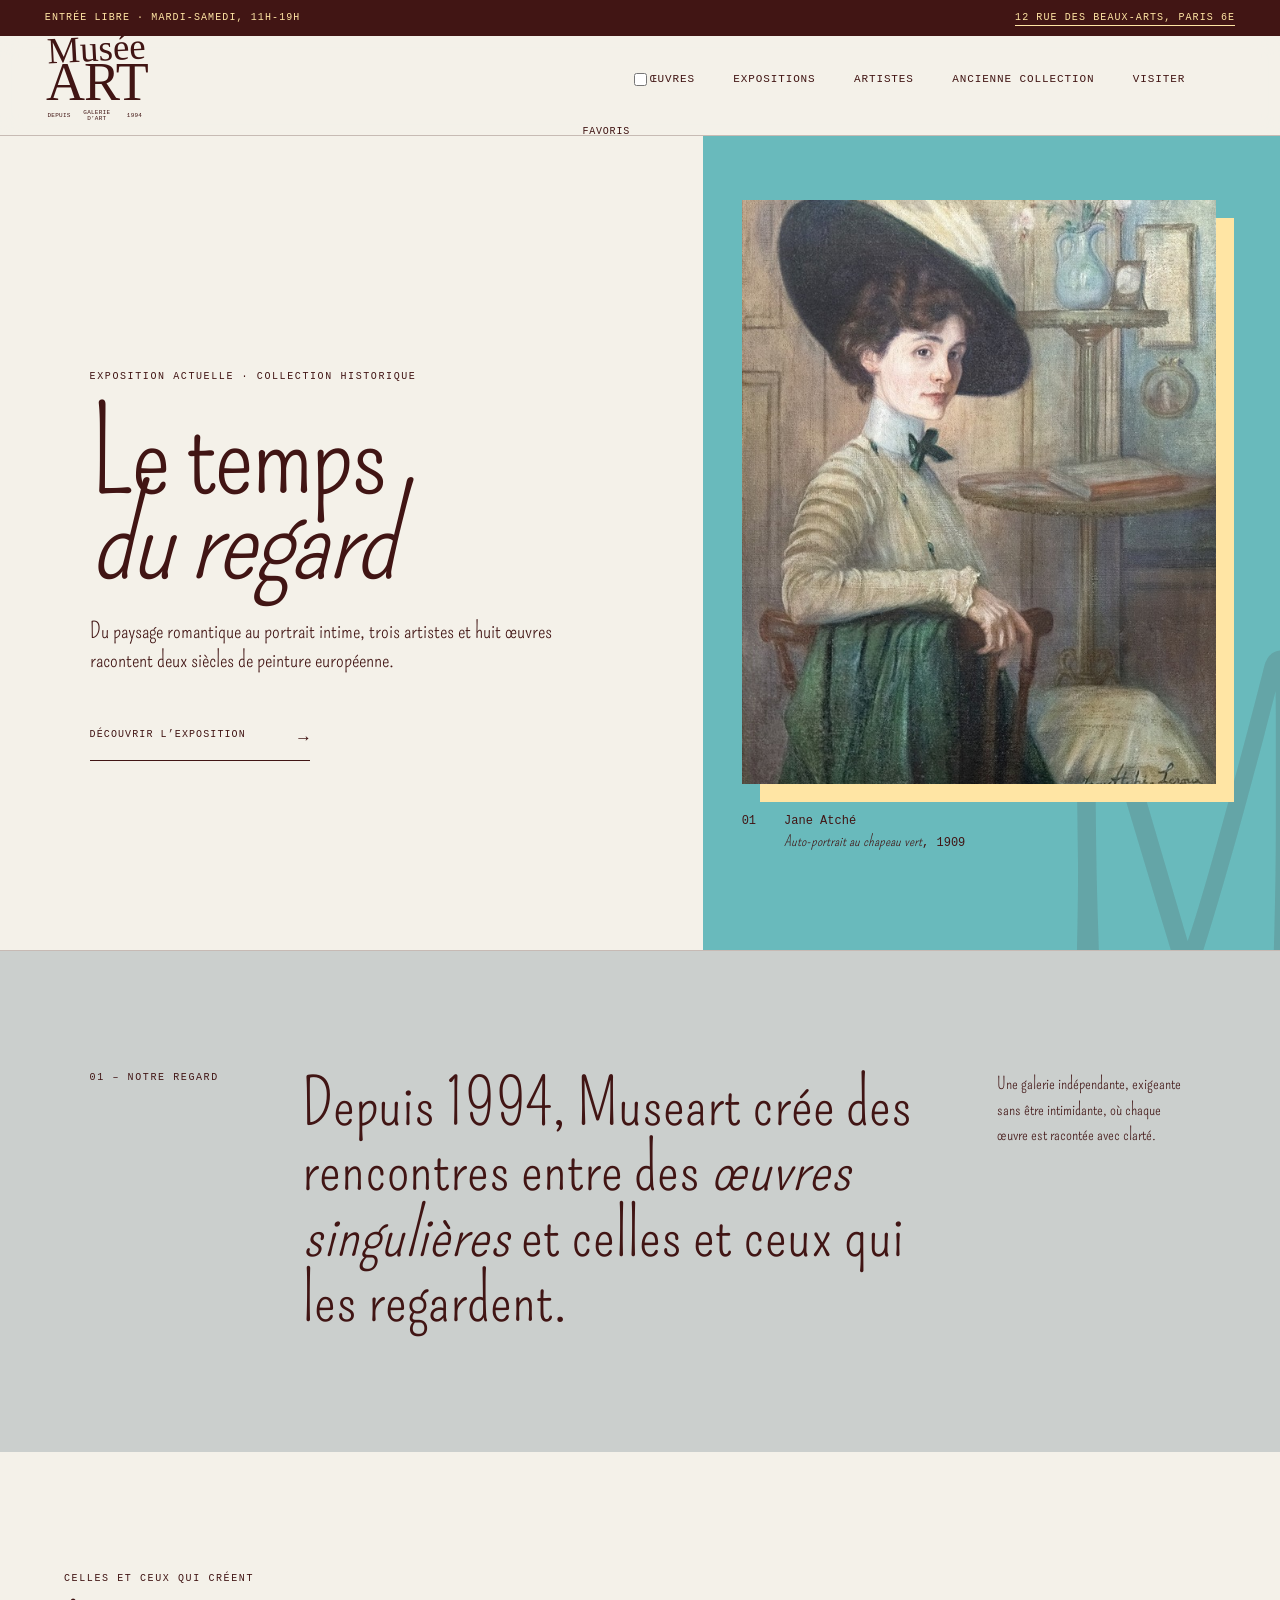
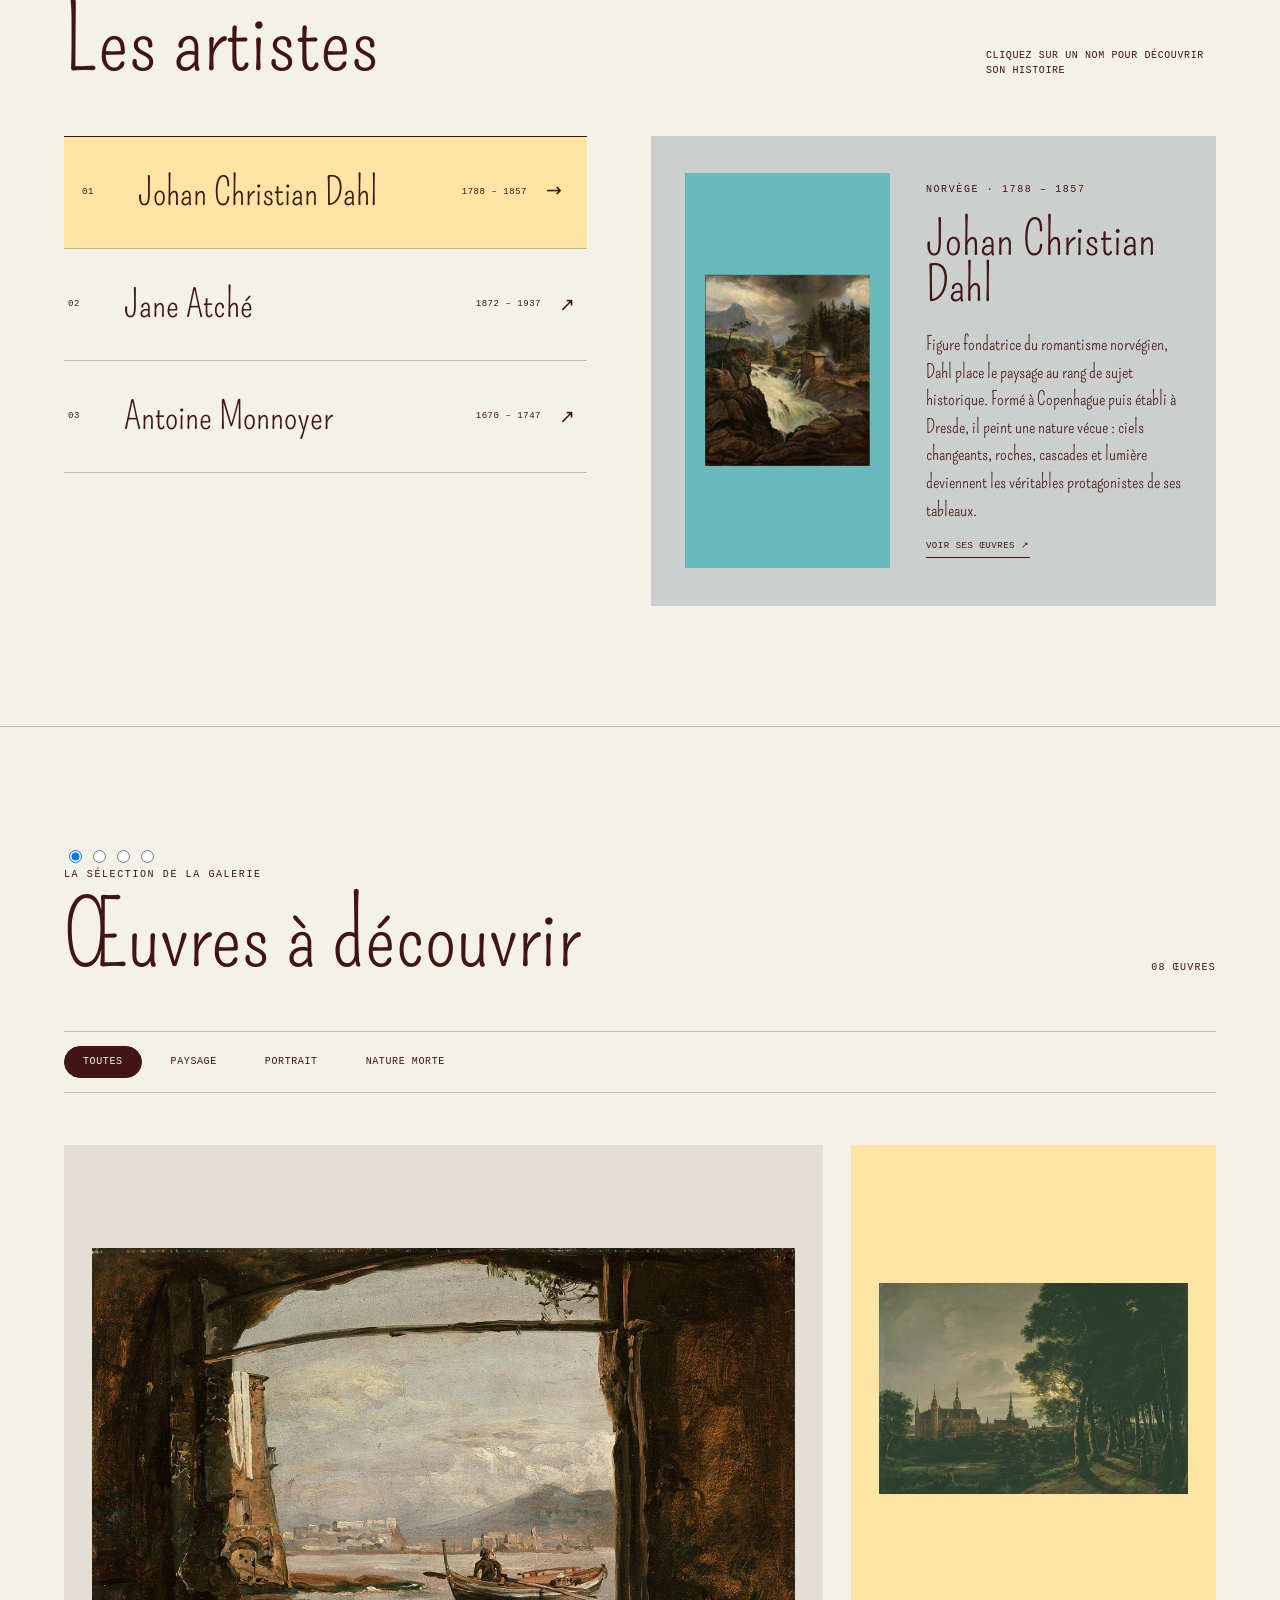
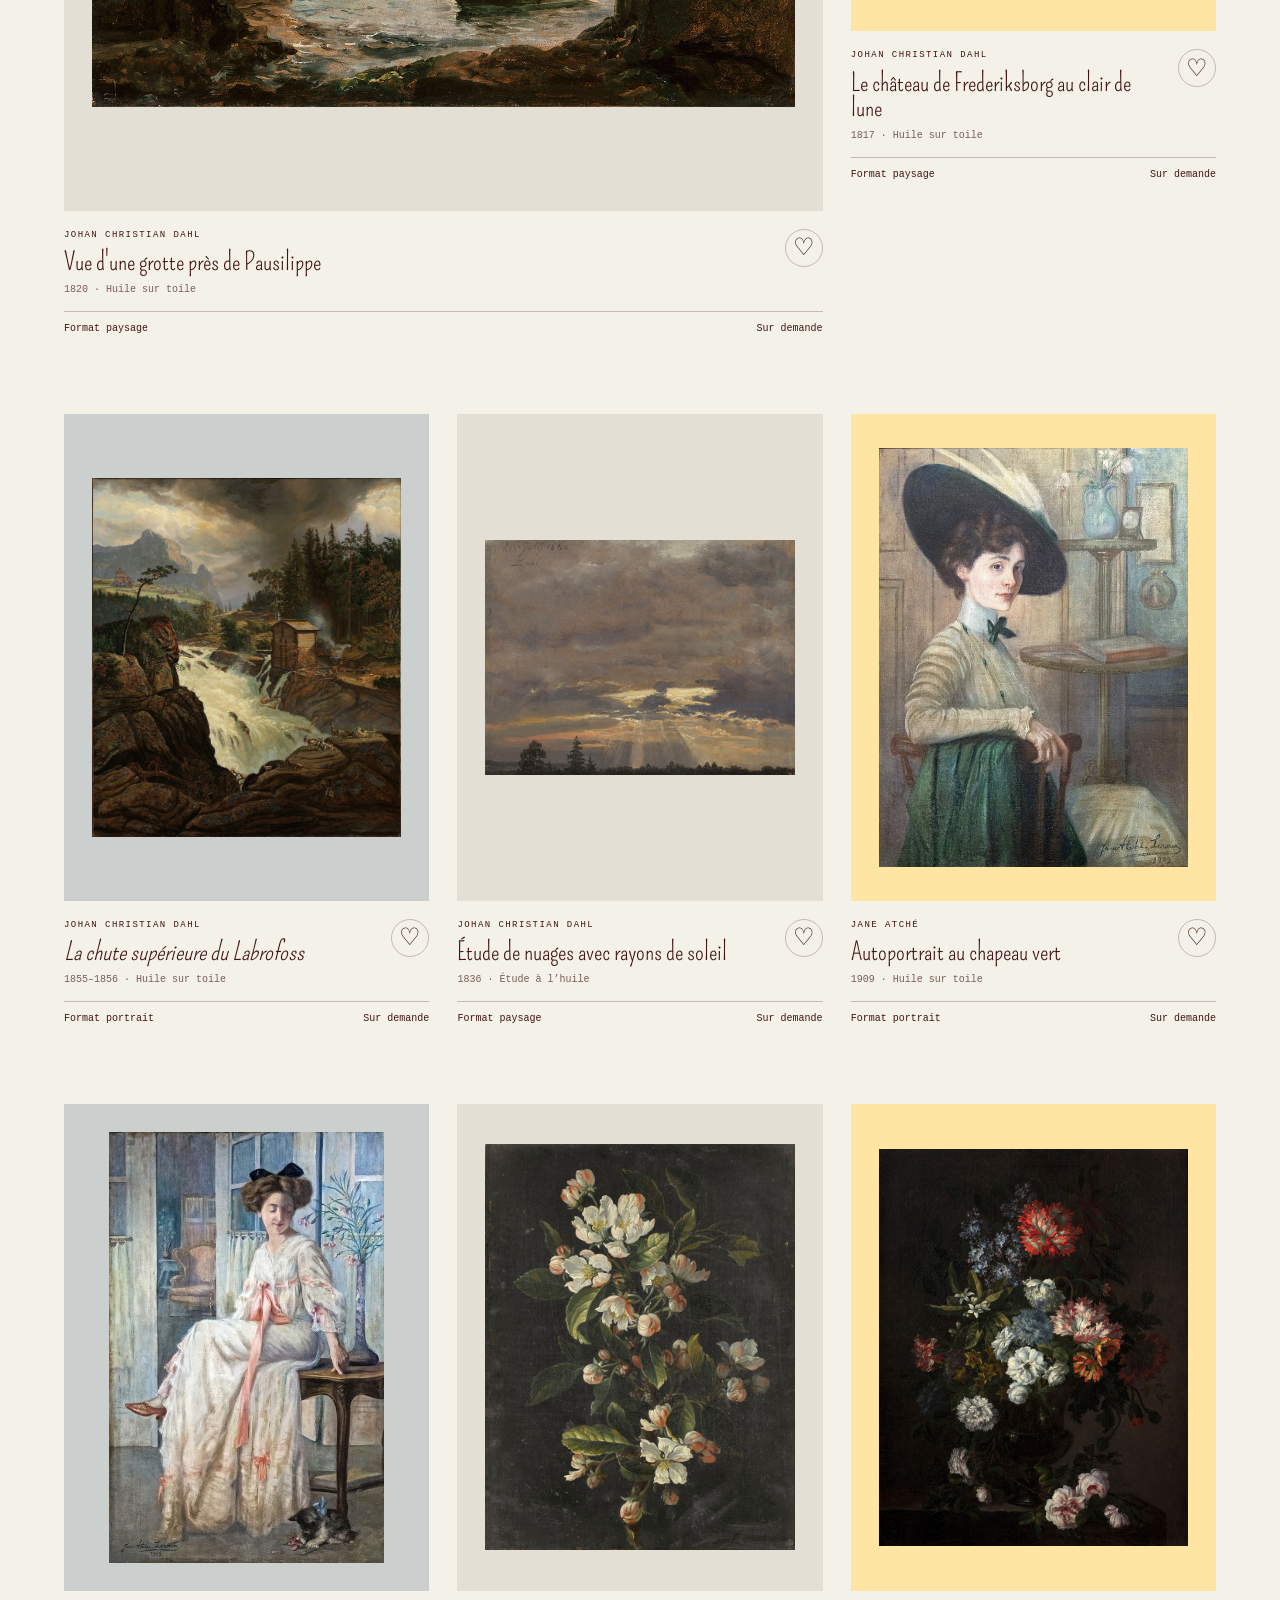
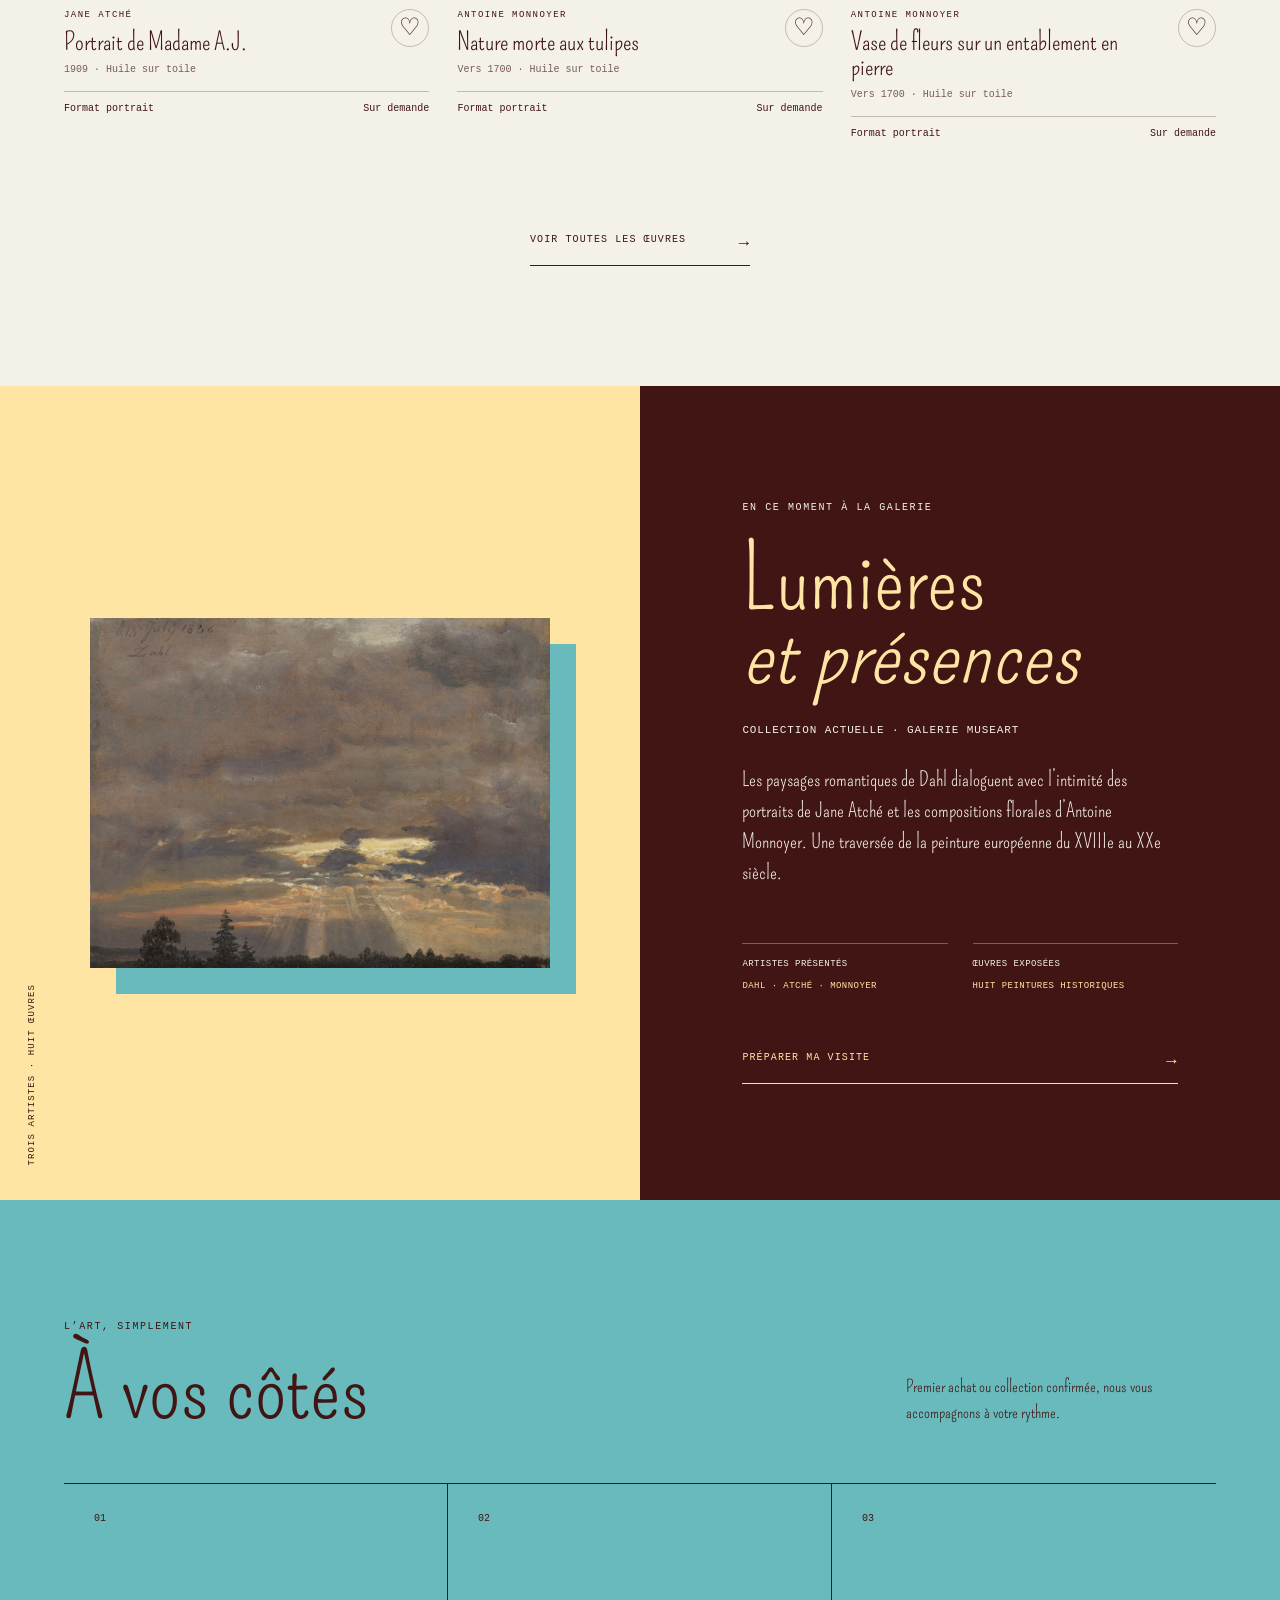
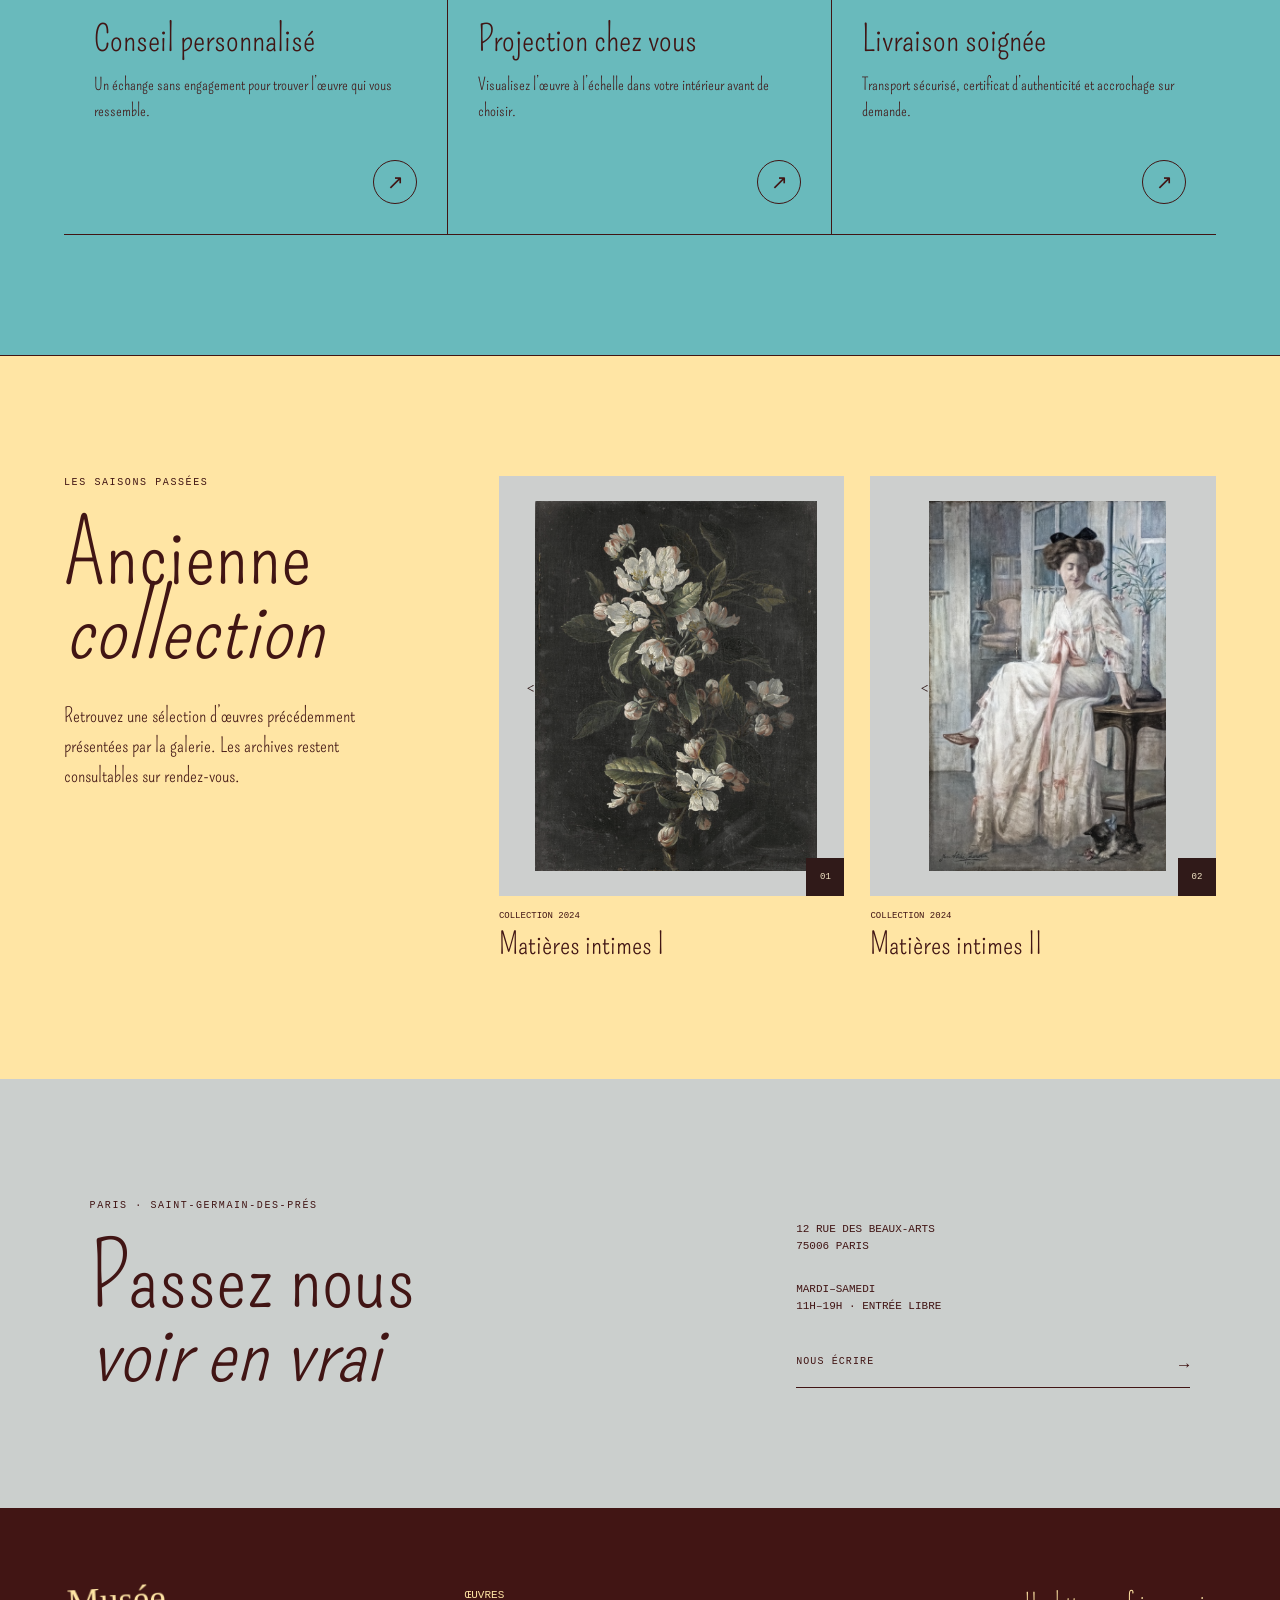
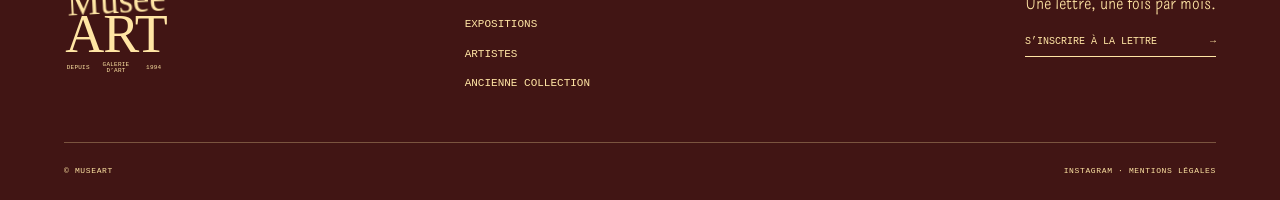
==== index.html @ 89f9a747 "Update index.html" ====
<!doctype html>
<html lang="fr">
<head>
<meta charset="UTF-8">
<meta name="viewport" content="width=device-width, initial-scale=1.0">
<meta name="description" content="Museart, galerie d’art à Paris 6e : exposition Le temps du regard avec Johan Christian Dahl, Jane Atché et Antoine Monnoyer.">
<title>Museart – Galerie d’art</title>
<link rel="preconnect" href="https://fonts.googleapis.com">
<link href="https://fonts.googleapis.com/css2?family=Pompiere&display=swap" rel="stylesheet">
<link rel="stylesheet" href="style.css">
<meta property="og:title" content="Museart – Galerie d’art">
<meta property="og:description" content="Découvrez les œuvres et les expositions de la galerie Museart à Paris.">
<meta property="og:type" content="website">
</head>
<body>
<main id="accueil">
<div class="announcement"><p>Entrée libre · Mardi-Samedi, 11h-19h</p><a href="#visiter">12 rue des Beaux-Arts, Paris 6e</a></div>

<header class="site-header">
<a class="logo" href="#accueil" aria-label="Museart, accueil"><span class="logo-main">Musée</span><span class="logo-art">ART</span><span class="logo-signature"><small>Depuis</small><small>Galerie d’art</small><small>1994</small></span></a>
<input type="checkbox" id="menu-toggle"
aria-label="Afficher le menu de navigation"
aria-controls="main-navigation">
  
<nav class="nav" id="main-navigation"
aria-label="Navigation principale">
<a href="#oeuvres">Œuvres</a><a href="#exposition">Expositions</a><a href="#artistes">Artistes</a><a href="#archives">Ancienne collection</a><a href="#visiter">Visiter</a>
</nav>
<div class="header-actions">
<a class="text-action" href="#oeuvres">Favoris</a>
<label class="menu-button" for="menu-toggle" title="Ouvrir le menu"><span></span><span></span></label>
</div>
</header>

<section class="hero" aria-labelledby="hero-title">
<div class="hero-copy">
<p class="eyebrow">Exposition actuelle · Collection historique</p>
<h1 id="hero-title">Le temps<br><em>du regard</em></h1>
<p class="hero-intro">Du paysage romantique au portrait intime, trois artistes et huit œuvres racontent deux siècles de peinture européenne.</p>
<a class="link-button" href="#exposition"><span>Découvrir l’exposition</span><span>→</span></a>
</div>
<div class="hero-art">
<div class="hero-image-wrap"><img src="images1/chapeau%20vert.jpg" alt="Autoportrait au chapeau vert de Jane Atché"></div>
<div class="hero-caption"><span>01</span><p>Jane Atché<br><em>Auto-portrait au chapeau vert</em>, 1909</p></div>
<span class="hero-mark">M</span>
</div>
</section>

<div class="intro-band">
<p class="section-index">01 – Notre regard</p>
<p class="large-statement">Depuis 1994, Museart crée des rencontres entre des <em>œuvres singulières</em> et celles et ceux qui les regardent.</p>
<p class="intro-note">Une galerie indépendante, exigeante sans être intimidante, où chaque œuvre est racontée avec clarté.</p>
</div>

<section class="artists" id="artistes">
<div class="section-heading"><div><p class="eyebrow">Celles et ceux qui créent</p><h2>Les artistes</h2></div>
<p class="artist-hint">Cliquez sur un nom pour découvrir son histoire</p></div>
<div class="artist-browser">
<input type="radio" name="artist" id="a1" checked><input type="radio" name="artist" id="a2" ><input type="radio" name="artist" id="a3" >
<div class="artist-list">
<label for="a1"><span>01</span><strong>Johan Christian Dahl</strong><small>1788 – 1857</small><span>↗</span></label>
<label for="a2"><span>02</span><strong>Jane Atché</strong><small>1872 – 1937</small><span>↗</span></label>
<label for="a3"><span>03</span><strong>Antoine Monnoyer</strong><small>1670 – 1747</small><span>↗</span></label>
</div>
<div class="stories">
<article class="artist-story" id="s1"><div class="artist-portrait"><img src="images1/cascade.jpg" alt="Œuvre de Johan Christian Dahl"></div>
<div><p class="eyebrow">Norvège · 1788 – 1857</p><h3>Johan Christian Dahl</h3><p>Figure fondatrice du romantisme norvégien, Dahl place le paysage au rang de sujet historique. Formé à Copenhague puis établi à Dresde, il peint une nature vécue : ciels changeants, roches, cascades et lumière deviennent les véritables protagonistes de ses tableaux.</p><a href="#oeuvres">Voir ses œuvres ↗</a></div></article>
<article class="artist-story" id="s2"><div class="artist-portrait"><img src="images1/chapeau%20vert.jpg" alt="Œuvre de Jane Atché"></div>
<div><p class="eyebrow">France · 1872 – 1937</p><h3>Jane Atché</h3><p>Peintre et affichiste née à Toulouse, Jane Atché se fait connaître dans le Paris de l’Art nouveau. Élève de Jean-Paul Laurens et proche de l’univers d’Alfons Mucha, elle développe un langage délicat où l’élégance graphique rencontre l’intimité du portrait.</p><a href="#oeuvres">Voir ses œuvres ↗</a></div></article>
<article class="artist-story" id="s3"><div class="artist-portrait"><img src="images1/vase.jpg" alt="Œuvre de Antoine Monnoyer"></div>
<div><p class="eyebrow">France · 1670 – 1747</p><h3>Antoine Monnoyer</h3><p>Héritier d’une grande tradition de peinture florale, Antoine Monnoyer compose des bouquets spectaculaires sur fonds sombres. Ses fleurs précises, presque théâtrales, témoignent des échanges artistiques entre la France et l’Angleterre au début du XVIIIe siècle.</p><a href="#oeuvres">Voir ses œuvres ↗</a></div></article>
</div>
</div>
</section>

<section class="collection" id="oeuvres">
<input type="radio" name="filtre" id="f-all" checked aria-label="Afficher toutes les œuvres">
<input type="radio" name="filtre" id="f-paysage" aria-label="Filtrer par paysage">
<input type="radio" name="filtre" id="f-portrait" aria-label="Filtrer par portrait">
<input type="radio" name="filtre" id="f-nature" aria-label="Filtrer par nature morte">
<div class="section-heading"><div><p class="eyebrow">La sélection de la galerie</p><h2>Œuvres à découvrir</h2></div><p class="collection-count">08 œuvres</p></div>
<div class="filters" role="group" aria-label="Filtrer les œuvres">
<label for="f-all">Toutes</label><label for="f-paysage">Paysage</label><label for="f-portrait">Portrait</label><label for="f-nature">Nature morte</label>
</div>
<div class="art-grid">
<article class="art-card art-card--feature" data-cat="Paysage">
<a class="art-card-image" href="#oeuvre-1" aria-label="Voir Vue d'une grotte près de Pausilippe"><img src="images1/grotte.jpg" alt="Vue d'une grotte près de Pausilippe, œuvre de Johan Christian Dahl"><span class="view-label">Voir l’œuvre ↗</span></a>
<div class="art-card-info"><div><p class="eyebrow">Johan Christian Dahl</p><h3>Vue d'une grotte près de Pausilippe</h3><p class="art-meta">1820 · Huile sur toile</p></div>
<label class="save-button"><input type="checkbox" aria-label="Ajouter aux favoris"><span></span></label></div>
<div class="art-card-price"><span>Format paysage</span><strong>Sur demande</strong></div></article>
<article class="art-card" data-cat="Paysage">
<a class="art-card-image" href="#oeuvre-2" aria-label="Voir Le château de Frederiksborg au clair de lune"><img src="images1/chateau.jpg" alt="Le château de Frederiksborg au clair de lune, œuvre de Johan Christian Dahl"><span class="view-label">Voir l’œuvre ↗</span></a>
<div class="art-card-info"><div><p class="eyebrow">Johan Christian Dahl</p><h3>Le château de Frederiksborg au clair de lune</h3><p class="art-meta">1817 · Huile sur toile</p></div>
<label class="save-button"><input type="checkbox" aria-label="Ajouter aux favoris"><span></span></label></div>
<div class="art-card-price"><span>Format paysage</span><strong>Sur demande</strong></div></article>
<article class="art-card" data-cat="Paysage">
<a class="art-card-image" href="#oeuvre-3" aria-label="Voir La chute supérieure du Labrofoss"><img src="images1/cascade.jpg" alt="La chute supérieure du Labrofoss, œuvre de Johan Christian Dahl"><span class="view-label">Voir l’œuvre ↗</span></a>
<div class="art-card-info"><div><p class="eyebrow">Johan Christian Dahl</p><h3><em>La chute supérieure du Labrofoss</em></h3><p class="art-meta">1855–1856 · Huile sur toile</p></div>
<label class="save-button"><input type="checkbox" aria-label="Ajouter aux favoris"><span></span></label></div>
<div class="art-card-price"><span>Format portrait</span><strong>Sur demande</strong></div></article>
<article class="art-card" data-cat="Paysage">
<a class="art-card-image" href="#oeuvre-4" aria-label="Voir Étude de nuages avec rayons de soleil"><img src="images1/nuages.jpg" alt="Étude de nuages avec rayons de soleil, œuvre de Johan Christian Dahl"><span class="view-label">Voir l’œuvre ↗</span></a>
<div class="art-card-info"><div><p class="eyebrow">Johan Christian Dahl</p><h3>Étude de nuages avec rayons de soleil</h3><p class="art-meta">1836 · Étude à l’huile</p></div>
<label class="save-button"><input type="checkbox" aria-label="Ajouter aux favoris"><span></span></label></div>
<div class="art-card-price"><span>Format paysage</span><strong>Sur demande</strong></div></article>
<article class="art-card" data-cat="Portrait">
<a class="art-card-image" href="#oeuvre-5" aria-label="Voir Autoportrait au chapeau vert"><img src="images1/chapeau%20vert.jpg" alt="Autoportrait au chapeau vert, œuvre de Jane Atché"><span class="view-label">Voir l’œuvre ↗</span></a>
<div class="art-card-info"><div><p class="eyebrow">Jane Atché</p><h3>Autoportrait au chapeau vert</h3><p class="art-meta">1909 · Huile sur toile</p></div>
<label class="save-button"><input type="checkbox" aria-label="Ajouter aux favoris"><span></span></label></div>
<div class="art-card-price"><span>Format portrait</span><strong>Sur demande</strong></div></article>
<article class="art-card" data-cat="Portrait">
<a class="art-card-image" href="#oeuvre-6" aria-label="Voir Portrait de Madame A.J."><img src="images1/portrait%20blanc.jpg" alt="Portrait de Madame A.J., œuvre de Jane Atché"><span class="view-label">Voir l’œuvre ↗</span></a>
<div class="art-card-info"><div><p class="eyebrow">Jane Atché</p><h3>Portrait de Madame A.J.</h3><p class="art-meta">1909 · Huile sur toile</p></div>
<label class="save-button"><input type="checkbox" aria-label="Ajouter aux favoris"><span></span></label></div>
<div class="art-card-price"><span>Format portrait</span><strong>Sur demande</strong></div></article>
<article class="art-card" data-cat="Nature morte">
<a class="art-card-image" href="#oeuvre-7" aria-label="Voir Nature morte aux tulipes"><img src="images1/tulipes.jpg" alt="Nature morte aux tulipes, œuvre de Antoine Monnoyer"><span class="view-label">Voir l’œuvre ↗</span></a>
<div class="art-card-info"><div><p class="eyebrow">Antoine Monnoyer</p><h3>Nature morte aux tulipes</h3><p class="art-meta">Vers 1700 · Huile sur toile</p></div>
<label class="save-button"><input type="checkbox" aria-label="Ajouter aux favoris"><span></span></label></div>
<div class="art-card-price"><span>Format portrait</span><strong>Sur demande</strong></div></article>
<article class="art-card" data-cat="Nature morte">
<a class="art-card-image" href="#oeuvre-8" aria-label="Voir Vase de fleurs sur un entablement en pierre"><img src="images1/vase.jpg" alt="Vase de fleurs sur un entablement en pierre, œuvre de Antoine Monnoyer"><span class="view-label">Voir l’œuvre ↗</span></a>
<div class="art-card-info"><div><p class="eyebrow">Antoine Monnoyer</p><h3>Vase de fleurs sur un entablement en pierre</h3><p class="art-meta">Vers 1700 · Huile sur toile</p></div>
<label class="save-button"><input type="checkbox" aria-label="Ajouter aux favoris"><span></span></label></div>
<div class="art-card-price"><span>Format portrait</span><strong>Sur demande</strong></div></article>
</div>
<div class="center-action"><a class="link-button" href="#oeuvres"><span>Voir toutes les œuvres</span><span>→</span></a></div>
</section>

<section class="exhibition" id="exposition">
<div class="exhibition-image"><img src="images1/nuages.jpg" alt="Étude de nuages avec rayons de soleil de Johan Christian Dahl"><span class="vertical-label">Trois artistes · Huit œuvres</span></div>
<div class="exhibition-copy">
<p class="eyebrow">En ce moment à la galerie</p>
<h2>Lumières<br><em>et présences</em></h2>
<p class="date">Collection actuelle · Galerie Museart</p>
<p class="body-copy">Les paysages romantiques de Dahl dialoguent avec l’intimité des portraits de Jane Atché et les compositions florales d’Antoine Monnoyer. Une traversée de la peinture européenne du XVIIIe au XXe siècle.</p>
<div class="event-info"><div><span>Artistes présentés</span><strong>Dahl · Atché · Monnoyer</strong></div><div><span>Œuvres exposées</span><strong>Huit peintures historiques</strong></div></div>
<a class="link-button link-button--light" href="#visiter"><span>Préparer ma visite</span><span>→</span></a>
</div>
</section>

<section class="services" id="journal">
<div class="section-heading"><div><p class="eyebrow">L’art, simplement</p><h2>À vos côtés</h2></div><p class="intro-note">Premier achat ou collection confirmée, nous vous accompagnons à votre rythme.</p></div>
<div class="service-grid">
<article class="service-card"><span>01</span><h3>Conseil personnalisé</h3><p>Un échange sans engagement pour trouver l’œuvre qui vous ressemble.</p><a href="mailto:bonjour@museart.fr" aria-label="En savoir plus sur Conseil personnalisé">↗</a></article>
<article class="service-card"><span>02</span><h3>Projection chez vous</h3><p>Visualisez l’œuvre à l’échelle dans votre intérieur avant de choisir.</p><a href="mailto:bonjour@museart.fr" aria-label="En savoir plus sur Projection chez vous">↗</a></article>
<article class="service-card"><span>03</span><h3>Livraison soignée</h3><p>Transport sécurisé, certificat d’authenticité et accrochage sur demande.</p><a href="mailto:bonjour@museart.fr" aria-label="En savoir plus sur Livraison soignée">↗</a></article>
</div>
</section>

<section class="archives" id="archives">
<div class="archive-heading"><p class="eyebrow">Les saisons passées</p><h2>Ancienne<br><em>collection</em></h2><p>Retrouvez une sélection d’œuvres précédemment présentées par la galerie. Les archives restent consultables sur rendez-vous.</p></div>
<div class="archive-grid">
<article><div><<img src="images1/tulipes.jpg" alt="Composition florale avec des tulipes, œuvre d’Antoine Monnoyer"><span>01</span></div><p>Collection 2024</p><h3>Matières intimes I</h3></article>
<article><div><<img src="images1/portrait%20blanc.jpg" alt="Portrait féminin peint par Jane Atché"><span>02</span></div><p>Collection 2024</p><h3>Matières intimes II</h3></article>
</div>
</section>

<section class="visit" id="visiter">
<div><p class="eyebrow">Paris · Saint-Germain-des-Prés</p><h2>Passez nous<br><em>voir en vrai</em></h2></div>
<div class="visit-details">
<div><p>12 rue des Beaux-Arts</p><p>75006 Paris</p></div>
<div><p>Mardi–Samedi</p><p>11h–19h · Entrée libre</p></div>
<a class="link-button" href="mailto:bonjour@museart.fr"><span>Nous écrire</span><span>→</span></a>
</div>
</section>

<footer>
<a class="logo" href="#accueil" aria-label="Museart, accueil"><span class="logo-main">Musée</span><span class="logo-art">ART</span><span class="logo-signature"><small>Depuis</small><small>Galerie d’art</small><small>1994</small></span></a>
<div class="footer-links"><a href="#oeuvres">Œuvres</a><a href="#exposition">Expositions</a><a href="#artistes">Artistes</a><a href="#archives">Ancienne collection</a></div>
<div class="newsletter"><p>Une lettre, une fois par mois.</p><a href="mailto:bonjour@museart.fr?subject=Inscription%20à%20la%20lettre"><span>S’inscrire à la lettre</span><span>→</span></a></div>
<div class="footer-bottom"><span>© Museart</span><span>Instagram · Mentions légales</span></div>
</footer>

<div class="art-modal" id="oeuvre-1" role="dialog" aria-modal="true" aria-labelledby="modal-title-1">
<a class="modal-backdrop" href="#oeuvres" aria-label="Fermer"></a>
<div class="modal-panel"><a class="modal-close" href="#oeuvres" aria-label="Fermer">×</a>
<div class="modal-visual"><img src="images1/grotte.jpg" alt="Vue d'une grotte près de Pausilippe"></div>
<div class="modal-copy"><p class="eyebrow">Johan Christian Dahl</p><h2 id="modal-title-1">Vue d'une grotte près de Pausilippe</h2><p class="art-meta">1820 · Huile sur toile</p>
<div class="modal-specs"><p><span>Dimensions</span><strong>Format paysage</strong></p><p><span>Dominante</span><strong>Terre</strong></p><p><span>Prix</span><strong>Sur demande</strong></p></div>
<p class="body-copy">Œuvre originale signée, livrée avec son certificat d’authenticité. Livraison en France métropolitaine ou retrait gratuit à la galerie.</p>
<a class="link-button" href="mailto:bonjour@museart.fr?subject=Demande%20-%20Vue%20d'une%20grotte%20près%20de%20Pausilippe"><span>Demander plus d’informations</span><span>→</span></a></div></div></div>
<div class="art-modal" id="oeuvre-2" role="dialog" aria-modal="true" aria-labelledby="modal-title-2">
<a class="modal-backdrop" href="#oeuvres" aria-label="Fermer"></a>
<div class="modal-panel"><a class="modal-close" href="#oeuvres" aria-label="Fermer">×</a>
<div class="modal-visual"><img src="images1/chateau.jpg" alt="Le château de Frederiksborg au clair de lune"></div>
<div class="modal-copy"><p class="eyebrow">Johan Christian Dahl</p><h2 id="modal-title-2">Le château de Frederiksborg au clair de lune</h2><p class="art-meta">1817 · Huile sur toile</p>
<div class="modal-specs"><p><span>Dimensions</span><strong>Format paysage</strong></p><p><span>Dominante</span><strong>Vert profond</strong></p><p><span>Prix</span><strong>Sur demande</strong></p></div>
<p class="body-copy">Œuvre originale signée, livrée avec son certificat d’authenticité. Livraison en France métropolitaine ou retrait gratuit à la galerie.</p>
<a class="link-button" href="mailto:bonjour@museart.fr?subject=Demande%20-%20Le%20château%20de%20Frederiksborg%20au%20clair%20de%20lune"><span>Demander plus d’informations</span><span>→</span></a></div></div></div>
<div class="art-modal" id="oeuvre-3" role="dialog" aria-modal="true" aria-labelledby="modal-title-3">
<a class="modal-backdrop" href="#oeuvres" aria-label="Fermer"></a>
<div class="modal-panel"><a class="modal-close" href="#oeuvres" aria-label="Fermer">×</a>
<div class="modal-visual"><img src="images1/cascade.jpg" alt="La chute supérieure du Labrofoss"></div>
<div class="modal-copy"><p class="eyebrow">Johan Christian Dahl</p><h2 id="modal-title-3">La chute supérieure du Labrofoss</h2><p class="art-meta">1855–1856 · Huile sur toile</p>
<div class="modal-specs"><p><span>Dimensions</span><strong>Format portrait</strong></p><p><span>Dominante</span><strong>Minéral</strong></p><p><span>Prix</span><strong>Sur demande</strong></p></div>
<p class="body-copy">Œuvre originale signée, livrée avec son certificat d’authenticité. Livraison en France métropolitaine ou retrait gratuit à la galerie.</p>
<a class="link-button" href="mailto:bonjour@museart.fr?subject=Demande%20-%20La%20chute%20supérieure%20du%20Labrofoss"><span>Demander plus d’informations</span><span>→</span></a></div></div></div>
<div class="art-modal" id="oeuvre-4" role="dialog" aria-modal="true" aria-labelledby="modal-title-4">
<a class="modal-backdrop" href="#oeuvres" aria-label="Fermer"></a>
<div class="modal-panel"><a class="modal-close" href="#oeuvres" aria-label="Fermer">×</a>
<div class="modal-visual"><img src="images1/nuages.jpg" alt="Étude de nuages avec rayons de soleil"></div>
<div class="modal-copy"><p class="eyebrow">Johan Christian Dahl</p><h2 id="modal-title-4">Étude de nuages avec rayons de soleil</h2><p class="art-meta">1836 · Étude à l’huile</p>
<div class="modal-specs"><p><span>Dimensions</span><strong>Format paysage</strong></p><p><span>Dominante</span><strong>Gris bleuté</strong></p><p><span>Prix</span><strong>Sur demande</strong></p></div>
<p class="body-copy">Œuvre originale signée, livrée avec son certificat d’authenticité. Livraison en France métropolitaine ou retrait gratuit à la galerie.</p>
<a class="link-button" href="mailto:bonjour@museart.fr?subject=Demande%20-%20Étude%20de%20nuages%20avec%20rayons%20de%20soleil"><span>Demander plus d’informations</span><span>→</span></a></div></div></div>
<div class="art-modal" id="oeuvre-5" role="dialog" aria-modal="true" aria-labelledby="modal-title-5">
<a class="modal-backdrop" href="#oeuvres" aria-label="Fermer"></a>
<div class="modal-panel"><a class="modal-close" href="#oeuvres" aria-label="Fermer">×</a>
<div class="modal-visual"><img src="images1/chapeau%20vert.jpg" alt="Autoportrait au chapeau vert"></div>
<div class="modal-copy"><p class="eyebrow">Jane Atché</p><h2 id="modal-title-5">Autoportrait au chapeau vert</h2><p class="art-meta">1909 · Huile sur toile</p>
<div class="modal-specs"><p><span>Dimensions</span><strong>Format portrait</strong></p><p><span>Dominante</span><strong>Vert amande</strong></p><p><span>Prix</span><strong>Sur demande</strong></p></div>
<p class="body-copy">Œuvre originale signée, livrée avec son certificat d’authenticité. Livraison en France métropolitaine ou retrait gratuit à la galerie.</p>
<a class="link-button" href="mailto:bonjour@museart.fr?subject=Demande%20-%20Autoportrait%20au%20chapeau%20vert"><span>Demander plus d’informations</span><span>→</span></a></div></div></div>
<div class="art-modal" id="oeuvre-6" role="dialog" aria-modal="true" aria-labelledby="modal-title-6">
<a class="modal-backdrop" href="#oeuvres" aria-label="Fermer"></a>
<div class="modal-panel"><a class="modal-close" href="#oeuvres" aria-label="Fermer">×</a>
<div class="modal-visual"><img src="images1/portrait%20blanc.jpg" alt="Portrait de Madame A.J."></div>
<div class="modal-copy"><p class="eyebrow">Jane Atché</p><h2 id="modal-title-6">Portrait de Madame A.J.</h2><p class="art-meta">1909 · Huile sur toile</p>
<div class="modal-specs"><p><span>Dimensions</span><strong>Format portrait</strong></p><p><span>Dominante</span><strong>Bleu pâle</strong></p><p><span>Prix</span><strong>Sur demande</strong></p></div>
<p class="body-copy">Œuvre originale signée, livrée avec son certificat d’authenticité. Livraison en France métropolitaine ou retrait gratuit à la galerie.</p>
<a class="link-button" href="mailto:bonjour@museart.fr?subject=Demande%20-%20Portrait%20de%20Madame%20A.J."><span>Demander plus d’informations</span><span>→</span></a></div></div></div>
<div class="art-modal" id="oeuvre-7" role="dialog" aria-modal="true" aria-labelledby="modal-title-7">
<a class="modal-backdrop" href="#oeuvres" aria-label="Fermer"></a>
<div class="modal-panel"><a class="modal-close" href="#oeuvres" aria-label="Fermer">×</a>
<div class="modal-visual"><img src="images1/tulipes.jpg" alt="Nature morte aux tulipes"></div>
<div class="modal-copy"><p class="eyebrow">Antoine Monnoyer</p><h2 id="modal-title-7">Nature morte aux tulipes</h2><p class="art-meta">Vers 1700 · Huile sur toile</p>
<div class="modal-specs"><p><span>Dimensions</span><strong>Format portrait</strong></p><p><span>Dominante</span><strong>Noir et crème</strong></p><p><span>Prix</span><strong>Sur demande</strong></p></div>
<p class="body-copy">Œuvre originale signée, livrée avec son certificat d’authenticité. Livraison en France métropolitaine ou retrait gratuit à la galerie.</p>
<a class="link-button" href="mailto:bonjour@museart.fr?subject=Demande%20-%20Nature%20morte%20aux%20tulipes"><span>Demander plus d’informations</span><span>→</span></a></div></div></div>
<div class="art-modal" id="oeuvre-8" role="dialog" aria-modal="true" aria-labelledby="modal-title-8">
<a class="modal-backdrop" href="#oeuvres" aria-label="Fermer"></a>
<div class="modal-panel"><a class="modal-close" href="#oeuvres" aria-label="Fermer">×</a>
<div class="modal-visual"><img src="images1/vase.jpg" alt="Vase de fleurs sur un entablement en pierre"></div>
<div class="modal-copy"><p class="eyebrow">Antoine Monnoyer</p><h2 id="modal-title-8">Vase de fleurs sur un entablement en pierre</h2><p class="art-meta">Vers 1700 · Huile sur toile</p>
<div class="modal-specs"><p><span>Dimensions</span><strong>Format portrait</strong></p><p><span>Dominante</span><strong>Noir et rouge</strong></p><p><span>Prix</span><strong>Sur demande</strong></p></div>
<p class="body-copy">Œuvre originale signée, livrée avec son certificat d’authenticité. Livraison en France métropolitaine ou retrait gratuit à la galerie.</p>
<a class="link-button" href="mailto:bonjour@museart.fr?subject=Demande%20-%20Vase%20de%20fleurs%20sur%20un%20entablement%20en%20pierre"><span>Demander plus d’informations</span><span>→</span></a></div></div></div>
</main>
  <script>
(() => {
  let lastTrigger = null;

  const getModal = () => document.querySelector('.art-modal:target');

  const getFocusable = (container) =>
    Array.from(container.querySelectorAll(
      'a[href], button:not([disabled]), input:not([disabled]), [tabindex]:not([tabindex="-1"])'
    )).filter(el => el.getClientRects().length > 0);

  const focusModal = () => {
    const modal = getModal();
    if (modal) {
      modal.querySelector('.modal-close').focus();
    }
  };

  document.querySelectorAll('a[href^="#oeuvre-"]').forEach(trigger => {
    trigger.addEventListener('click', () => {
      lastTrigger = trigger;
    });
  });

  window.addEventListener('hashchange', () => {
    if (location.hash.startsWith('#oeuvre-')) {
      requestAnimationFrame(focusModal);
    } else if (lastTrigger) {
      lastTrigger.focus();
      lastTrigger = null;
    }
  });

  document.addEventListener('keydown', event => {
    const modal = getModal();
    if (!modal) return;

    if (event.key === 'Escape') {
      location.hash = '#oeuvres';
      return;
    }

    if (event.key === 'Tab') {
      const elements = getFocusable(modal);
      if (!elements.length) return;

      const first = elements[0];
      const last = elements[elements.length - 1];

      if (event.shiftKey && document.activeElement === first) {
        event.preventDefault();
        last.focus();
      } else if (!event.shiftKey && document.activeElement === last) {
        event.preventDefault();
        first.focus();
      }
    }
  });

  if (location.hash.startsWith('#oeuvre-')) {
    requestAnimationFrame(focusModal);
  }
})();
</script>
</body>
</html>
---- style.css ----
@import url("https://fonts.googleapis.com/css2?family=Pompiere&display=swap");
@font-face{font-family:"Stars Love";font-display:swap;src:url("fonts/StarsLove.ttf") format("truetype")}
@font-face{font-family:"True Typewriter";font-display:swap;src:url("fonts/TrueTypewriter.ttf") format("truetype")}
@font-face{font-family:"Perandory Condensed";font-display:swap;src:url("fonts/PerandoryCondensed.ttf") format("truetype")}
:root{--turquoise:#69babc;--wine:#411514;--grey:#cbcfcd;--butter:#ffe5a4;--paper:#f4f1e9;--ink:#251d1b;--white:#fffdf8;--line:rgba(65,21,20,.25);
--serif:"Pompiere",sans-serif;--display:"Pompiere",sans-serif;--mono:"True Typewriter",monospace;--script:"Stars Love",cursive;--logo:"Perandory Condensed","Times New Roman",serif}
*{box-sizing:border-box}
html{scroll-behavior:smooth}
body{margin:0;background:var(--paper);color:var(--wine);font-family:var(--serif);font-size:17px}
button,a{color:inherit}button{font:inherit}a{text-decoration:none}
img{display:block;max-width:100%}
h1,h2,h3,p{margin-top:0}
input[hidden]{display:none}

.announcement{min-height:36px;padding:8px 3.5vw;display:flex;align-items:center;justify-content:space-between;background:var(--wine);color:var(--butter);font:10px/1.4 var(--mono);letter-spacing:.11em;text-transform:uppercase}
.announcement p{margin:0}.announcement a{border-bottom:1px solid currentColor}
.site-header{height:100px;padding:0 3.5vw;display:grid;grid-template-columns:1fr auto 1fr;align-items:center;border-bottom:1px solid var(--line);position:sticky;top:0;z-index:30;background:color-mix(in srgb,var(--paper) 92%,transparent);backdrop-filter:blur(12px)}
.logo{width:104px;display:flex;flex-direction:column;align-items:center;line-height:.65}
.logo-main{height:25px;position:relative;z-index:1;font:37px/.7 var(--script);transform:rotate(-3deg)}
.logo-art{font:54px/.8 var(--logo);letter-spacing:-.02em}
.logo-signature{width:100%;margin-top:6px;display:grid;grid-template-columns:1fr 1.3fr 1fr;align-items:center;gap:5px;font:6px/1.05 var(--mono);letter-spacing:.04em;text-align:center;text-transform:uppercase}
.logo-signature small{font:inherit}
.nav{display:flex;align-items:center;gap:clamp(22px,3vw,48px);font:11px/1 var(--mono);letter-spacing:.08em;text-transform:uppercase}
.nav a,.footer-links a{position:relative}
.nav a::after,.footer-links a::after{content:"";position:absolute;left:0;right:100%;bottom:-6px;height:1px;background:currentColor;transition:right .22s ease}
.nav a:hover::after,.footer-links a:hover::after{right:0}
.header-actions{justify-self:end;display:flex;align-items:center;gap:24px}
.text-action{padding:4px 0;font:10px/1 var(--mono);letter-spacing:.08em;text-transform:uppercase}
.menu-button{width:34px;height:34px;border:1px solid var(--wine);display:none;place-content:center;gap:5px;cursor:pointer}
.menu-button span{width:15px;height:1px;background:var(--wine);display:block;transition:transform .18s ease}

.hero{min-height:calc(100svh - 136px);display:grid;grid-template-columns:1fr .82fr;border-bottom:1px solid var(--line)}
.hero-copy{padding:clamp(70px,9vw,140px) 6vw 70px 7vw;display:flex;flex-direction:column;align-items:flex-start;justify-content:center}
.eyebrow,.section-index{margin:0 0 28px;font:10px/1.4 var(--mono);letter-spacing:.16em;text-transform:uppercase}
h1{margin-bottom:35px;font:500 clamp(72px,9.2vw,150px)/.72 var(--display);letter-spacing:-.025em}
h1 em,h2 em,.large-statement em{font-family:var(--serif);font-weight:400}
.hero-intro{max-width:500px;margin-bottom:38px;font-size:clamp(19px,1.7vw,25px);line-height:1.35}
.link-button{min-width:220px;padding:16px 0 13px;display:flex;justify-content:space-between;gap:30px;border:0;border-bottom:1px solid currentColor;background:transparent;font:10px/1 var(--mono);letter-spacing:.11em;text-transform:uppercase;cursor:pointer}
.link-button span:last-child{font-size:17px;transition:transform .18s ease}
.link-button:hover span:last-child{transform:translateX(6px)}
.link-button--light{color:var(--butter)}
.hero-art{min-height:650px;padding:5vw 5vw 3vw 3vw;position:relative;overflow:hidden;background:var(--turquoise)}
.hero-image-wrap{height:82%;max-height:720px;margin-left:auto;overflow:hidden;position:relative;z-index:1;box-shadow:18px 18px 0 var(--butter)}
.hero-image-wrap img{width:100%;height:100%;object-fit:cover;transition:transform .7s cubic-bezier(.2,.7,.2,1)}
.hero-image-wrap:hover img{transform:scale(1.025)}
.hero-caption{width:75%;padding-top:28px;display:flex;gap:28px;position:relative;z-index:2;font:12px/1.5 var(--mono)}
.hero-caption p{margin:0}.hero-caption em{font-family:var(--serif);font-size:15px}
.hero-mark{position:absolute;right:-4vw;bottom:-5vw;color:color-mix(in srgb,var(--wine) 12%,transparent);font:35vw/.7 var(--display)}

.intro-band{padding:120px 7vw;display:grid;grid-template-columns:1fr 4fr 1.2fr;align-items:start;gap:4vw;background:var(--grey)}
.large-statement{max-width:980px;margin:0;font:400 clamp(40px,5vw,76px)/1.02 var(--display)}
.intro-note{margin:0;font-size:17px;line-height:1.5}
.section-index{margin:0}

.artists{padding:120px 5vw;background:var(--paper);border-bottom:1px solid var(--line)}
.section-heading{display:flex;align-items:flex-end;justify-content:space-between;gap:30px;margin-bottom:58px}
.section-heading .eyebrow{margin-bottom:18px}
h2{margin-bottom:0;font:400 clamp(58px,7vw,112px)/.82 var(--display)}
.artist-hint{max-width:230px;margin:0;font:10px/1.5 var(--mono);letter-spacing:.06em;text-transform:uppercase}
.artist-browser{display:grid;grid-template-columns:1fr 1.08fr;gap:5vw;align-items:stretch}
.artist-list{border-top:1px solid var(--wine)}
.artist-list label{width:100%;min-height:112px;padding:20px 4px;display:grid;grid-template-columns:38px 1fr auto 24px;gap:18px;align-items:center;border-bottom:1px solid var(--line);cursor:pointer;transition:padding .22s ease,background .22s ease}
.artist-list label>span,.artist-list label>small{font:9px/1.4 var(--mono);letter-spacing:.06em;text-transform:uppercase}
.artist-list label>strong{font:38px/1 var(--display)}
.artist-list label>span:last-child{font:19px/1 var(--display);transition:transform .22s ease}
.artist-list label:hover,#a1:checked~.artist-list label[for=a1],#a2:checked~.artist-list label[for=a2],#a3:checked~.artist-list label[for=a3]{padding-left:18px;padding-right:18px;background:var(--butter)}
.artist-list label:hover>span:last-child,#a1:checked~.artist-list label[for=a1]>span:last-child,#a2:checked~.artist-list label[for=a2]>span:last-child,#a3:checked~.artist-list label[for=a3]>span:last-child{transform:rotate(45deg)}
.artist-browser input{position:absolute;opacity:0;pointer-events:none}
.artist-browser input:focus-visible~.artist-list label{outline:none}
.artist-story{min-height:470px;padding:34px;display:none;grid-template-columns:.8fr 1fr;gap:36px;align-items:center;background:var(--grey)}
#a1:checked~.stories #s1,#a2:checked~.stories #s2,#a3:checked~.stories #s3{display:grid}
.stories{display:grid}
.artist-portrait{height:395px;padding:20px;display:grid;place-items:center;background:var(--turquoise);overflow:hidden}
.artist-portrait img{width:100%;height:100%;object-fit:contain;animation:artistReveal .38s ease both}
.artist-story .eyebrow{margin-bottom:20px}
.artist-story h3{margin-bottom:22px;font:48px/.95 var(--display)}
.artist-story p:not(.eyebrow){font-size:19px;line-height:1.45}
.artist-story a{width:fit-content;padding-bottom:6px;display:flex;gap:30px;border-bottom:1px solid currentColor;font:9px/1 var(--mono);letter-spacing:.06em;text-transform:uppercase}
@keyframes artistReveal{from{opacity:0;transform:scale(.97)}}

.collection{padding:120px 5vw}
.collection-count{margin:0;font:10px/1 var(--mono);letter-spacing:.12em;text-transform:uppercase}
.filters{margin-bottom:52px;padding:14px 0;display:flex;gap:10px;border-top:1px solid var(--line);border-bottom:1px solid var(--line)}
.filters label{padding:10px 18px;border:1px solid transparent;border-radius:50px;font:10px/1 var(--mono);letter-spacing:.06em;text-transform:uppercase;cursor:pointer}
.filters label:hover,#f-all:checked~.filters [for=f-all],#f-paysage:checked~.filters [for=f-paysage],#f-portrait:checked~.filters [for=f-portrait],#f-nature:checked~.filters [for=f-nature]{border-color:var(--wine);background:var(--wine);color:var(--paper)}
#f-paysage:checked~.art-grid .art-card:not([data-cat=Paysage]),#f-portrait:checked~.art-grid .art-card:not([data-cat=Portrait]),#f-nature:checked~.art-grid .art-card:not([data-cat="Nature morte"]){display:none}
#f-paysage:checked~.art-grid .art-card--feature,#f-portrait:checked~.art-grid .art-card--feature,#f-nature:checked~.art-grid .art-card--feature{grid-column:auto}
.art-grid{display:grid;grid-template-columns:repeat(3,1fr);align-items:start;column-gap:2.2vw;row-gap:80px}
.art-card--feature{grid-column:span 2}
.art-card-image{width:100%;height:clamp(360px,38vw,620px);padding:28px;display:block;position:relative;overflow:hidden;background:#e3dfd5;cursor:zoom-in}
.art-card--feature .art-card-image{height:clamp(460px,52vw,760px)}
.art-card:nth-child(3n+2) .art-card-image{background:var(--butter)}
.art-card:nth-child(3n) .art-card-image{background:var(--grey)}
.art-card-image img{width:100%;height:100%;object-fit:contain;transition:transform .5s ease}
.art-card-image:hover img{transform:scale(1.025)}
.view-label{padding:10px 12px;position:absolute;right:0;bottom:0;display:flex;gap:22px;background:var(--wine);color:var(--paper);font:9px/1 var(--mono);letter-spacing:.08em;text-transform:uppercase;transform:translateY(100%);transition:transform .22s ease}
.art-card-image:hover .view-label,.art-card-image:focus-visible .view-label{transform:translateY(0)}
.art-card-info{padding:18px 0 14px;display:flex;justify-content:space-between;gap:20px;border-bottom:1px solid var(--line)}
.art-card-info .eyebrow{margin-bottom:9px;font-size:9px}
.art-card-info h3{margin:0 0 7px;font-size:25px;font-weight:500;line-height:1}
.art-meta{margin:0;font:10px/1.5 var(--mono);color:color-mix(in srgb,var(--wine) 68%,transparent)}
.save-button{width:38px;height:38px;flex:0 0 auto;display:grid;place-items:center;border:1px solid var(--line);border-radius:50%;cursor:pointer}
.save-button input{position:absolute;opacity:0}
.save-button span::before{content:"♡";font-size:24px;line-height:1}
.save-button:has(input:checked){background:var(--wine);color:var(--butter)}
.save-button:has(input:checked) span::before{content:"♥"}
.save-button:has(input:focus-visible){outline:2px solid var(--wine);outline-offset:2px}
.art-card-price{padding-top:12px;display:flex;justify-content:space-between;font:10px/1 var(--mono)}
.art-card-price strong{font-weight:400}
.center-action{margin-top:80px;display:flex;justify-content:center}

.exhibition{min-height:780px;display:grid;grid-template-columns:1fr 1fr;background:var(--wine);color:var(--paper)}
.exhibition>*{min-width:0}
.exhibition-image{min-height:780px;padding:7vw;position:relative;display:grid;place-items:center;background:var(--butter)}
.exhibition-image img{width:min(100%,650px);box-shadow:26px 26px 0 var(--turquoise)}
.vertical-label{position:absolute;left:28px;bottom:34px;color:var(--wine);font:9px/1 var(--mono);letter-spacing:.12em;text-transform:uppercase;writing-mode:vertical-rl;transform:rotate(180deg)}
.exhibition-copy{padding:clamp(70px,9vw,140px) 8vw;display:flex;flex-direction:column;justify-content:center}
.exhibition-copy h2{margin-bottom:35px;color:var(--butter)}
.date{margin-bottom:28px;font:11px/1 var(--mono);letter-spacing:.08em;text-transform:uppercase}
.body-copy{max-width:540px;font-size:20px;line-height:1.55}
.event-info{margin:35px 0 45px;display:grid;grid-template-columns:1fr 1fr;gap:25px}
.event-info div{padding-top:14px;display:grid;gap:9px;border-top:1px solid rgba(255,229,164,.35)}
.event-info span,.event-info strong{font:9px/1.4 var(--mono);letter-spacing:.05em;text-transform:uppercase}
.event-info strong{color:var(--butter)}

.services{padding:120px 5vw;background:var(--turquoise)}
.services .section-heading .intro-note{max-width:310px}
.service-grid{display:grid;grid-template-columns:repeat(3,1fr);border-top:1px solid var(--wine);border-bottom:1px solid var(--wine)}
.service-card{min-height:350px;padding:30px;display:flex;flex-direction:column;border-right:1px solid var(--wine)}
.service-card:last-child{border-right:0}
.service-card>span{margin-bottom:auto;font:10px/1 var(--mono)}
.service-card h3{margin:60px 0 15px;font:36px/1 var(--display)}
.service-card p{max-width:330px;line-height:1.5}
.service-card a{width:44px;height:44px;margin-top:20px;display:grid;place-items:center;align-self:flex-end;border:1px solid var(--wine);border-radius:50%;font-size:20px;transition:.18s ease}
.service-card a:hover{transform:rotate(45deg);background:var(--wine);color:var(--turquoise)}

.archives{padding:120px 5vw;display:grid;grid-template-columns:.65fr 1.35fr;gap:7vw;background:var(--butter);border-top:1px solid var(--wine)}
.archive-heading{position:sticky;top:50px;align-self:start}
.archive-heading h2{margin-bottom:35px}
.archive-heading>p:last-child{max-width:390px;font-size:20px;line-height:1.5}
.archive-grid{display:grid;grid-template-columns:minmax(0,1fr) minmax(0,1fr);gap:50px 26px}
.archive-grid article{min-width:0}
.archive-grid article>div{height:420px;width:100%;padding:25px;position:relative;display:flex;align-items:center;justify-content:center;overflow:hidden;background:var(--grey);filter:saturate(.5);transition:filter .25s ease}
.archive-grid article:hover>div{filter:saturate(1)}
.archive-grid img{max-width:100% !important;max-height:370px !important;width:auto !important;height:auto !important;object-fit:contain !important}
.archive-grid article>div{height:420px !important;max-height:420px !important;overflow:hidden !important}
.archive-grid article>div span{width:38px;height:38px;position:absolute;right:0;bottom:0;display:grid;place-items:center;background:var(--wine);color:var(--butter);font:9px/1 var(--mono)}
.archive-grid article>p{margin:16px 0 8px;font:9px/1 var(--mono);text-transform:uppercase}
.archive-grid h3{margin:0;font:30px/1 var(--display)}

.visit{padding:120px 7vw;display:grid;grid-template-columns:1.5fr 1fr;gap:9vw;align-items:end;background:var(--grey)}
.visit-details{display:grid;gap:25px;font:11px/1.6 var(--mono);text-transform:uppercase}
.visit-details p{margin:0}

footer{padding:80px 5vw 25px;display:grid;grid-template-columns:1fr 1fr 1fr;gap:50px;background:var(--wine);color:var(--butter)}
.footer-links{display:grid;justify-items:start;gap:14px;font:11px/1.4 var(--mono);text-transform:uppercase}
.newsletter{justify-self:end}
.newsletter p{font-size:22px}
.newsletter a{padding-bottom:9px;display:flex;justify-content:space-between;gap:40px;border-bottom:1px solid currentColor;font:10px/1 var(--mono);text-transform:uppercase}
.footer-bottom{padding-top:24px;grid-column:1/-1;display:flex;justify-content:space-between;border-top:1px solid rgba(255,229,164,.3);font:8px/1 var(--mono);letter-spacing:.08em;text-transform:uppercase}

.art-modal{position:fixed;inset:0;z-index:100;display:none;place-items:center;padding:3vw}
.art-modal:target{display:grid}
.modal-backdrop{position:absolute;inset:0;background:rgba(20,10,10,.78);backdrop-filter:blur(6px);cursor:zoom-out}
.modal-panel{width:min(1050px,100%);max-height:90vh;display:grid;grid-template-columns:1.1fr .9fr;position:relative;z-index:1;overflow:auto;background:var(--paper);box-shadow:0 30px 80px rgba(0,0,0,.3)}
.modal-close{width:42px;height:42px;position:absolute;top:18px;right:18px;z-index:2;display:grid;place-items:center;border:1px solid var(--wine);border-radius:50%;background:var(--paper);font-size:26px;line-height:1}
.modal-visual{min-height:660px;padding:60px;display:grid;place-items:center;background:var(--grey)}
.modal-visual img{max-height:540px;width:100%;height:100%;object-fit:contain}
.modal-copy{padding:85px 55px 55px;display:flex;flex-direction:column;justify-content:center}
.modal-copy h2{margin-bottom:18px;font-size:clamp(52px,5vw,78px)}
.modal-specs{margin:35px 0;border-top:1px solid var(--line)}
.modal-specs p{margin:0;padding:12px 0;display:flex;justify-content:space-between;border-bottom:1px solid var(--line);font:9px/1 var(--mono);text-transform:uppercase}
.modal-specs strong{font-weight:400}

a:focus-visible,label:focus-visible{outline:2px solid var(--wine);outline-offset:3px}

@media (max-width:900px){
.site-header{grid-template-columns:1fr auto;height:82px}
.nav{position:absolute;top:82px;left:0;right:0;padding:45px 5vw;display:none;flex-direction:column;align-items:flex-start;background:var(--paper);border-bottom:1px solid var(--wine);font-size:17px}
#menu-toggle:checked~.nav{display:flex}
.menu-button{display:grid}
#menu-toggle:checked~.header-actions .menu-button span:first-child{transform:translateY(3px) rotate(45deg)}
#menu-toggle:checked~.header-actions .menu-button span:last-child{transform:translateY(-3px) rotate(-45deg)}
.hero{grid-template-columns:1fr}
.hero-copy{min-height:650px;padding:90px 7vw 70px}
.hero-art{min-height:720px;padding:8vw}
.intro-band{grid-template-columns:1fr;padding:90px 7vw}
.artist-browser{grid-template-columns:1fr}
.artist-story{min-height:430px}
.art-grid{grid-template-columns:1fr 1fr}
.art-card--feature{grid-column:span 2}
.exhibition{grid-template-columns:1fr}
.exhibition-copy{min-height:700px}
.service-grid{grid-template-columns:1fr}
.service-card{min-height:290px;border-right:0;border-bottom:1px solid var(--wine)}
.service-card:last-child{border-bottom:0}
.archives{grid-template-columns:1fr}
.archive-heading{position:static}
.visit{grid-template-columns:1fr}
footer{grid-template-columns:1fr}
.newsletter{justify-self:start}
.modal-panel{grid-template-columns:1fr;max-height:94vh}
.modal-visual{min-height:45vh;padding:40px}
.modal-copy{padding:60px 28px 40px}
}
@media (max-width:600px){
.announcement{justify-content:center}
.announcement a,.text-action{display:none}
.logo{width:90px}.logo-main{font-size:31px}.logo-art{font-size:46px}.logo-signature{display:none}
.hero-copy{min-height:580px}
h1{font-size:clamp(64px,22vw,95px)}
.hero-art{min-height:590px;padding:10vw 7vw}
.hero-image-wrap{height:78%;box-shadow:10px 10px 0 var(--butter)}
.intro-band,.artists,.collection,.services,.archives,.visit{padding-top:80px;padding-bottom:80px}
.section-heading{align-items:flex-start;flex-direction:column}
.filters{overflow-x:auto}.filters label{white-space:nowrap}
.artist-list label{min-height:92px;grid-template-columns:26px 1fr 20px}
.artist-list label>strong{font-size:30px}
.artist-list label>small{display:none}
.artist-story{padding:24px;grid-template-columns:1fr}
.artist-portrait{height:300px}
.art-grid{grid-template-columns:1fr;row-gap:55px}
.art-card--feature{grid-column:auto}
.art-card-image,.art-card--feature .art-card-image{height:480px}
.event-info{grid-template-columns:1fr}
.exhibition-image{min-height:520px;padding:18vw 12vw}
.exhibition-copy{min-height:650px;padding:90px 8vw}
.exhibition-copy h2{font-size:clamp(56px,18vw,58px)}
.archive-grid{grid-template-columns:1fr}
.archive-grid article:nth-child(3){grid-column:auto;width:100%}
.archive-grid article>div{height:430px}
.modal-panel{max-height:94vh}
.modal-visual{min-height:45vh;padding:40px}
.modal-copy{padding:60px 28px 40px}
}
@media (prefers-reduced-motion:reduce){*,*::before,*::after{scroll-behavior:auto!important;transition-duration:.01ms!important;animation-duration:.01ms!important}}
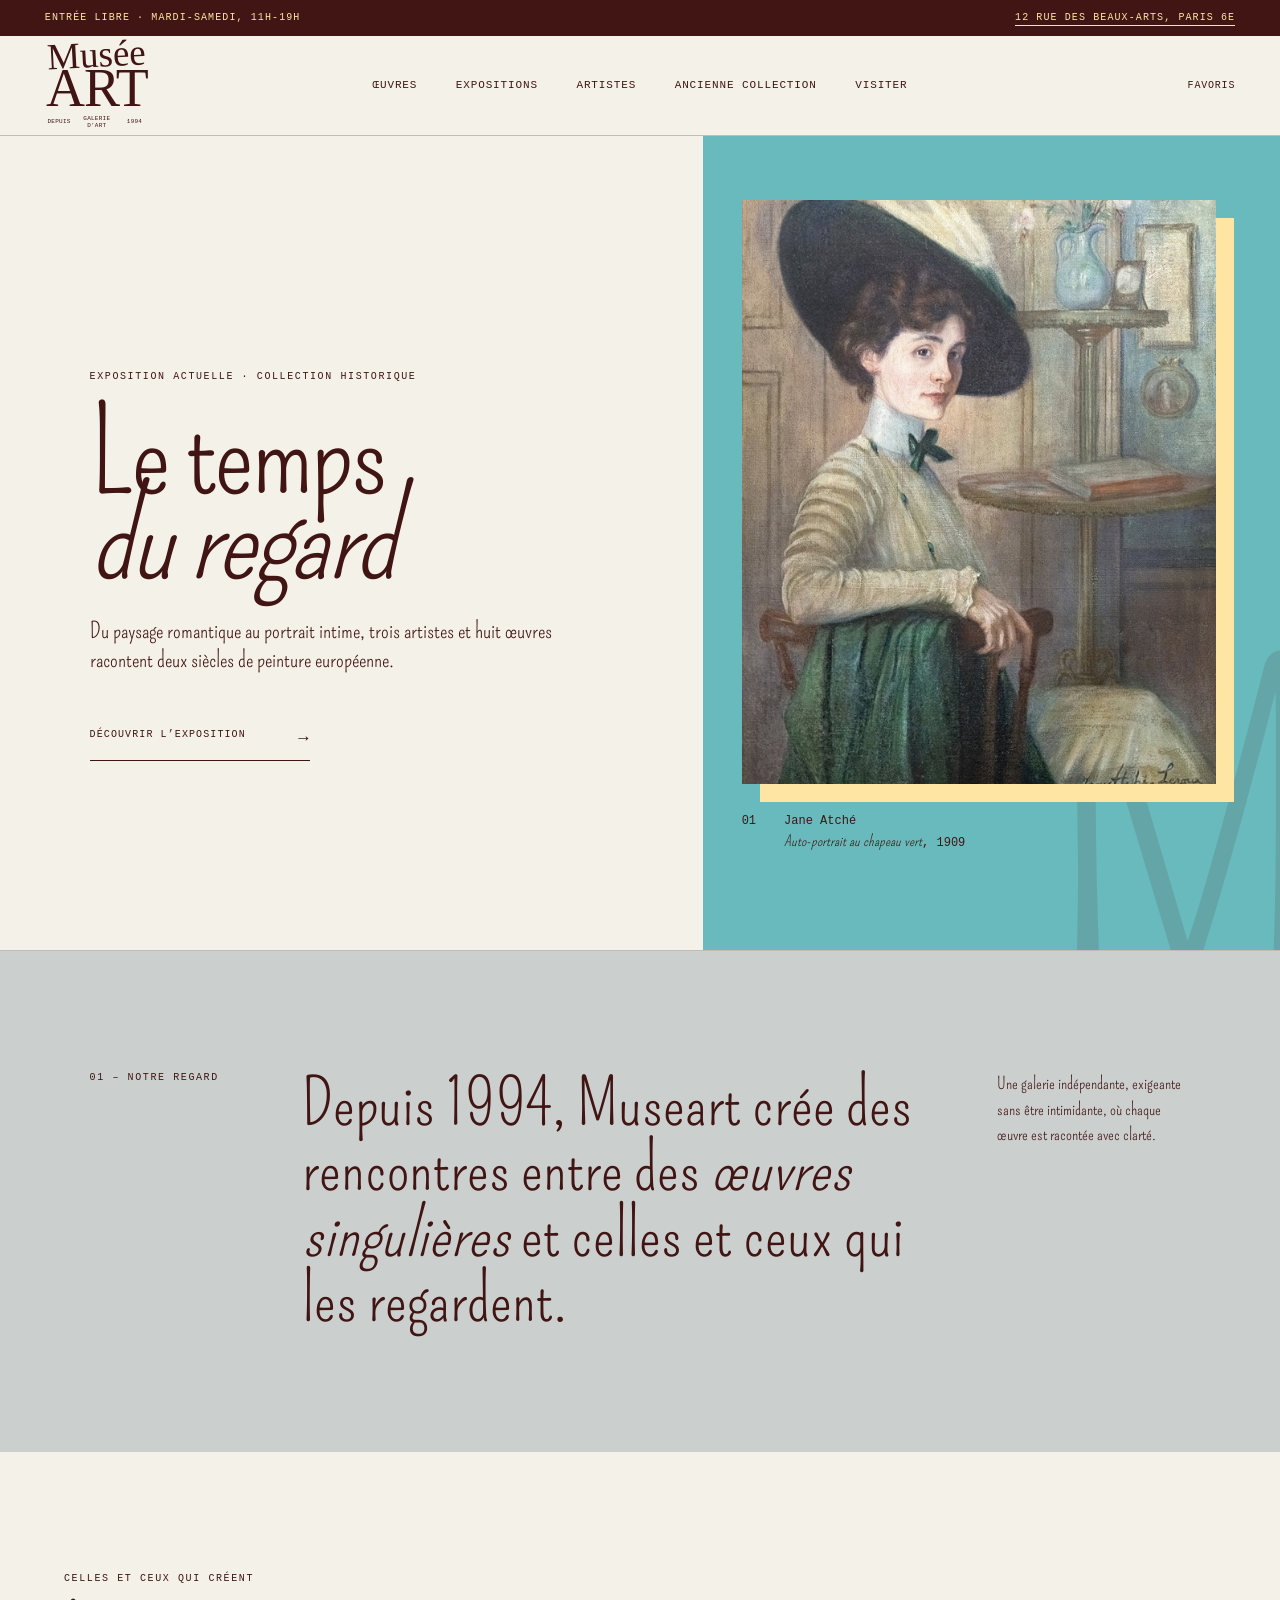
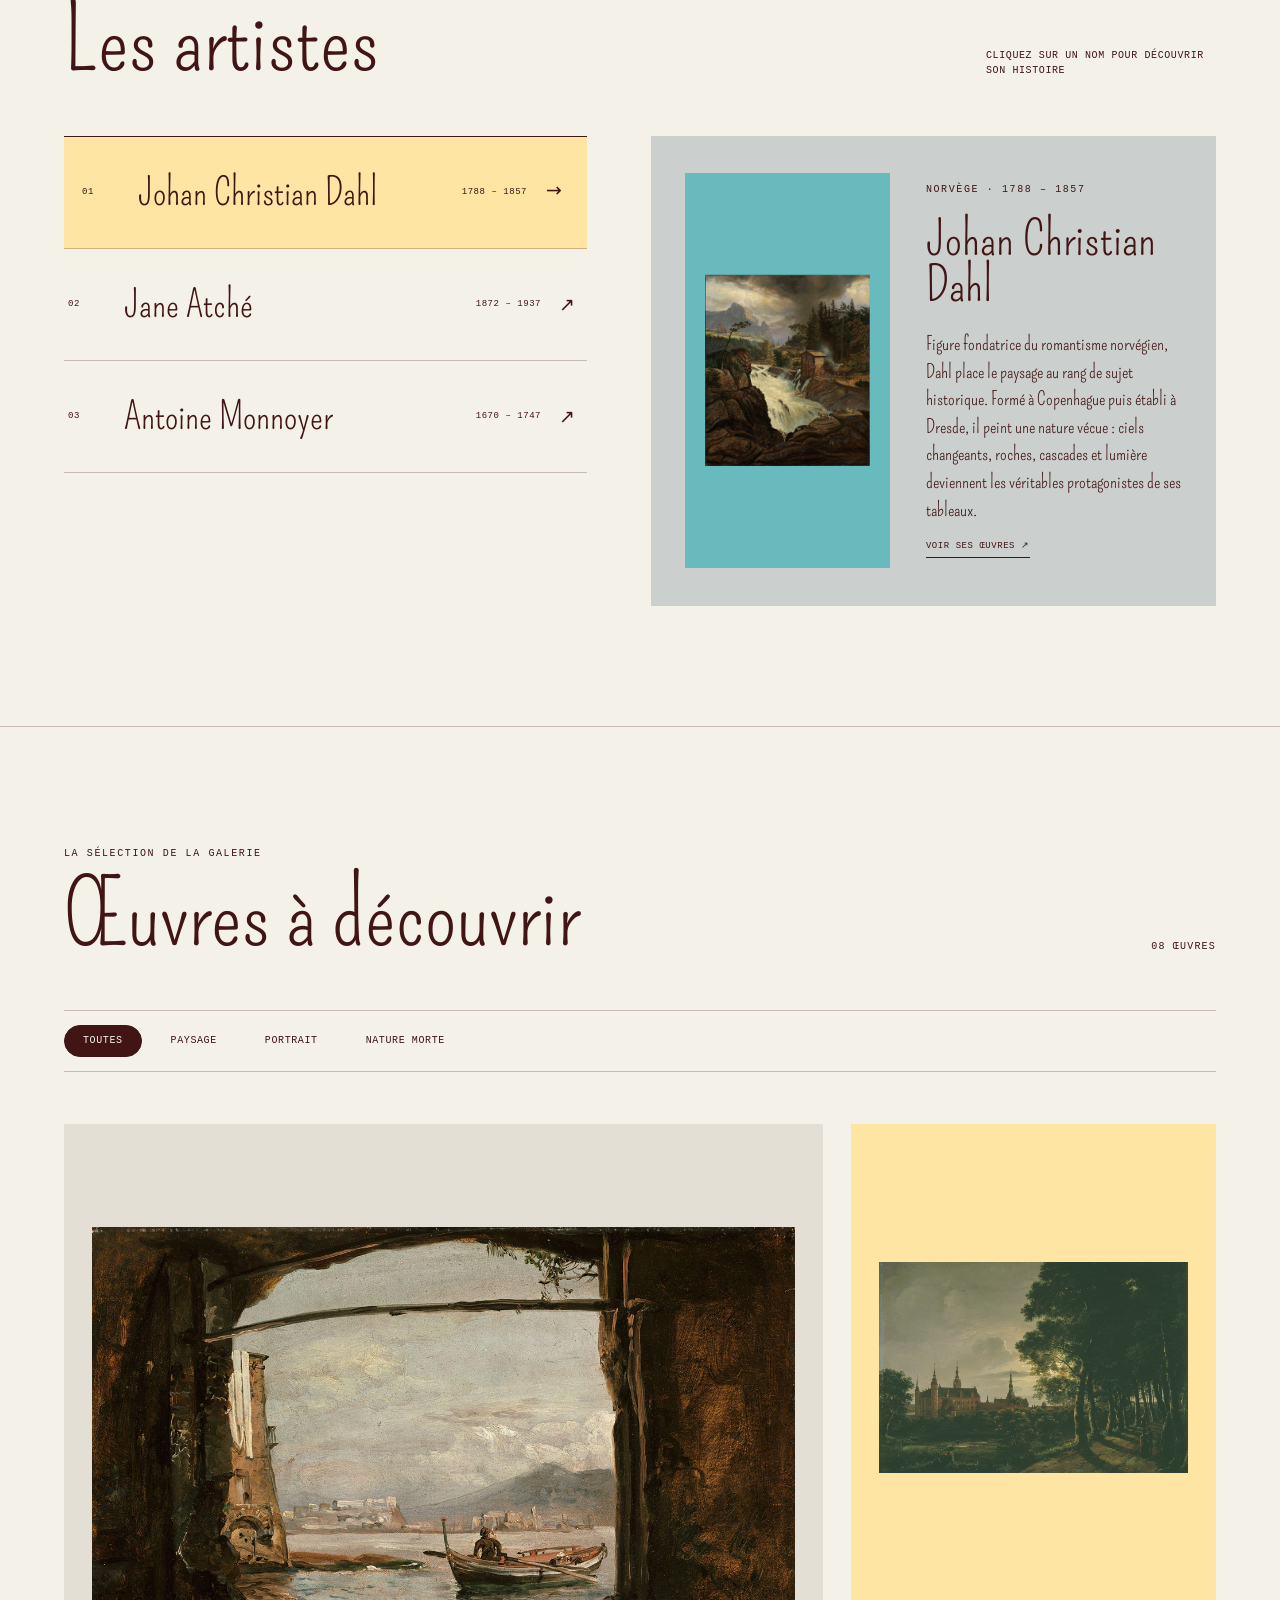
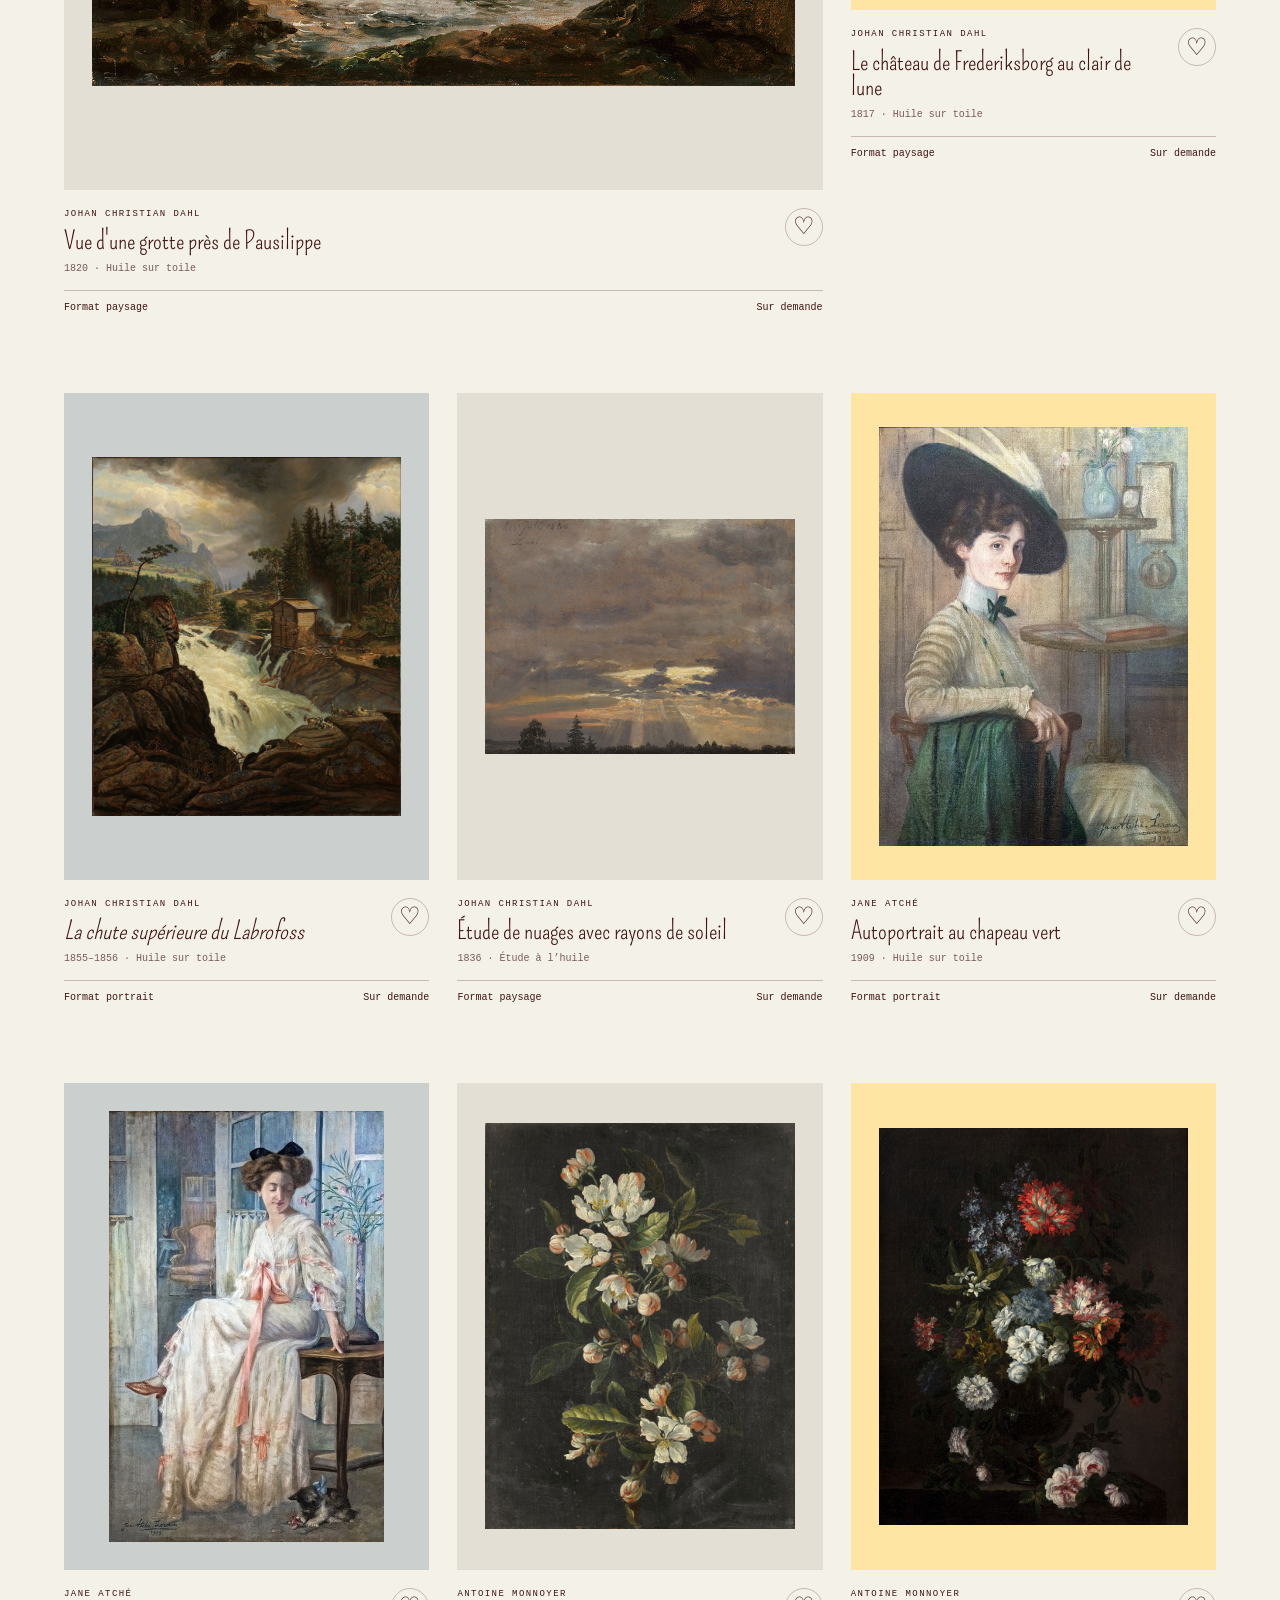
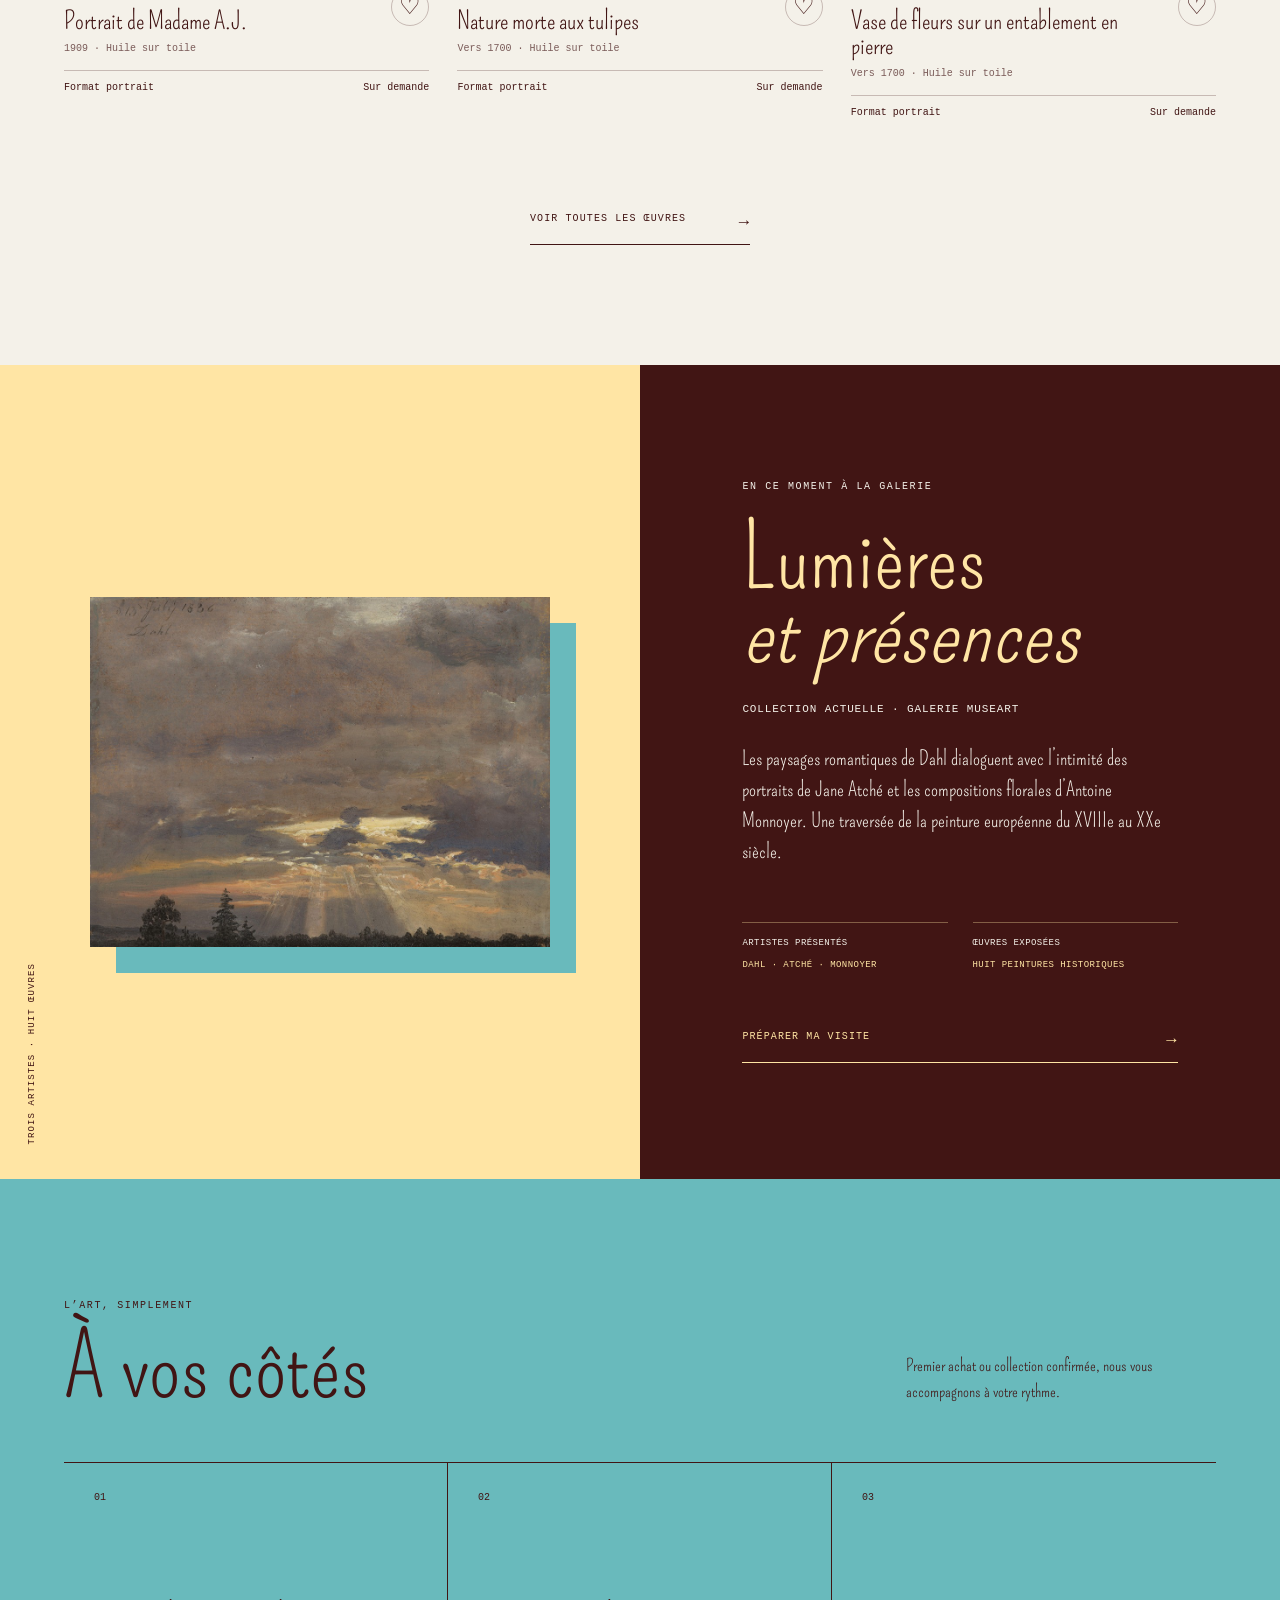
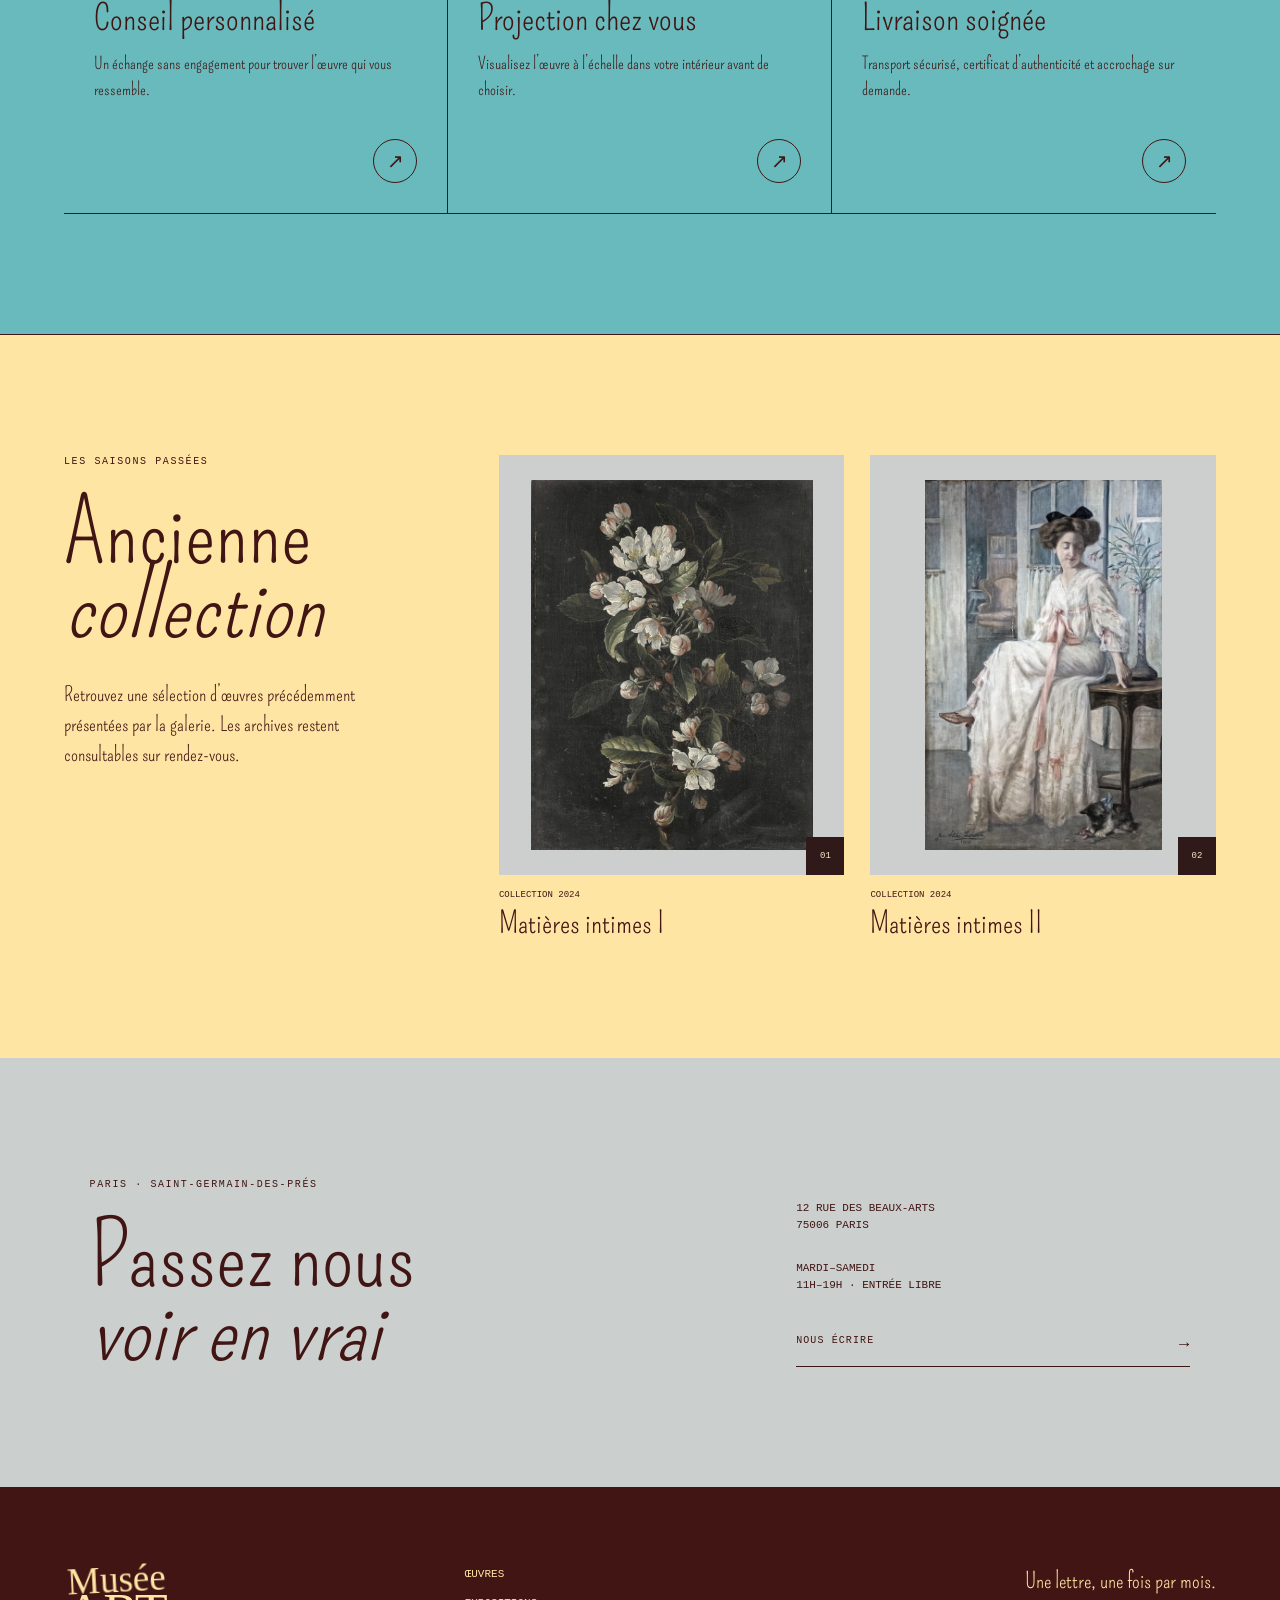
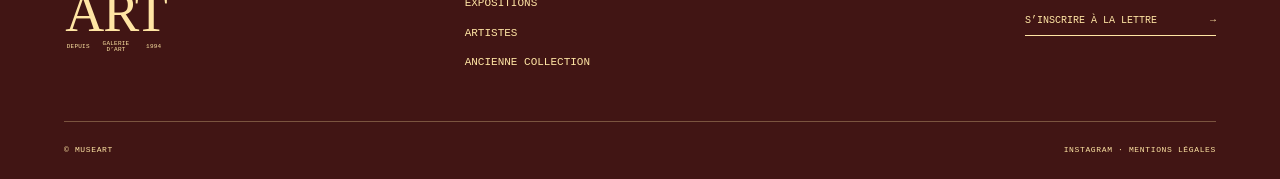
==== commit 605bbbec: "Update index.html" ====
--- a/index.html
+++ b/index.html
@@ -18,10 +18,8 @@
 
 <header class="site-header">
 <a class="logo" href="#accueil" aria-label="Museart, accueil"><span class="logo-main">Musée</span><span class="logo-art">ART</span><span class="logo-signature"><small>Depuis</small><small>Galerie d’art</small><small>1994</small></span></a>
-<input type="checkbox" id="menu-toggle"
-aria-label="Afficher le menu de navigation"
-aria-controls="main-navigation">
-  
+<input type="checkbox" id="menu-toggle" aria-label="Afficher le menu de navigation" aria-controls="main-navigation">
+
 <nav class="nav" id="main-navigation"
 aria-label="Navigation principale">
 <a href="#oeuvres">Œuvres</a><a href="#exposition">Expositions</a><a href="#artistes">Artistes</a><a href="#archives">Ancienne collection</a><a href="#visiter">Visiter</a>
@@ -75,9 +73,13 @@
 
 <section class="collection" id="oeuvres">
 <input type="radio" name="filtre" id="f-all" checked aria-label="Afficher toutes les œuvres">
+
 <input type="radio" name="filtre" id="f-paysage" aria-label="Filtrer par paysage">
+
 <input type="radio" name="filtre" id="f-portrait" aria-label="Filtrer par portrait">
-<input type="radio" name="filtre" id="f-nature" aria-label="Filtrer par nature morte">
+
+<input type="radio" name="filtre" id="f-nature"
+aria-label="Filtrer par nature morte">
 <div class="section-heading"><div><p class="eyebrow">La sélection de la galerie</p><h2>Œuvres à découvrir</h2></div><p class="collection-count">08 œuvres</p></div>
 <div class="filters" role="group" aria-label="Filtrer les œuvres">
 <label for="f-all">Toutes</label><label for="f-paysage">Paysage</label><label for="f-portrait">Portrait</label><label for="f-nature">Nature morte</label>
@@ -151,8 +153,8 @@
 <section class="archives" id="archives">
 <div class="archive-heading"><p class="eyebrow">Les saisons passées</p><h2>Ancienne<br><em>collection</em></h2><p>Retrouvez une sélection d’œuvres précédemment présentées par la galerie. Les archives restent consultables sur rendez-vous.</p></div>
 <div class="archive-grid">
-<article><div><<img src="images1/tulipes.jpg" alt="Composition florale avec des tulipes, œuvre d’Antoine Monnoyer"><span>01</span></div><p>Collection 2024</p><h3>Matières intimes I</h3></article>
-<article><div><<img src="images1/portrait%20blanc.jpg" alt="Portrait féminin peint par Jane Atché"><span>02</span></div><p>Collection 2024</p><h3>Matières intimes II</h3></article>
+<article><div><img src="images1/tulipes.jpg" alt="Composition florale avec des tulipes, œuvre d’Antoine Monnoyer"><span>01</span></div><p>Collection 2024</p><h3>Matières intimes I</h3></article>
+<article><div><img src="images1/portrait%20blanc.jpg" alt="Portrait féminin peint par Jane Atché"><span>02</span></div><p>Collection 2024</p><h3>Matières intimes II</h3></article>
 </div>
 </section>
 
--- a/style.css
+++ b/style.css
@@ -234,3 +234,37 @@
 .modal-copy{padding:60px 28px 40px}
 }
 @media (prefers-reduced-motion:reduce){*,*::before,*::after{scroll-behavior:auto!important;transition-duration:.01ms!important;animation-duration:.01ms!important}}
+#menu-toggle,
+.collection > input[type="radio"] {
+  position: absolute;
+  width: 1px;
+  height: 1px;
+  padding: 0;
+  margin: -1px;
+  overflow: hidden;
+  clip: rect(0, 0, 0, 0);
+  white-space: nowrap;
+  clip-path: inset(50%);
+  border: 0;
+}
+#menu-toggle:focus-visible ~ .header-actions .menu-button {
+outline: 2px solid var(--wine);
+outline-offset: 4px;
+}
+#f-all:focus-visible ~ .filters label[for="f-all"],
+#f-paysage:focus-visible ~ .filters label[for="f-paysage"],
+#f-portrait:focus-visible ~ .filters label[for="f-portrait"],
+#f-nature:focus-visible ~ .filters label[for="f-nature"] {
+outline: 2px solid var(--wine);
+outline-offset: 3px;
+}
+.menu-button:focus-visible,
+.filters label:focus-visible,
+a:focus-visible {
+outline: 2px solid var(--wine);
+outline-offset: 3px;
+}
+section[id],
+main[id] {
+scroll-margin-top: 110px;
+}
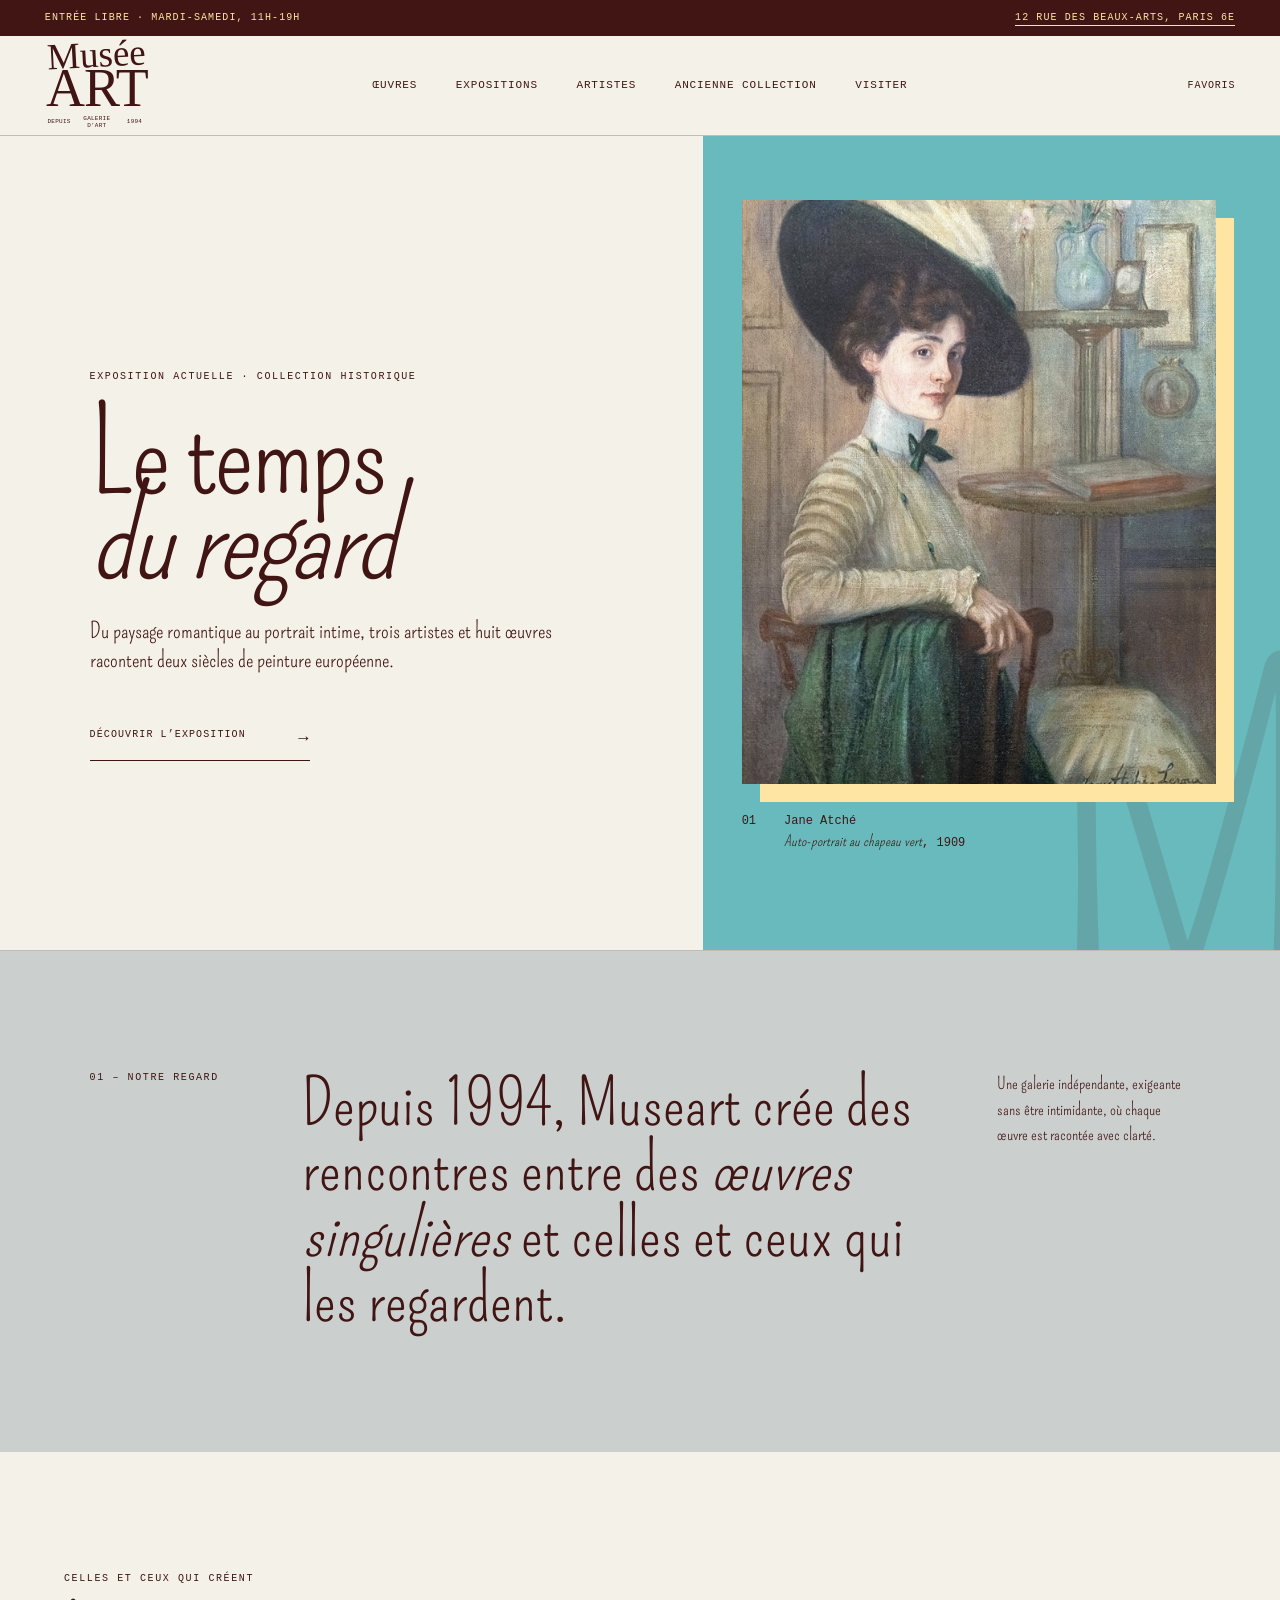
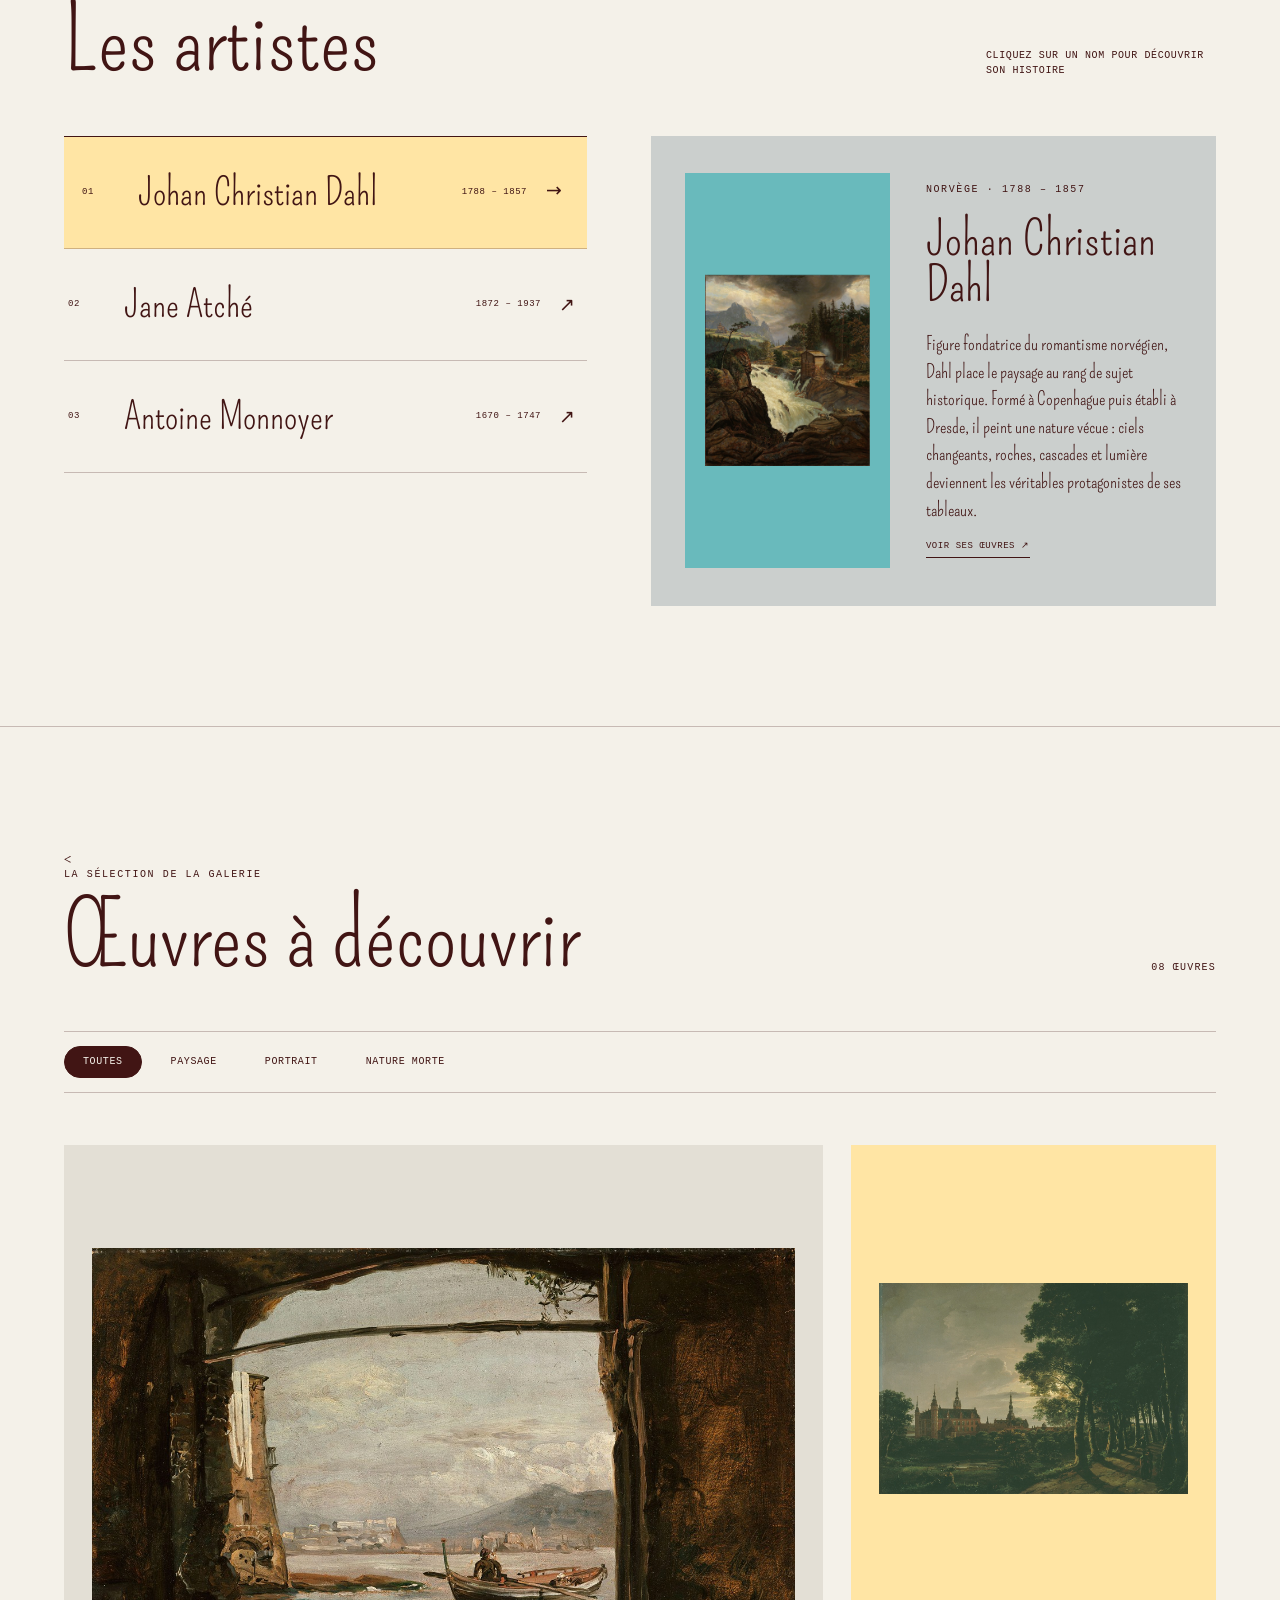
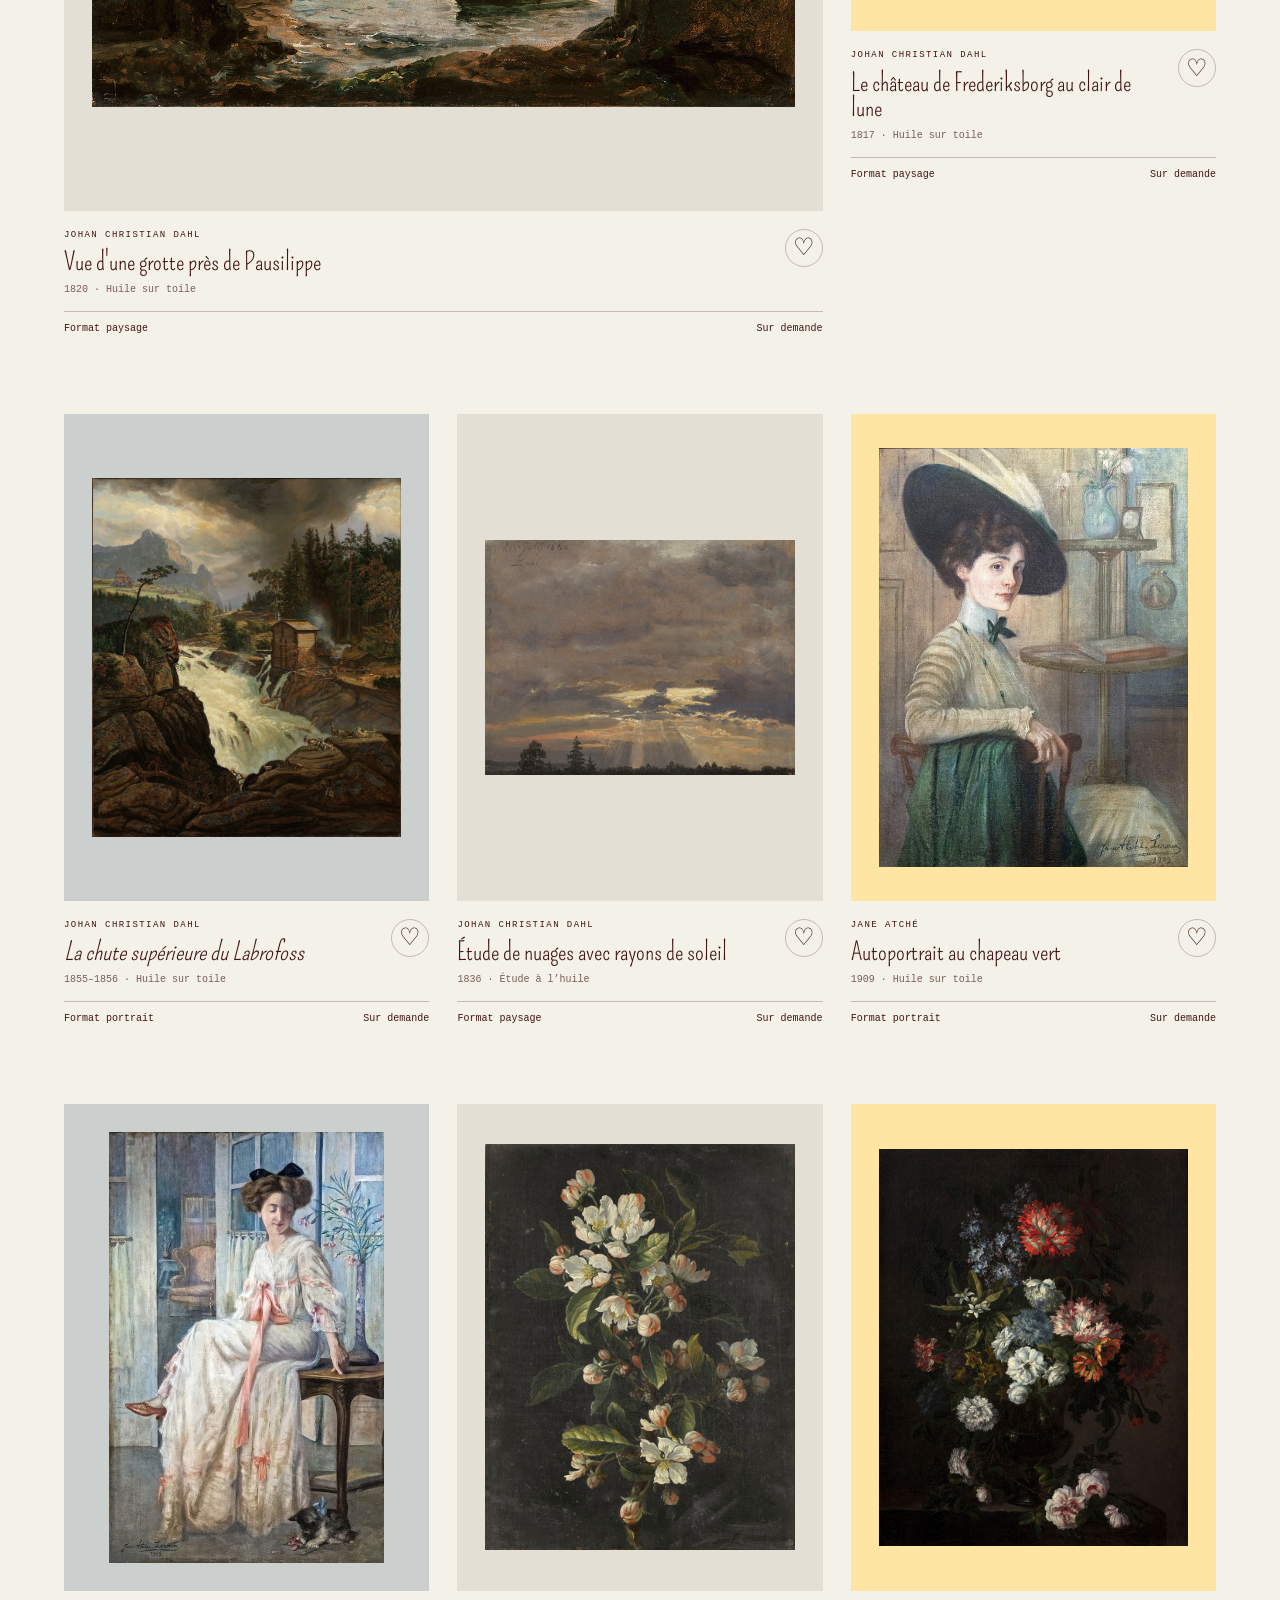
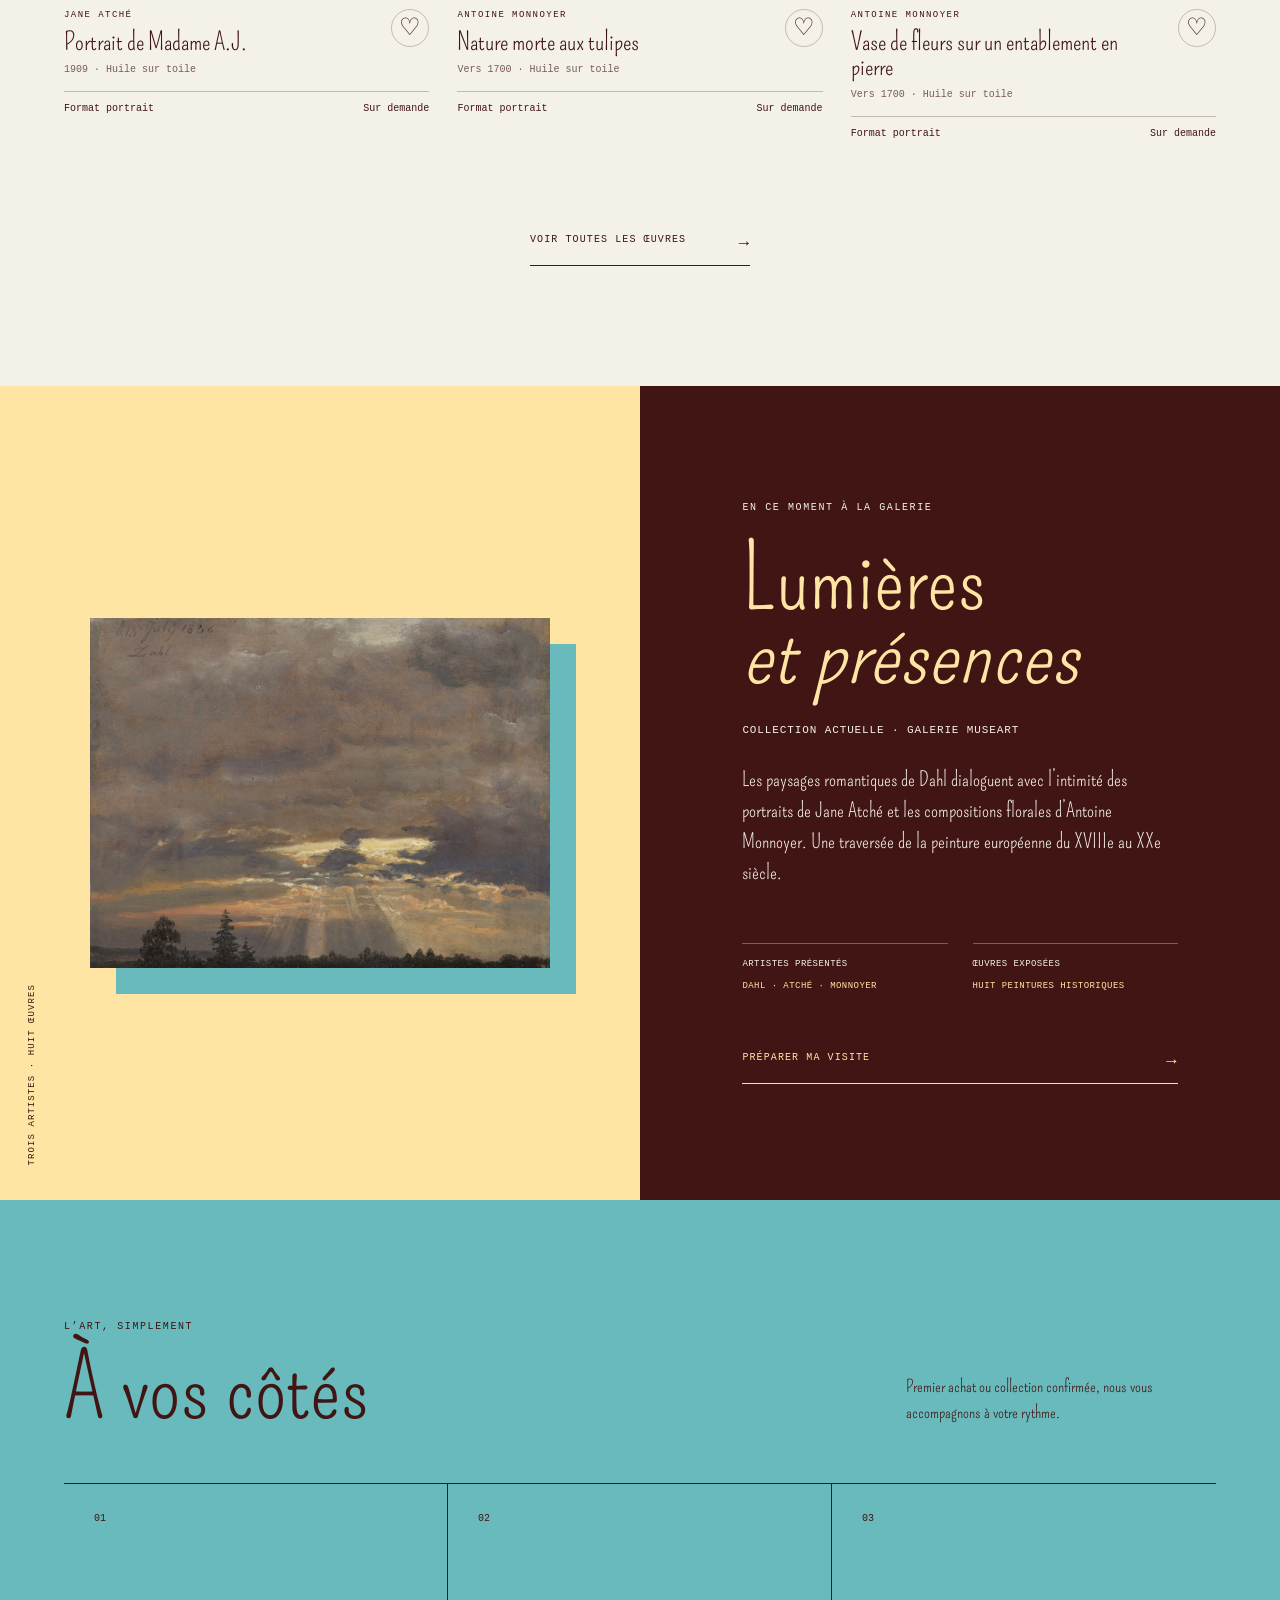
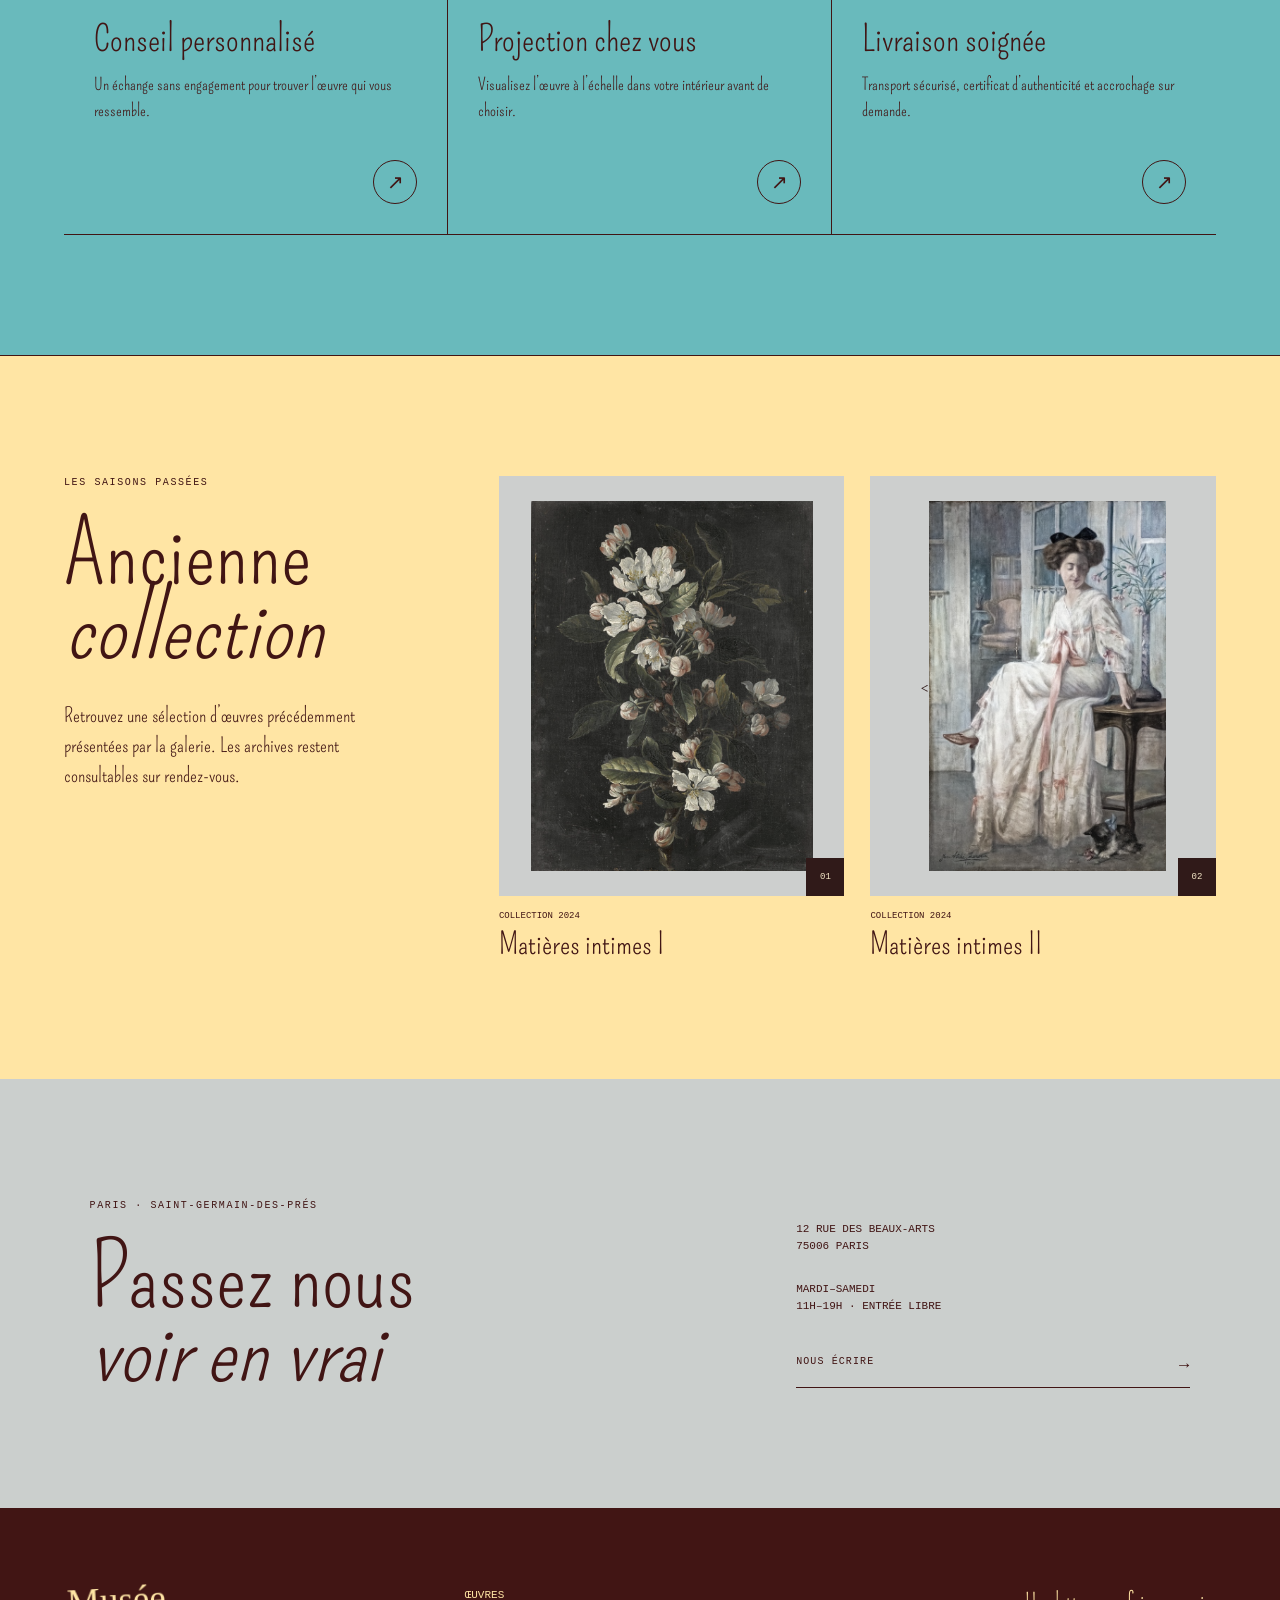
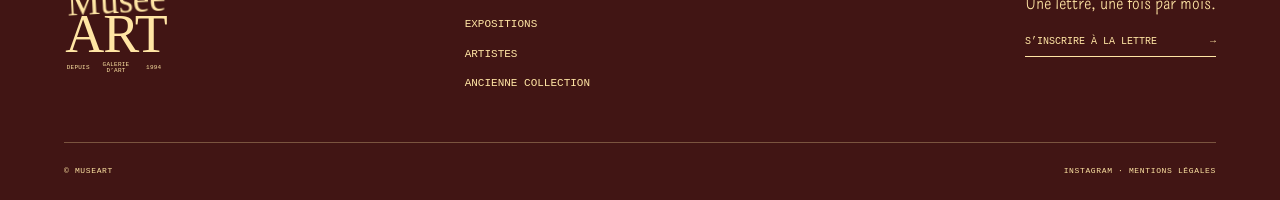
==== commit 9c34e15b: "Update index.html" ====
--- a/index.html
+++ b/index.html
@@ -20,8 +20,7 @@
 <a class="logo" href="#accueil" aria-label="Museart, accueil"><span class="logo-main">Musée</span><span class="logo-art">ART</span><span class="logo-signature"><small>Depuis</small><small>Galerie d’art</small><small>1994</small></span></a>
 <input type="checkbox" id="menu-toggle" aria-label="Afficher le menu de navigation" aria-controls="main-navigation">
 
-<nav class="nav" id="main-navigation"
-aria-label="Navigation principale">
+<nav class="nav" id="main-navigation" aria-label="Navigation principale">
 <a href="#oeuvres">Œuvres</a><a href="#exposition">Expositions</a><a href="#artistes">Artistes</a><a href="#archives">Ancienne collection</a><a href="#visiter">Visiter</a>
 </nav>
 <div class="header-actions">
@@ -72,14 +71,13 @@
 </section>
 
 <section class="collection" id="oeuvres">
-<input type="radio" name="filtre" id="f-all" checked aria-label="Afficher toutes les œuvres">
+<<input type="radio" name="filtre" id="f-all" checked aria-label="Afficher toutes les œuvres">
 
 <input type="radio" name="filtre" id="f-paysage" aria-label="Filtrer par paysage">
 
 <input type="radio" name="filtre" id="f-portrait" aria-label="Filtrer par portrait">
 
-<input type="radio" name="filtre" id="f-nature"
-aria-label="Filtrer par nature morte">
+<input type="radio" name="filtre" id="f-nature" aria-label="Filtrer par nature morte">
 <div class="section-heading"><div><p class="eyebrow">La sélection de la galerie</p><h2>Œuvres à découvrir</h2></div><p class="collection-count">08 œuvres</p></div>
 <div class="filters" role="group" aria-label="Filtrer les œuvres">
 <label for="f-all">Toutes</label><label for="f-paysage">Paysage</label><label for="f-portrait">Portrait</label><label for="f-nature">Nature morte</label>
@@ -154,7 +152,7 @@
 <div class="archive-heading"><p class="eyebrow">Les saisons passées</p><h2>Ancienne<br><em>collection</em></h2><p>Retrouvez une sélection d’œuvres précédemment présentées par la galerie. Les archives restent consultables sur rendez-vous.</p></div>
 <div class="archive-grid">
 <article><div><img src="images1/tulipes.jpg" alt="Composition florale avec des tulipes, œuvre d’Antoine Monnoyer"><span>01</span></div><p>Collection 2024</p><h3>Matières intimes I</h3></article>
-<article><div><img src="images1/portrait%20blanc.jpg" alt="Portrait féminin peint par Jane Atché"><span>02</span></div><p>Collection 2024</p><h3>Matières intimes II</h3></article>
+<article><div><<img src="images1/portrait%20blanc.jpg" alt="Portrait féminin peint par Jane Atché"><span>02</span></div><p>Collection 2024</p><h3>Matières intimes II</h3></article>
 </div>
 </section>
 
@@ -239,7 +237,7 @@
 <p class="body-copy">Œuvre originale signée, livrée avec son certificat d’authenticité. Livraison en France métropolitaine ou retrait gratuit à la galerie.</p>
 <a class="link-button" href="mailto:bonjour@museart.fr?subject=Demande%20-%20Vase%20de%20fleurs%20sur%20un%20entablement%20en%20pierre"><span>Demander plus d’informations</span><span>→</span></a></div></div></div>
 </main>
-  <script>
+<script>
 (() => {
   let lastTrigger = null;
 
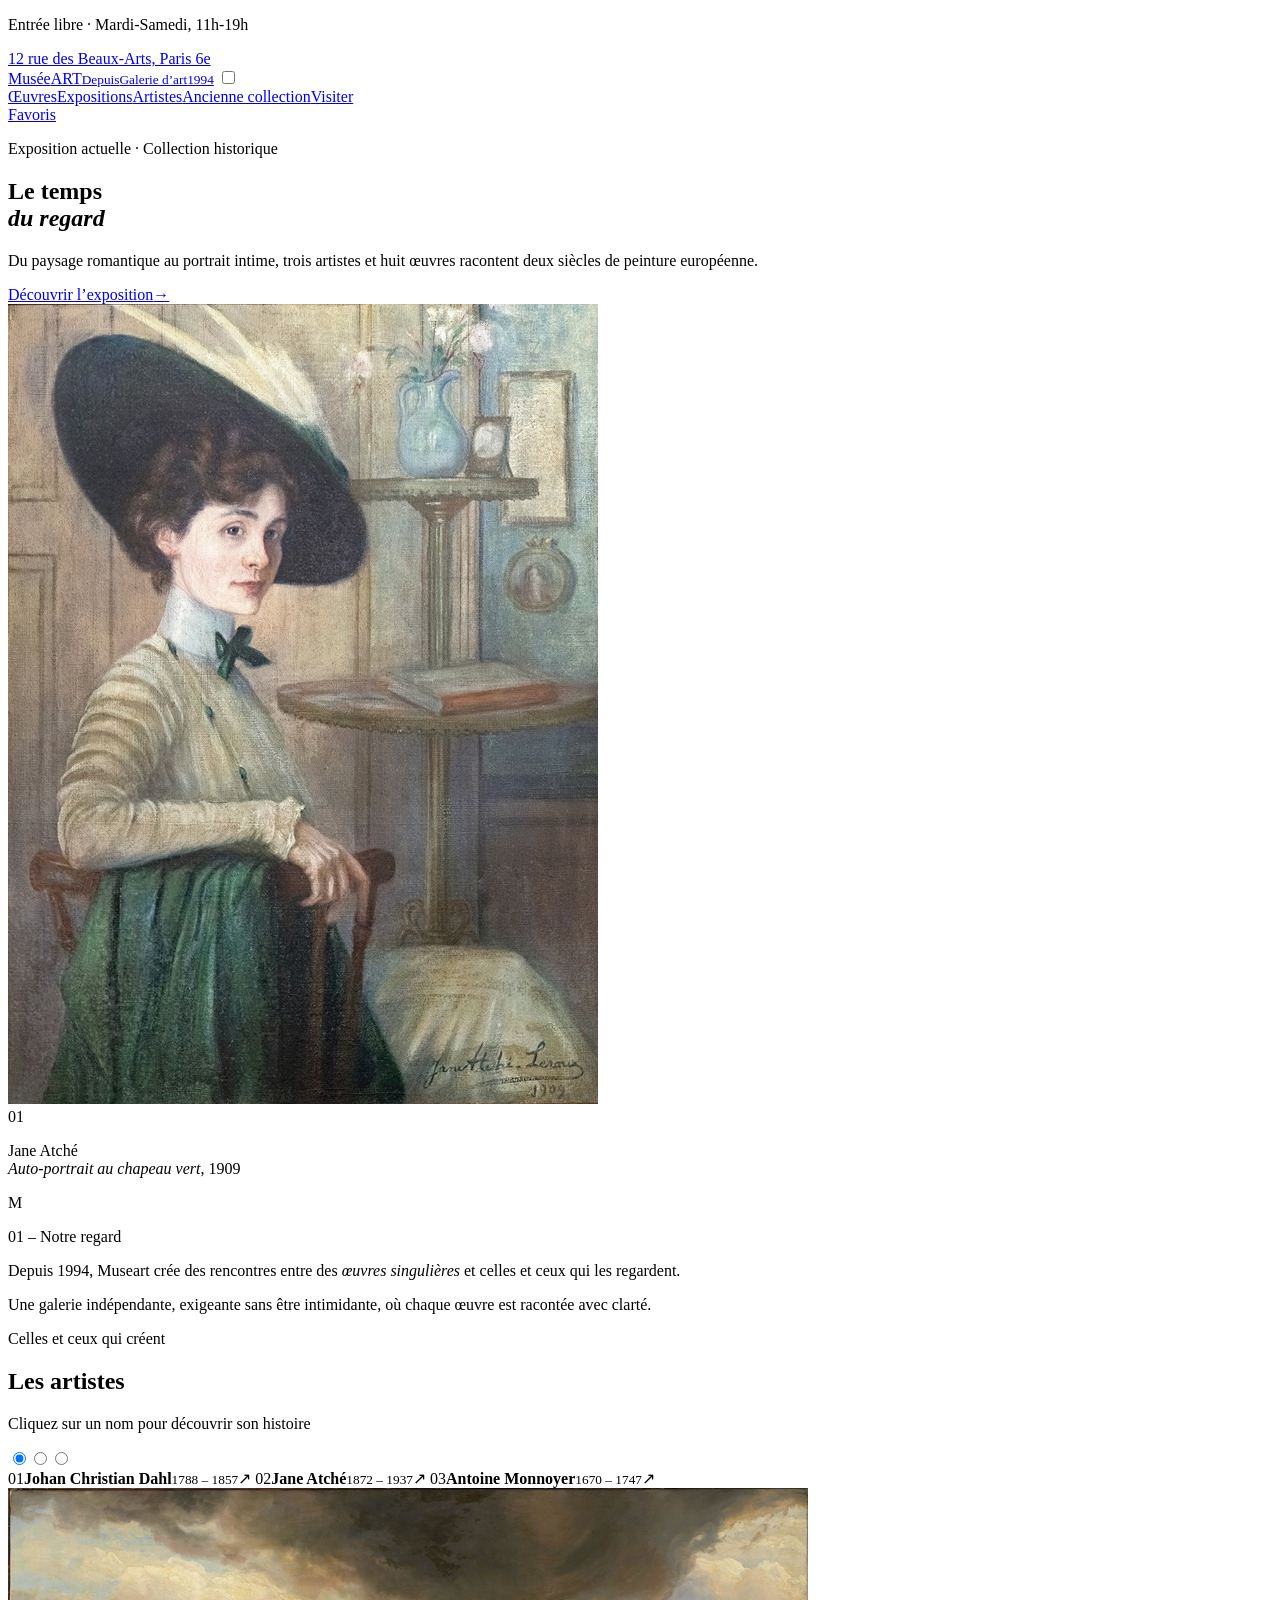
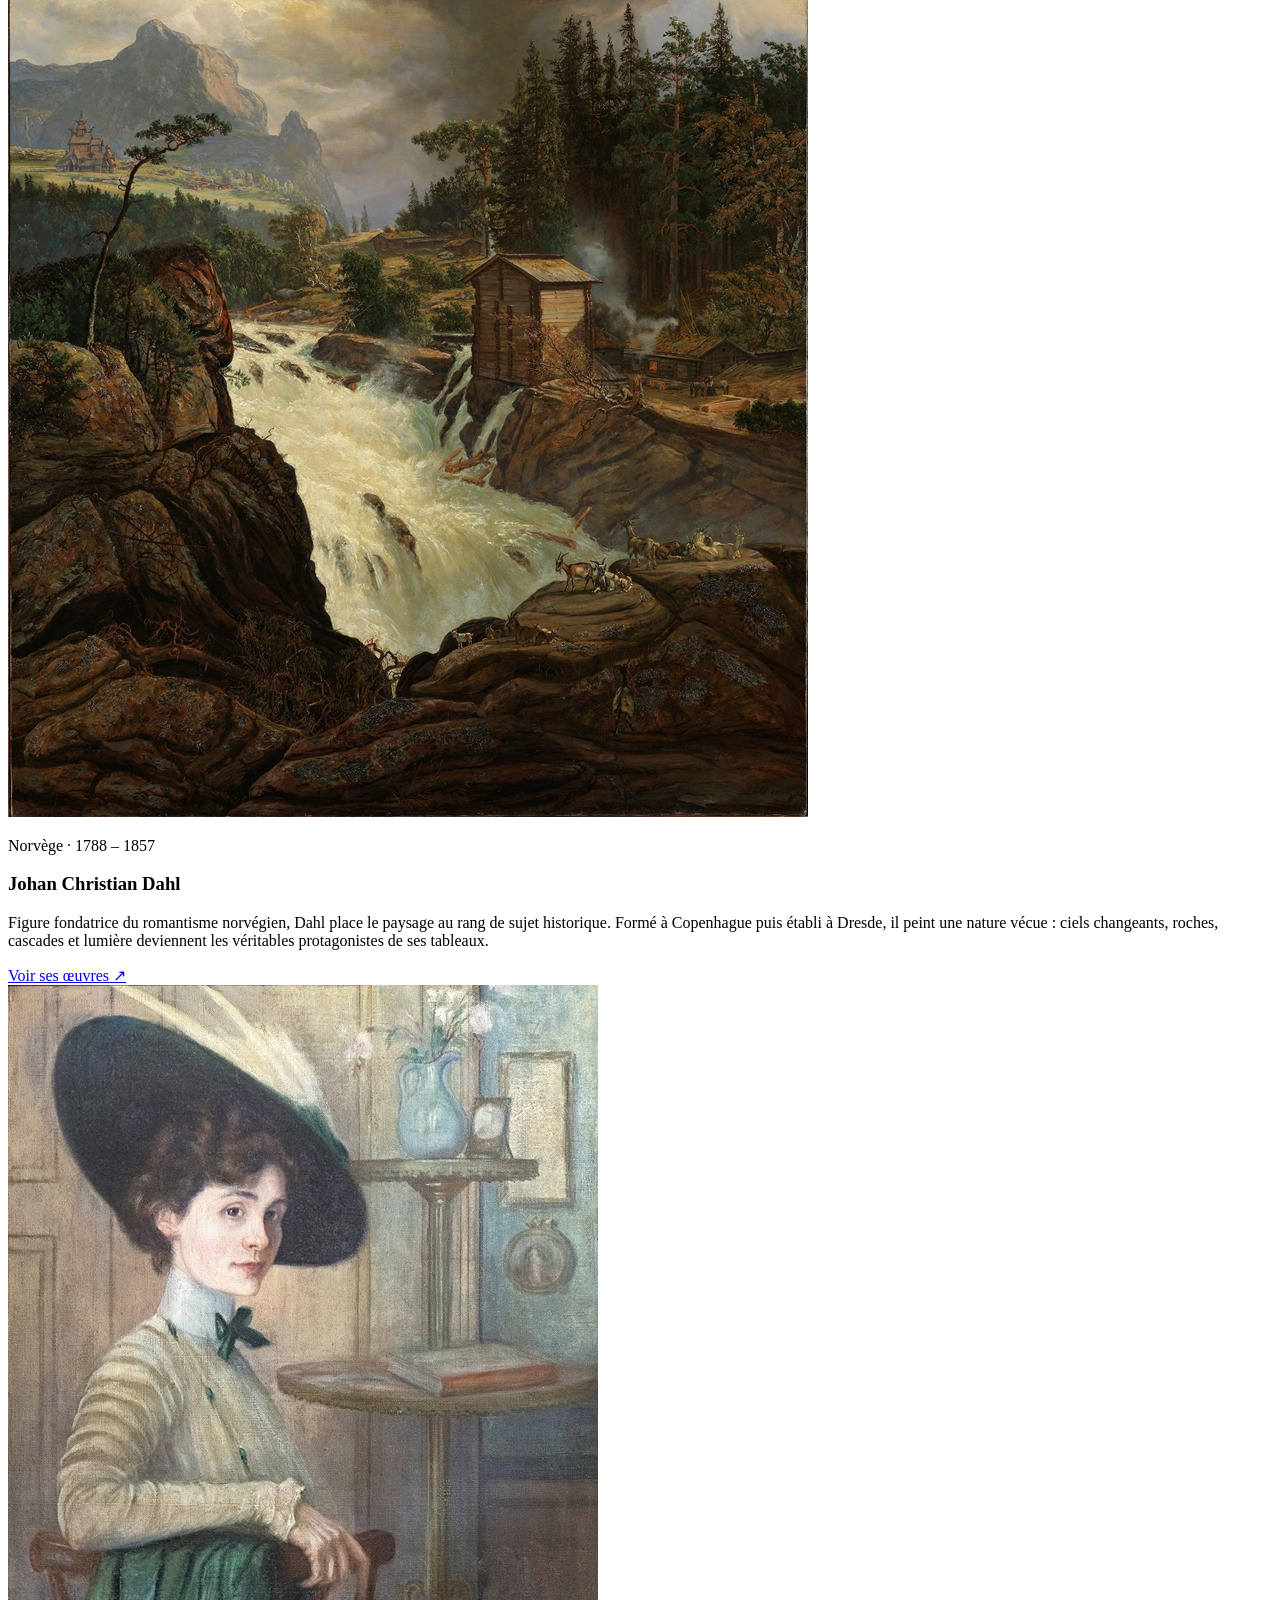
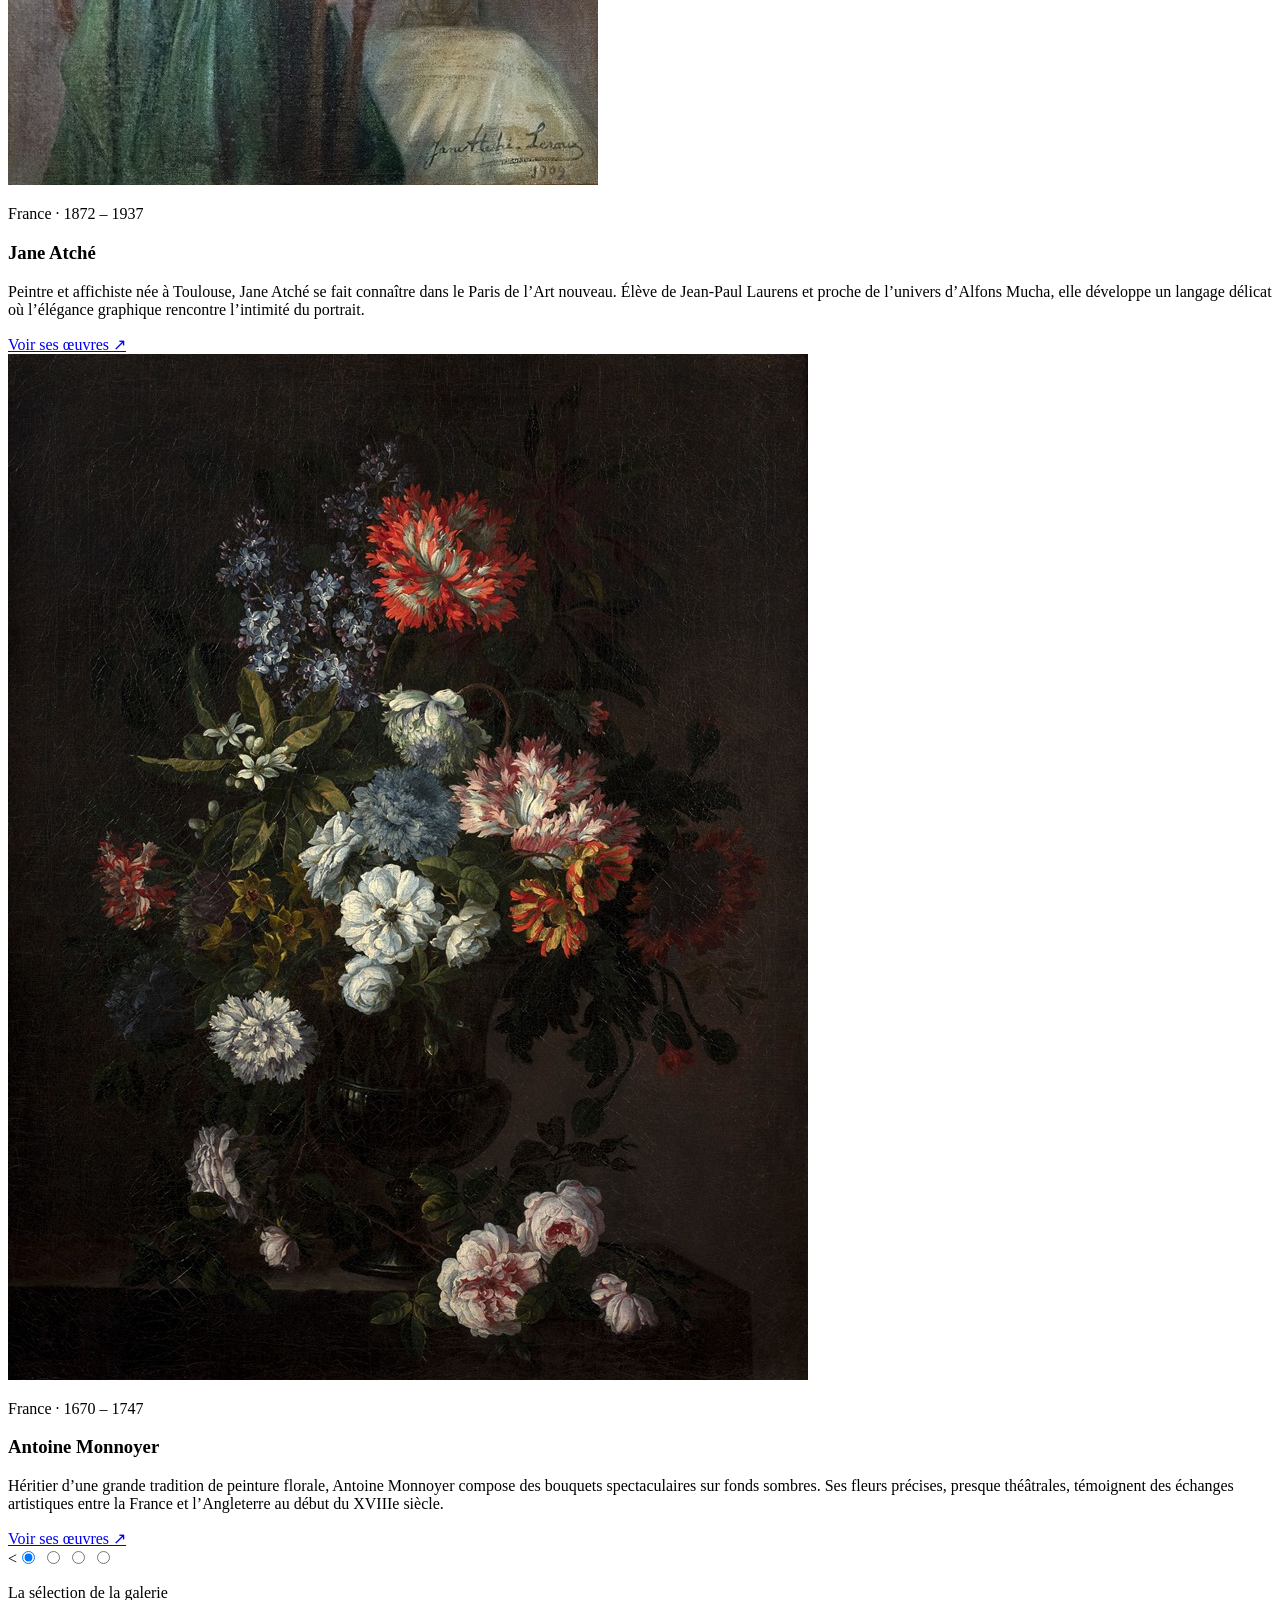
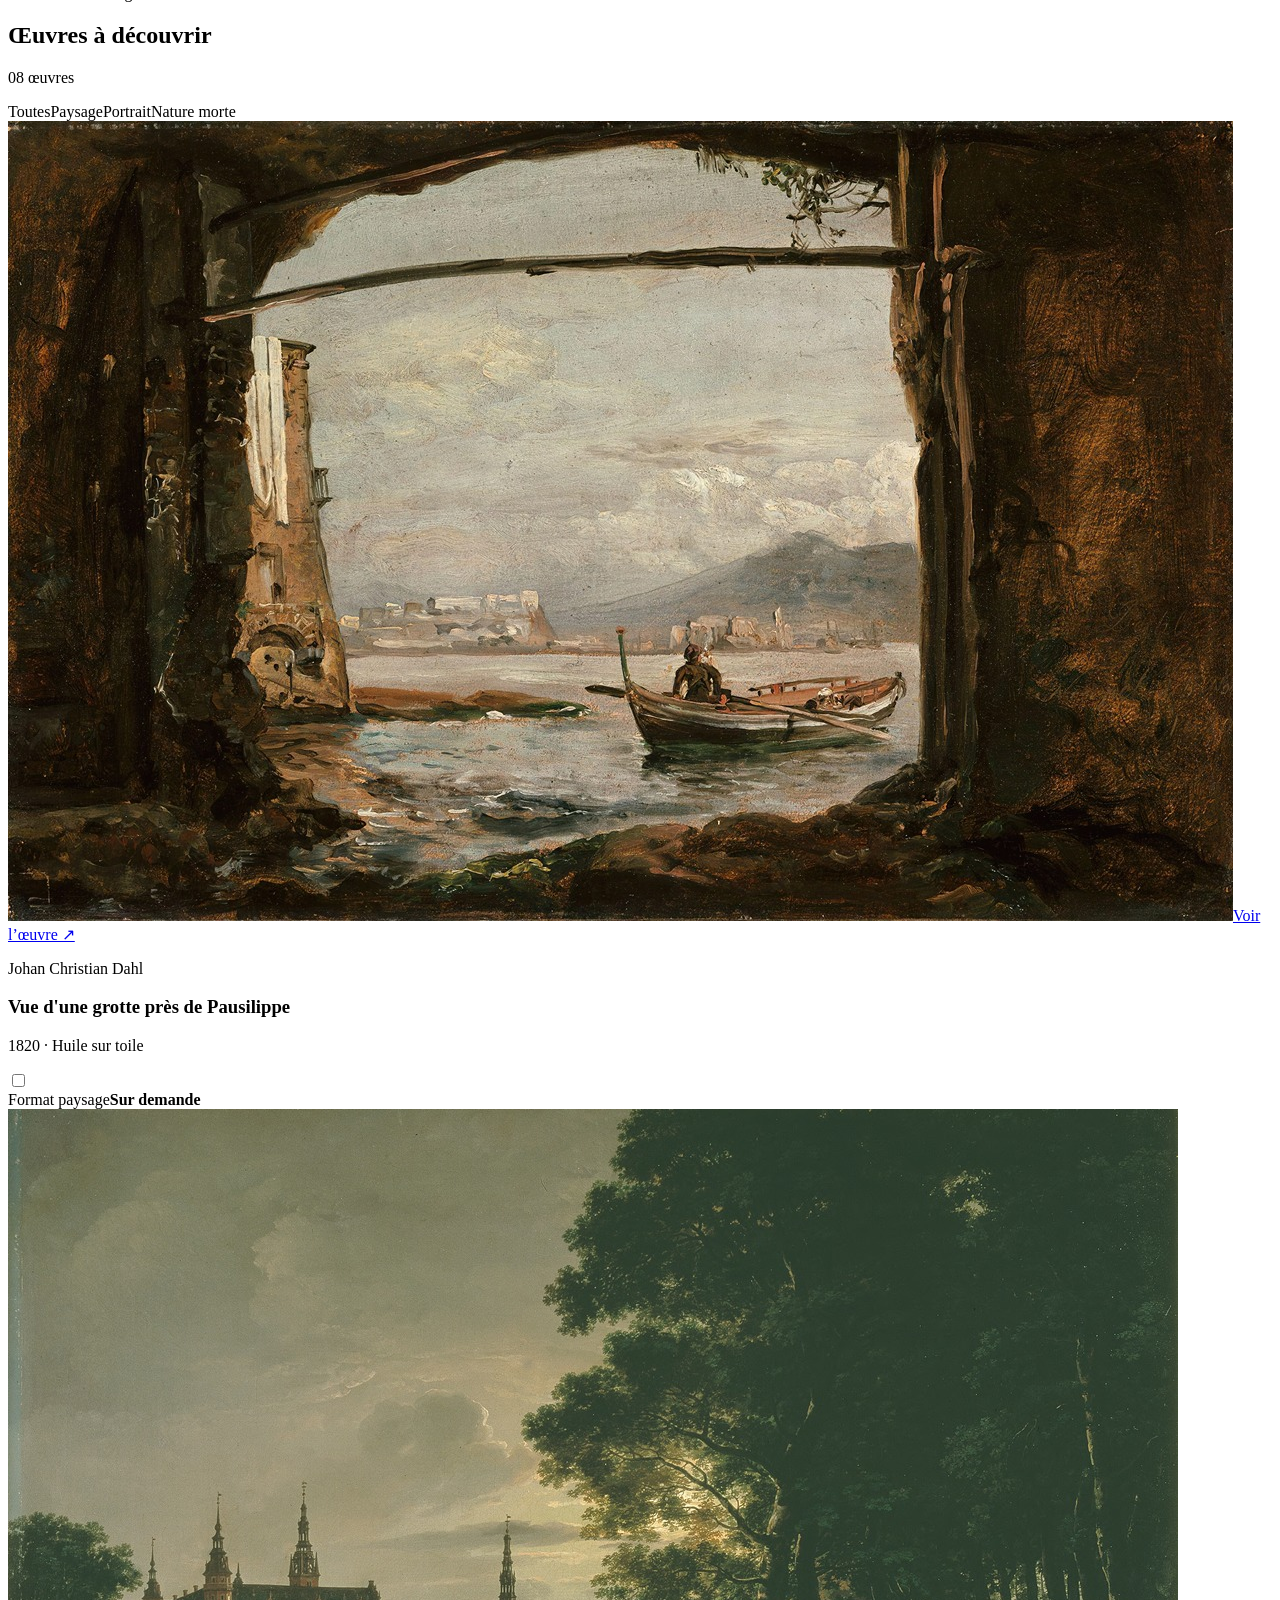
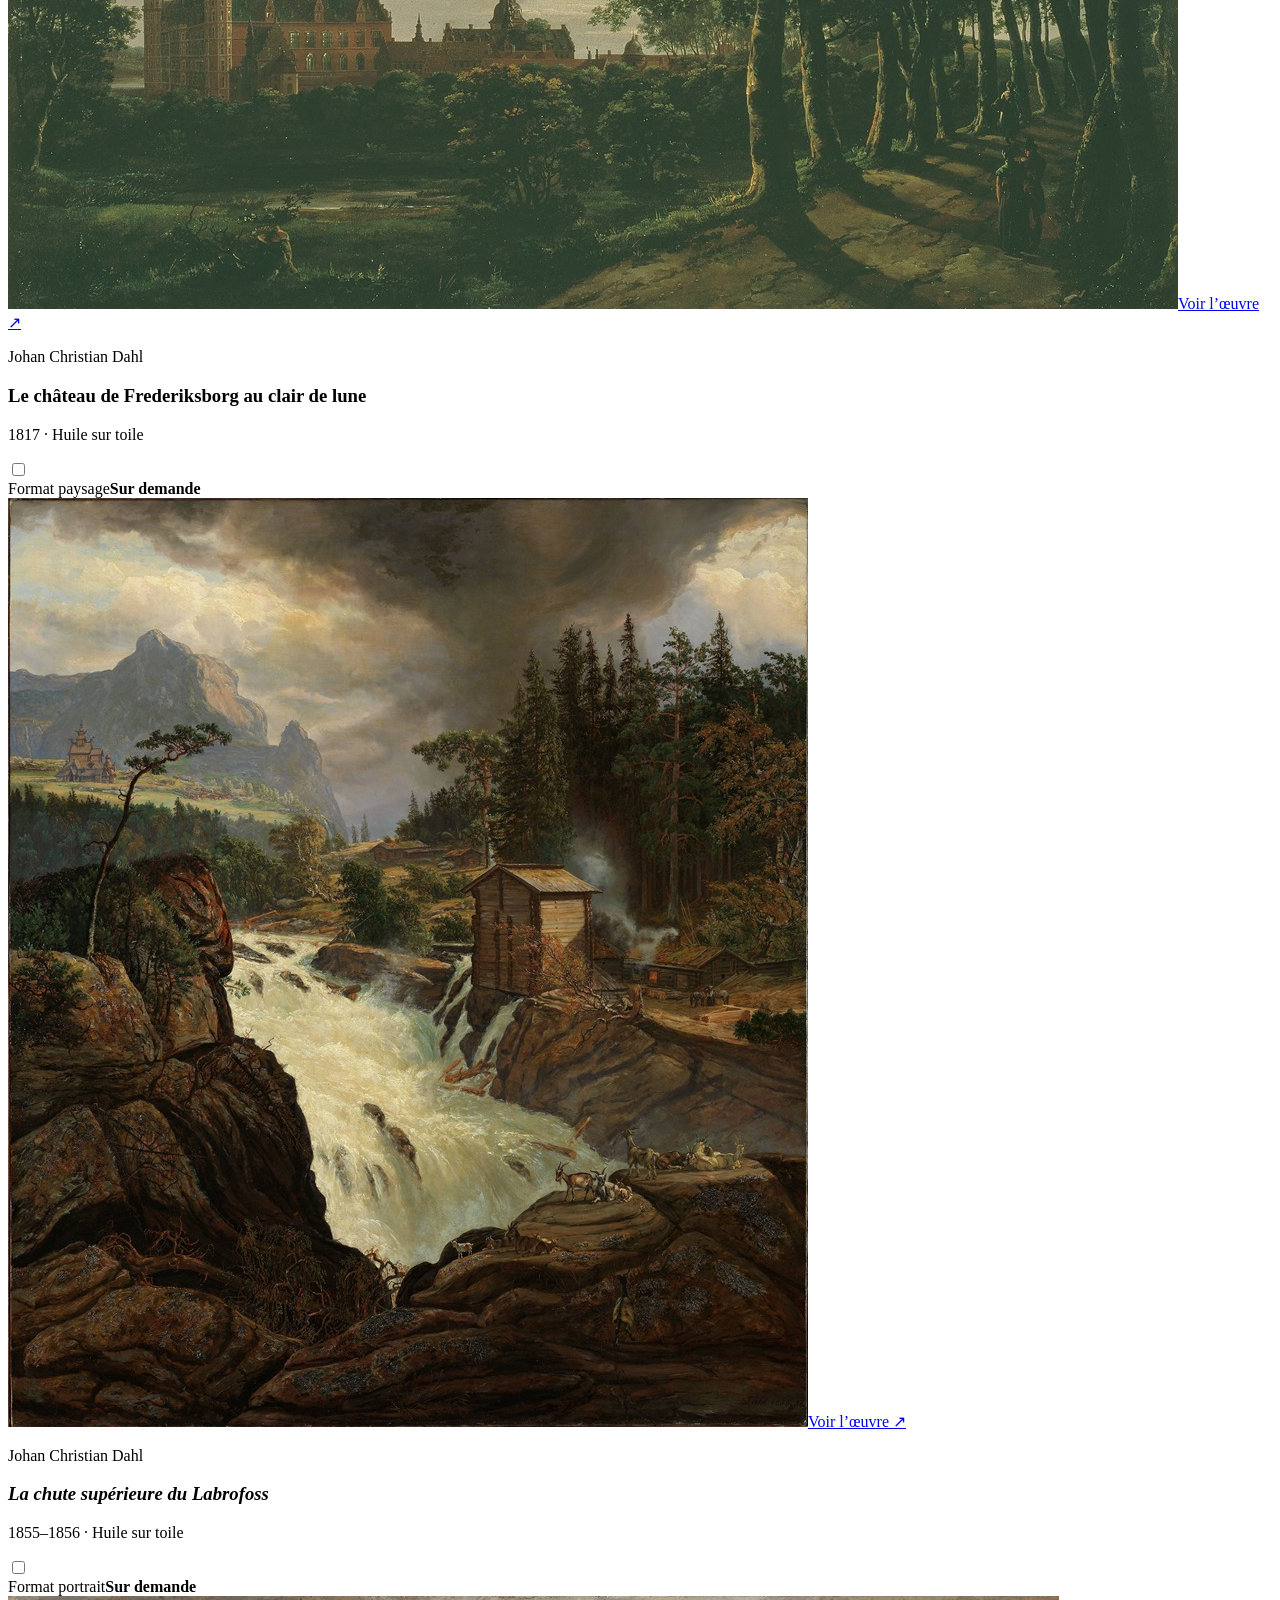
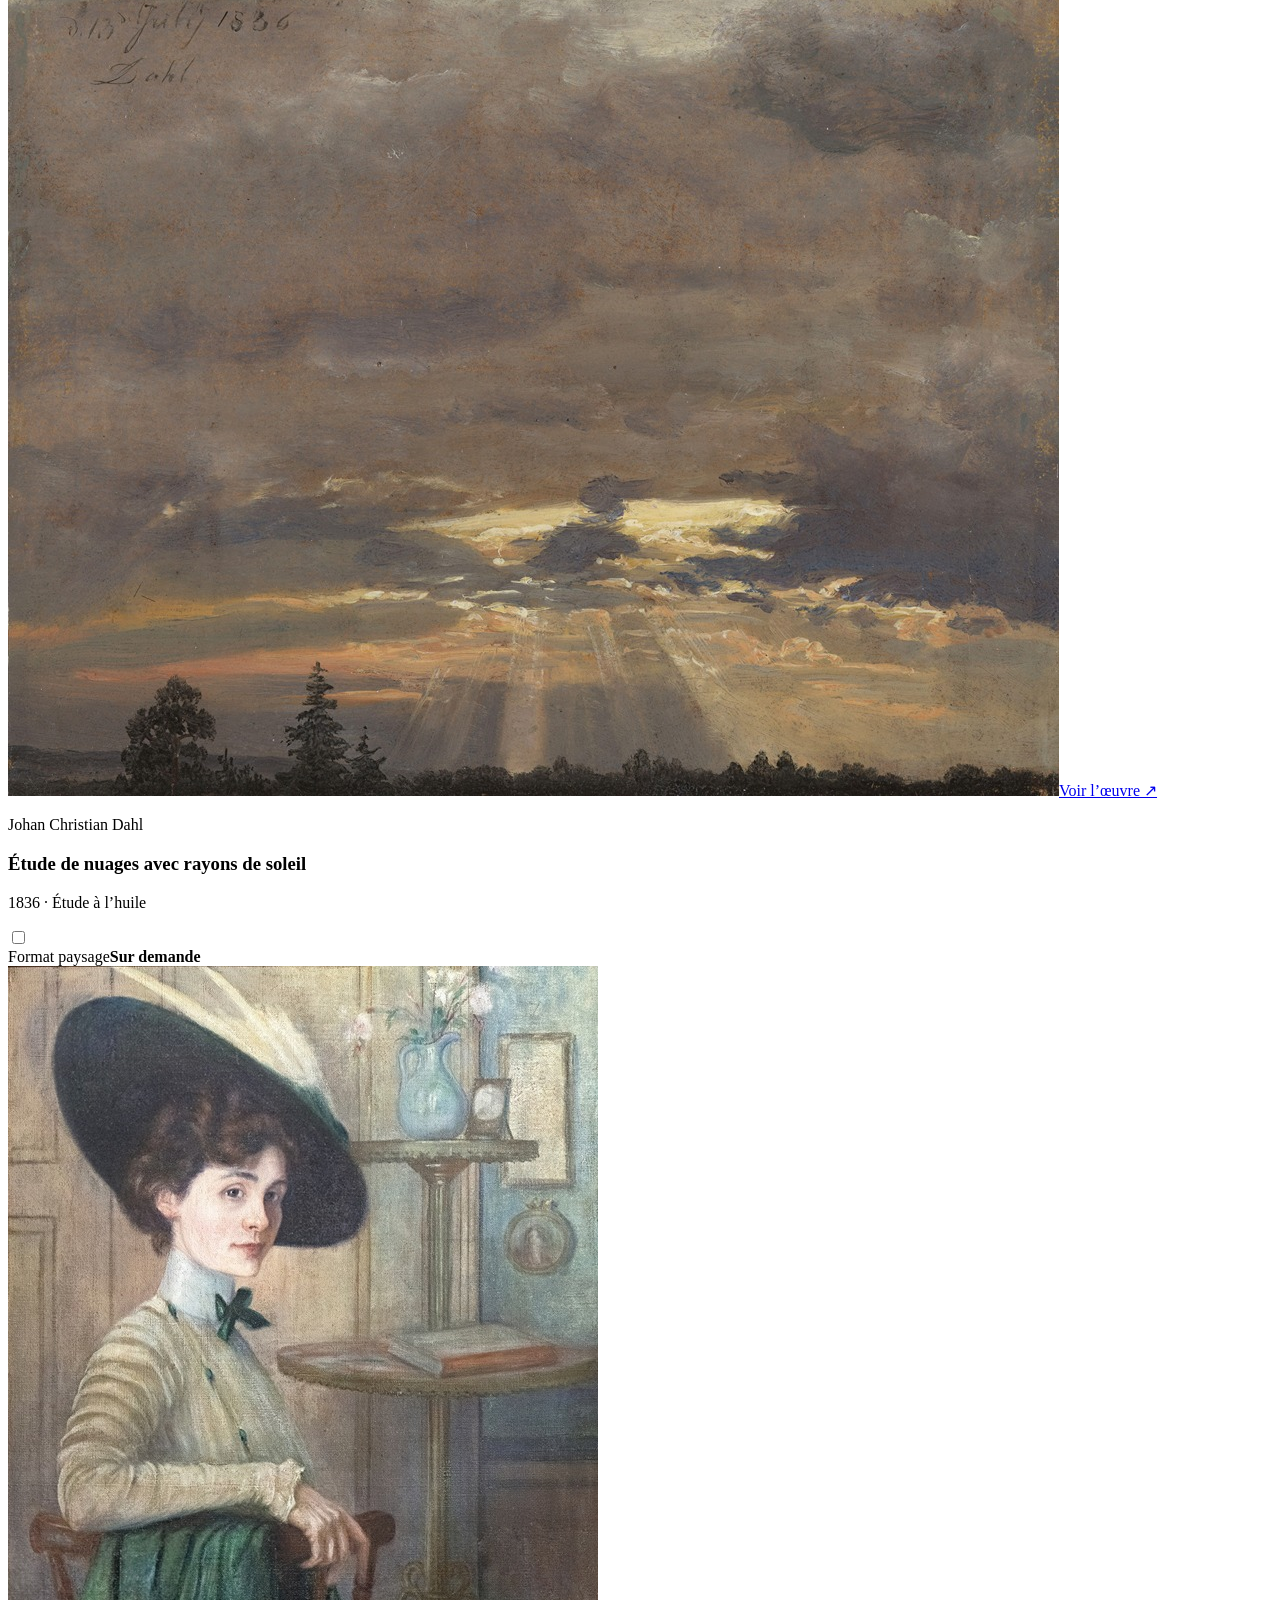
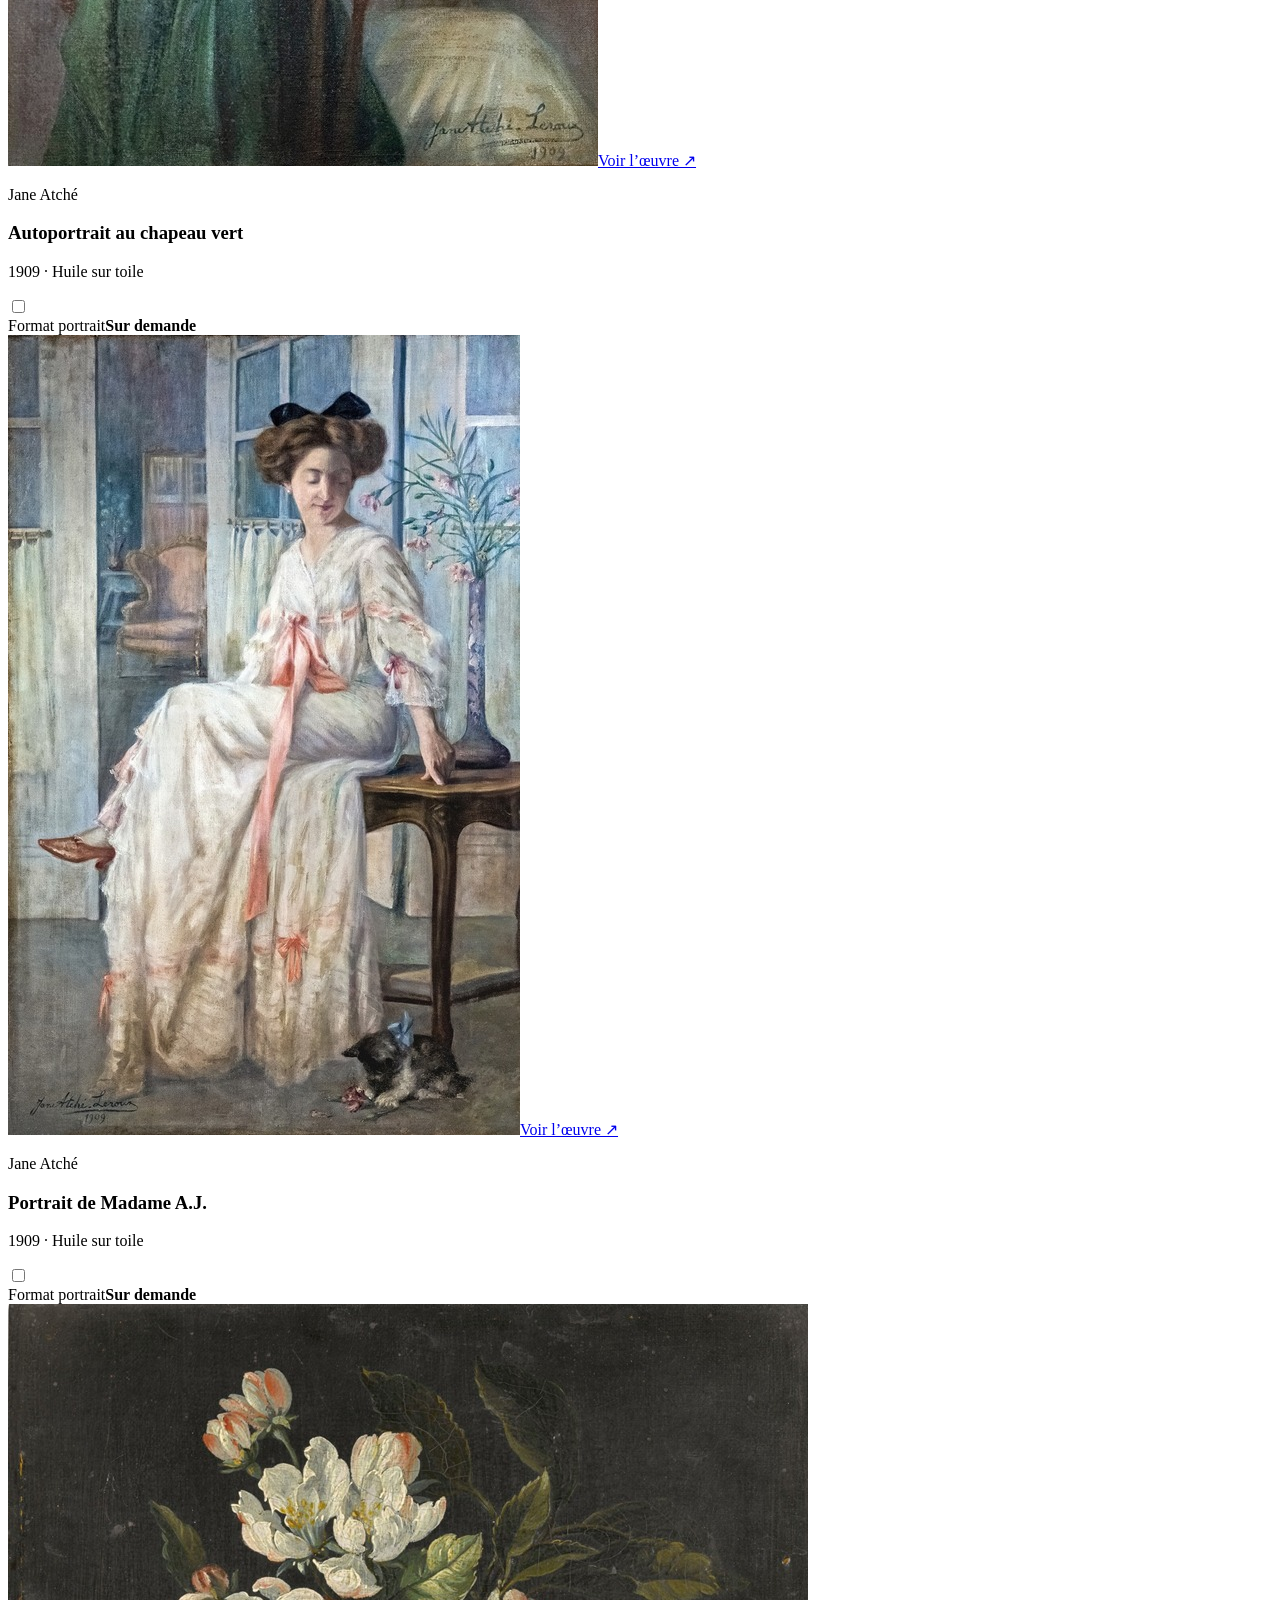
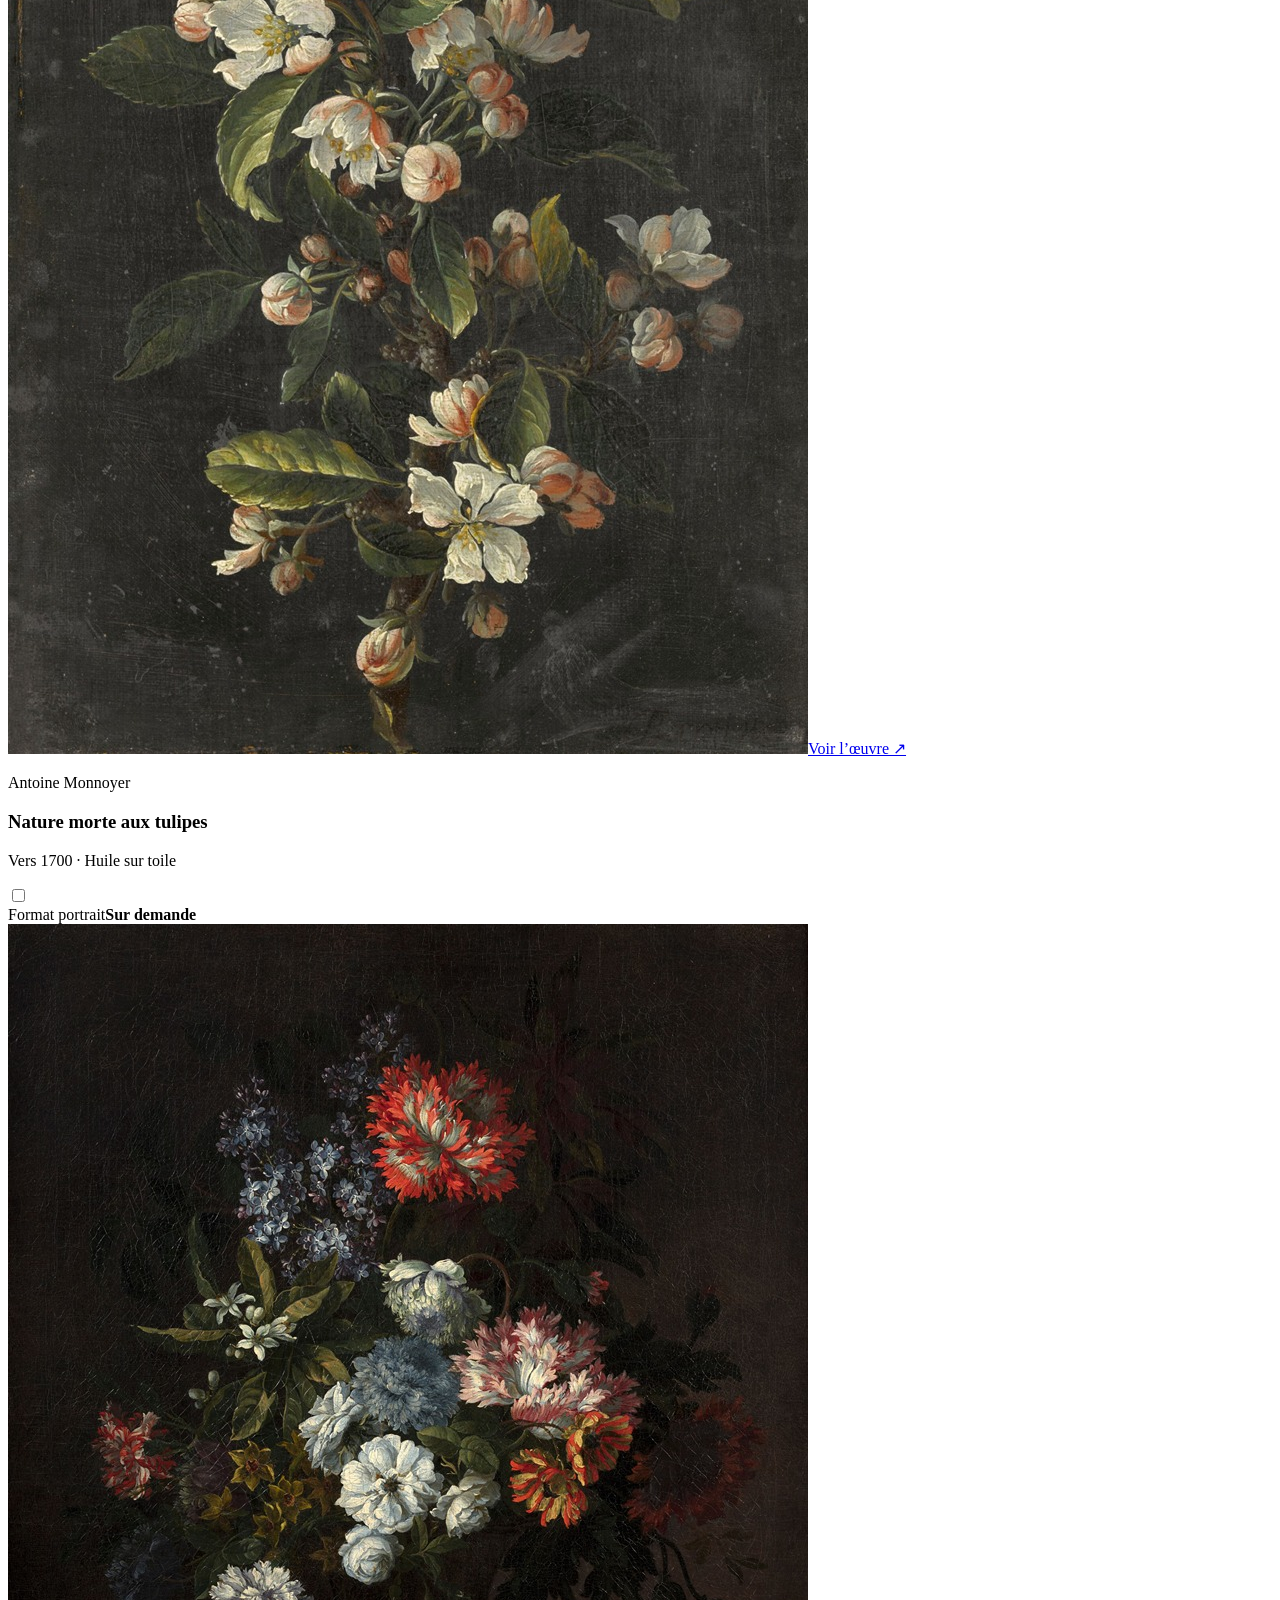
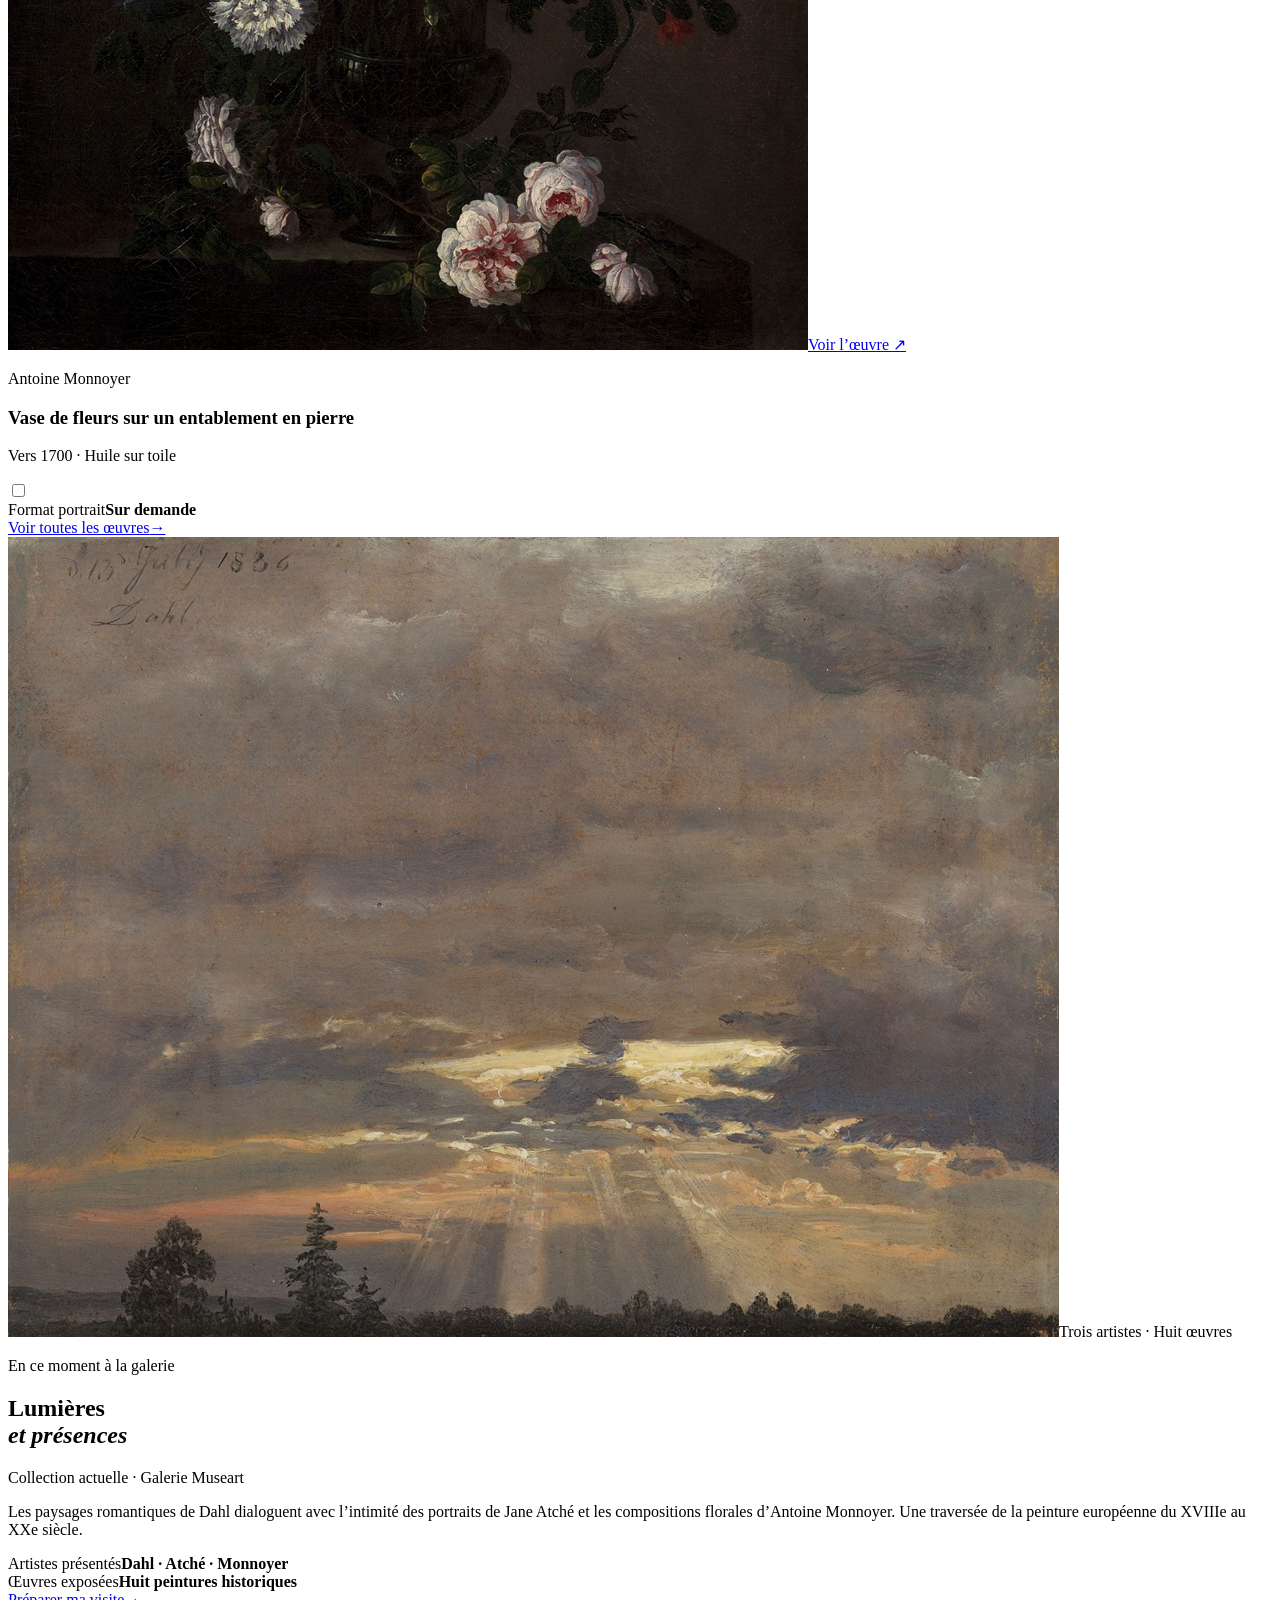
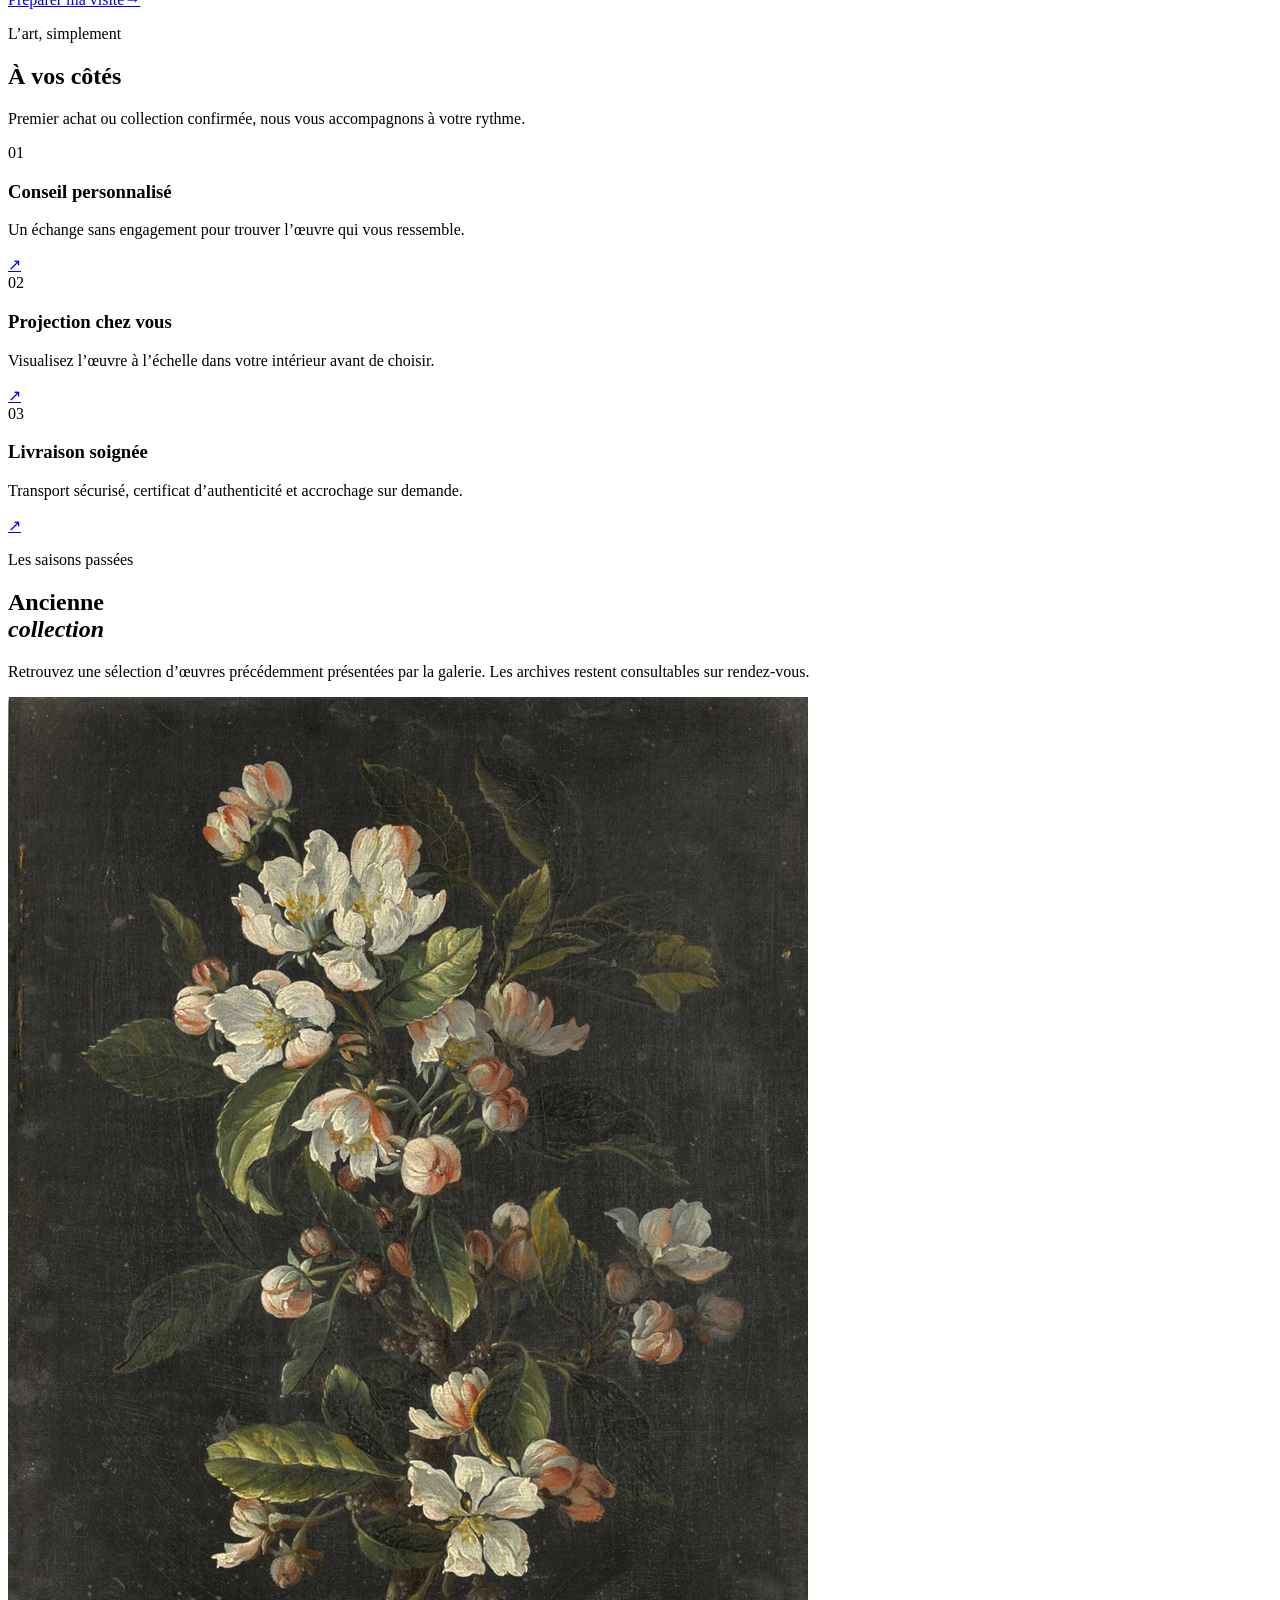
==== commit e787e7a1: "Update stylesheet link path in index.html" ====
--- a/index.html
+++ b/index.html
@@ -7,7 +7,7 @@
 <title>Museart – Galerie d’art</title>
 <link rel="preconnect" href="https://fonts.googleapis.com">
 <link href="https://fonts.googleapis.com/css2?family=Pompiere&display=swap" rel="stylesheet">
-<link rel="stylesheet" href="style.css">
+<link rel="stylesheet" href="CSS/style.css">
 <meta property="og:title" content="Museart – Galerie d’art">
 <meta property="og:description" content="Découvrez les œuvres et les expositions de la galerie Museart à Paris.">
 <meta property="og:type" content="website">
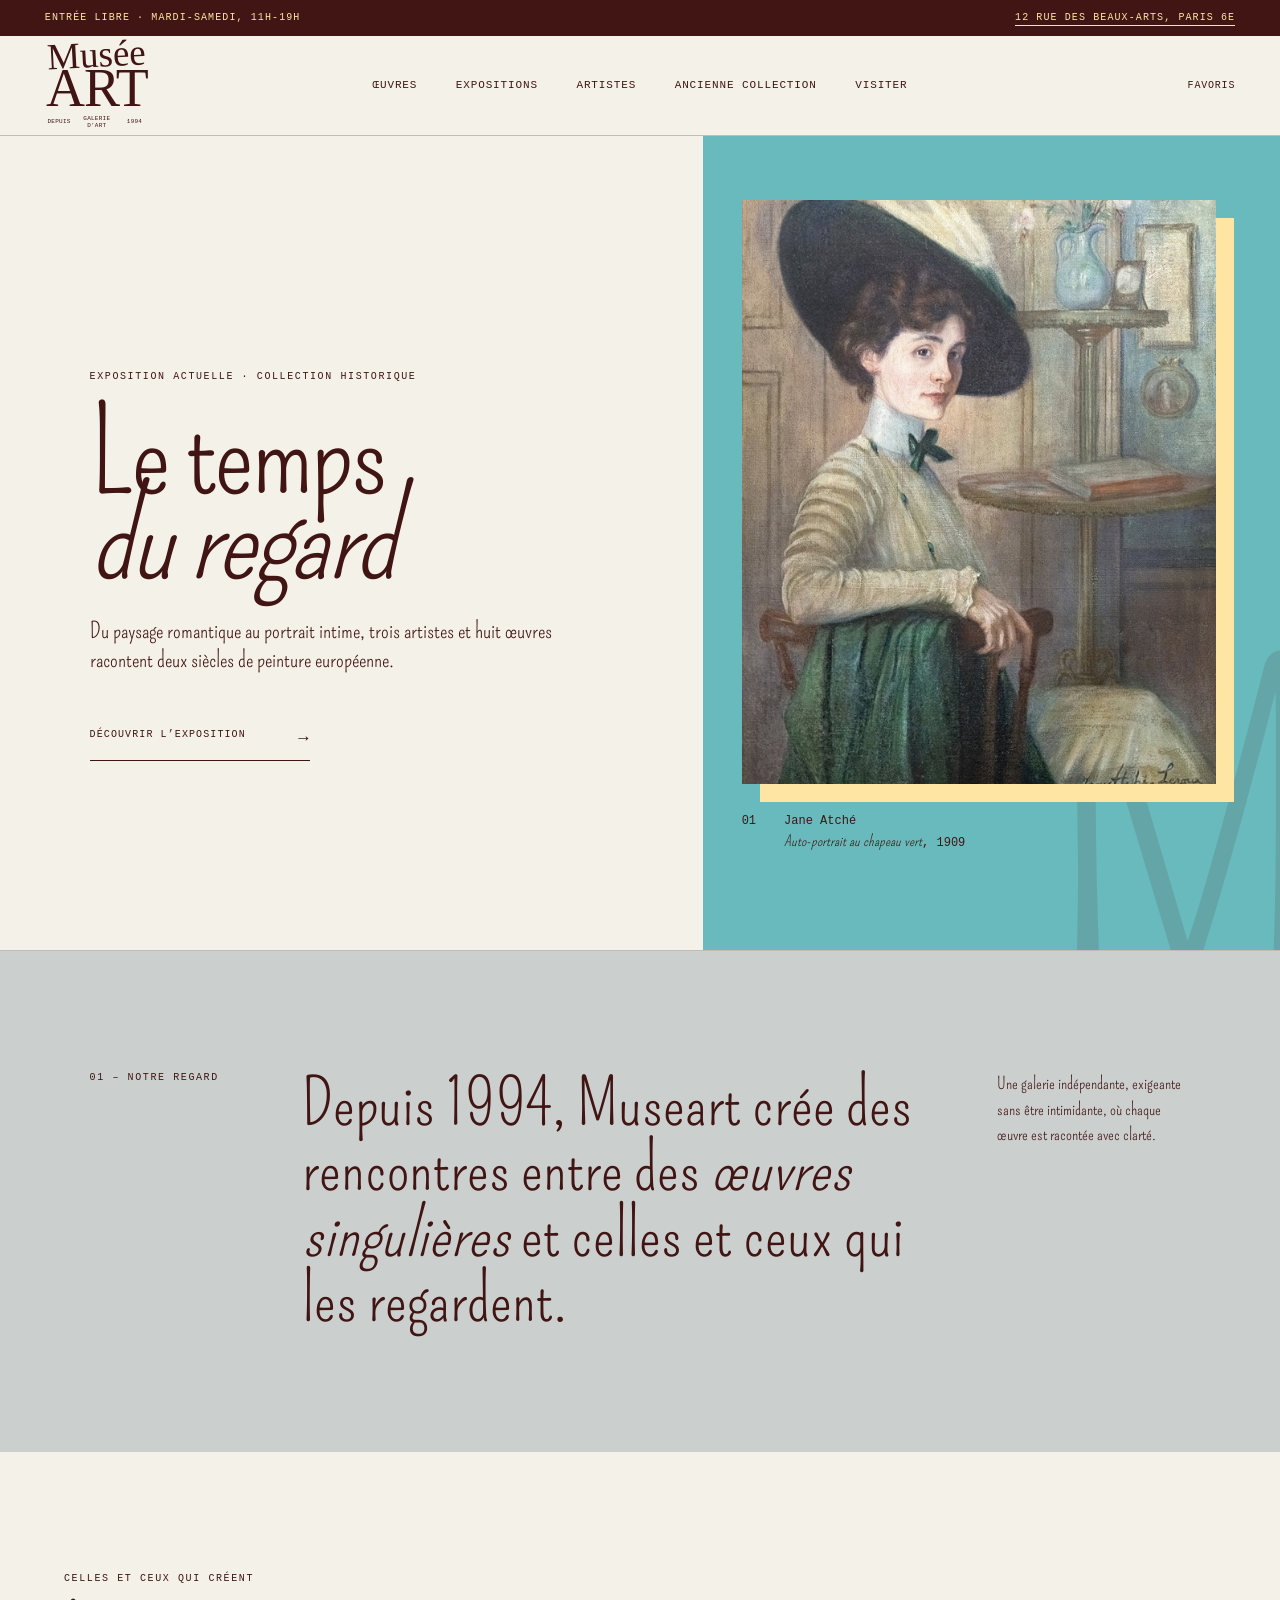
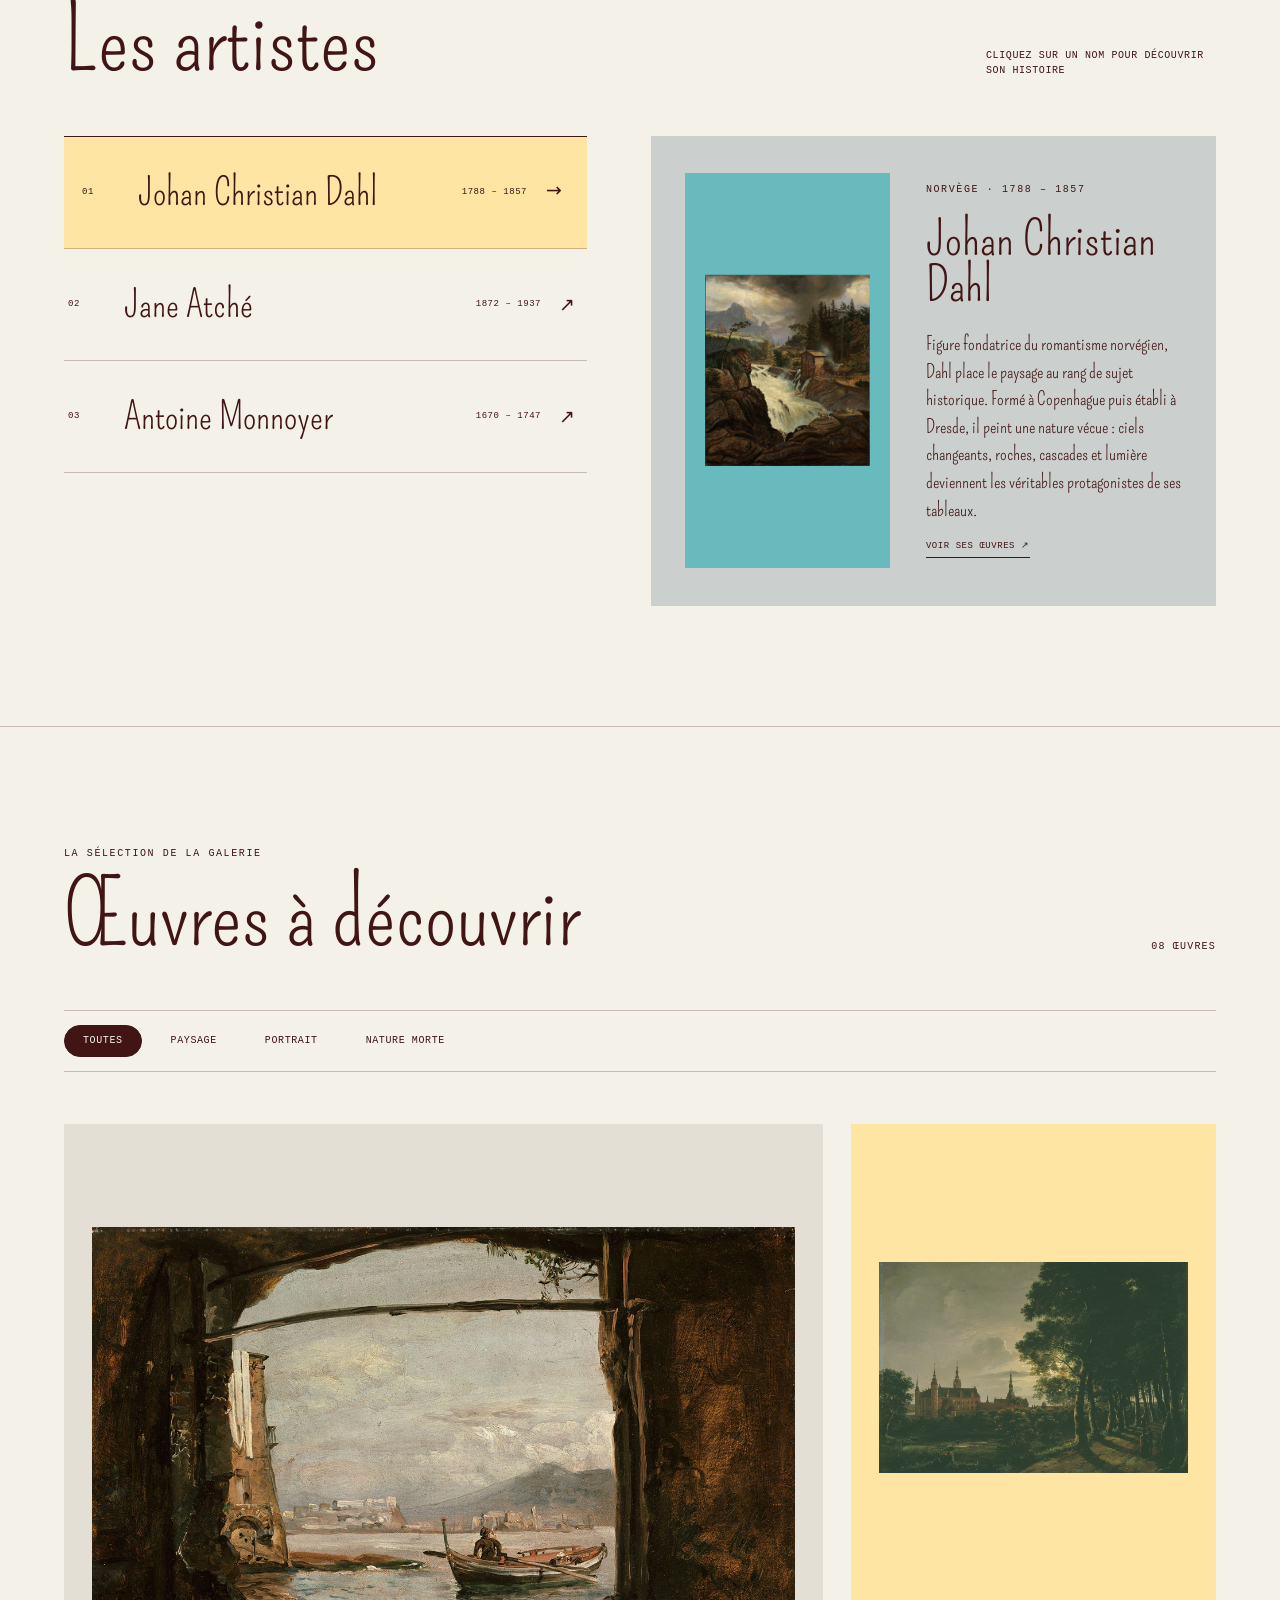
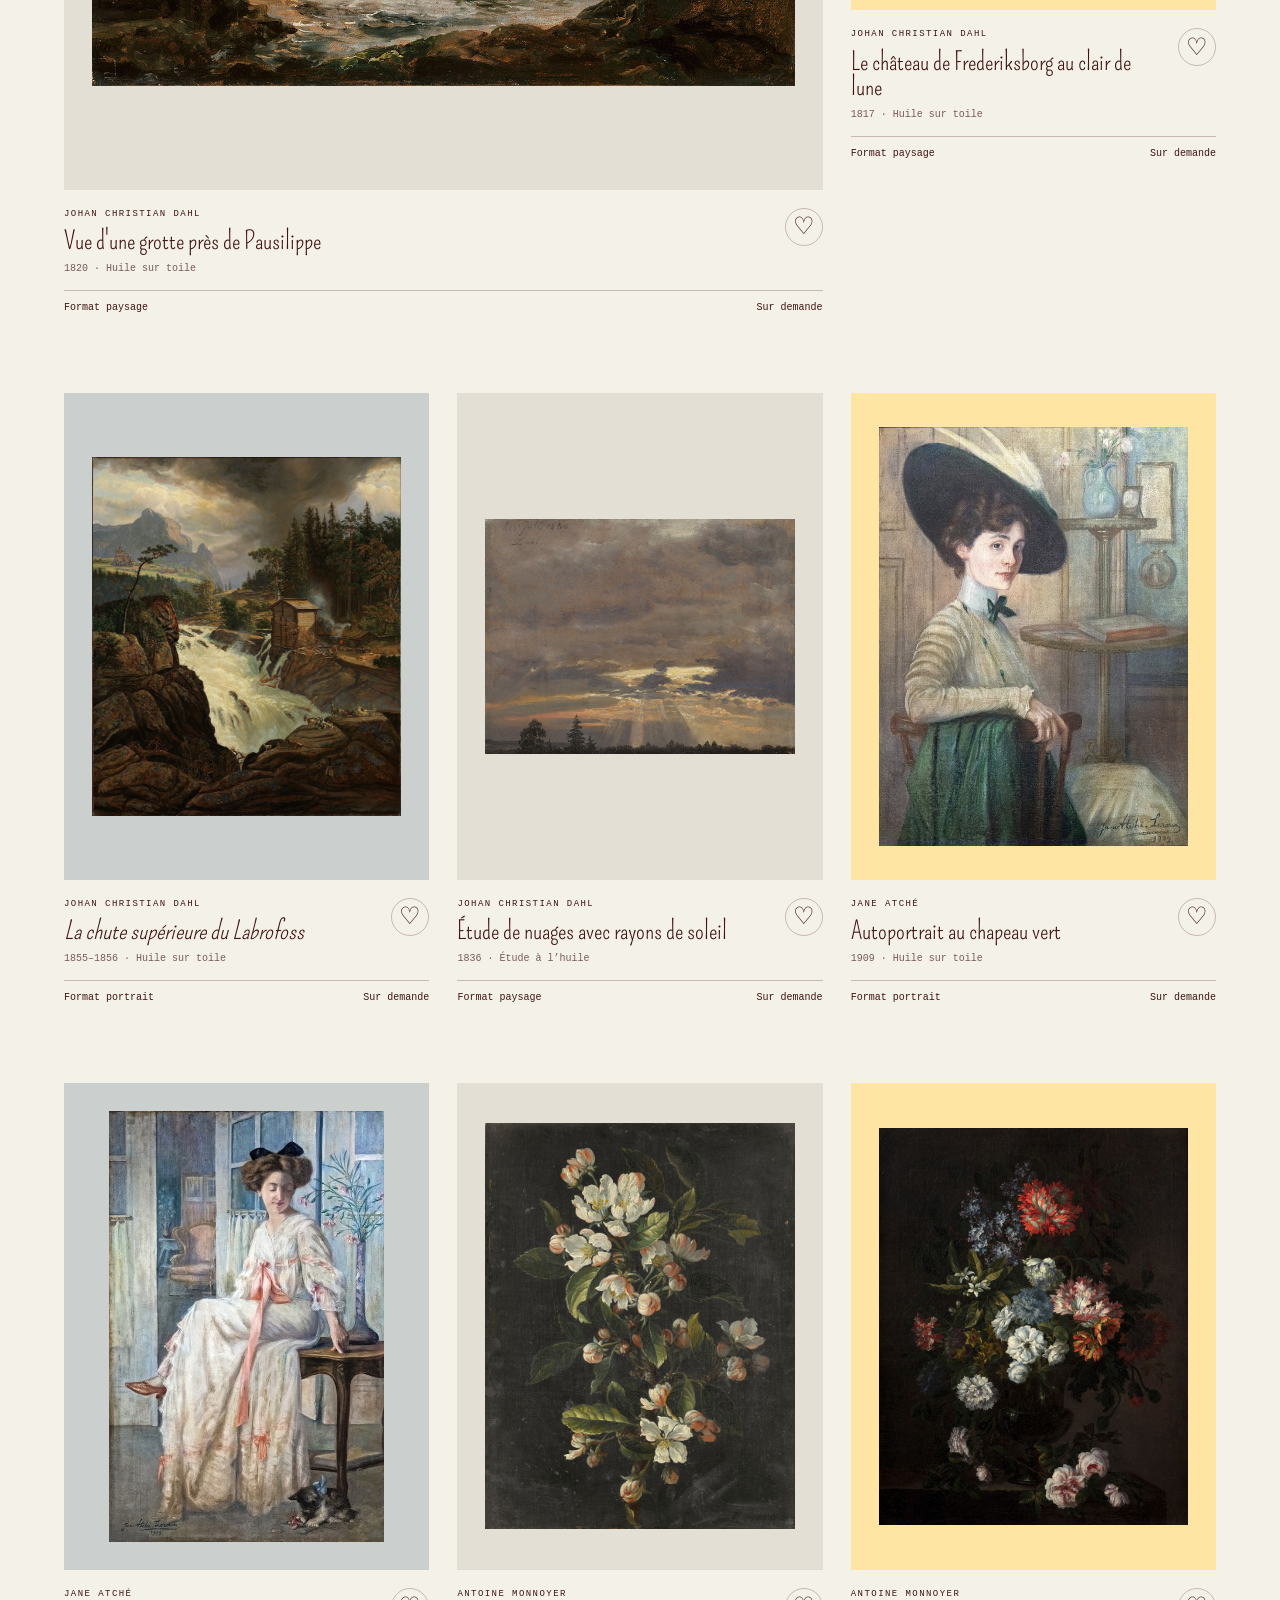
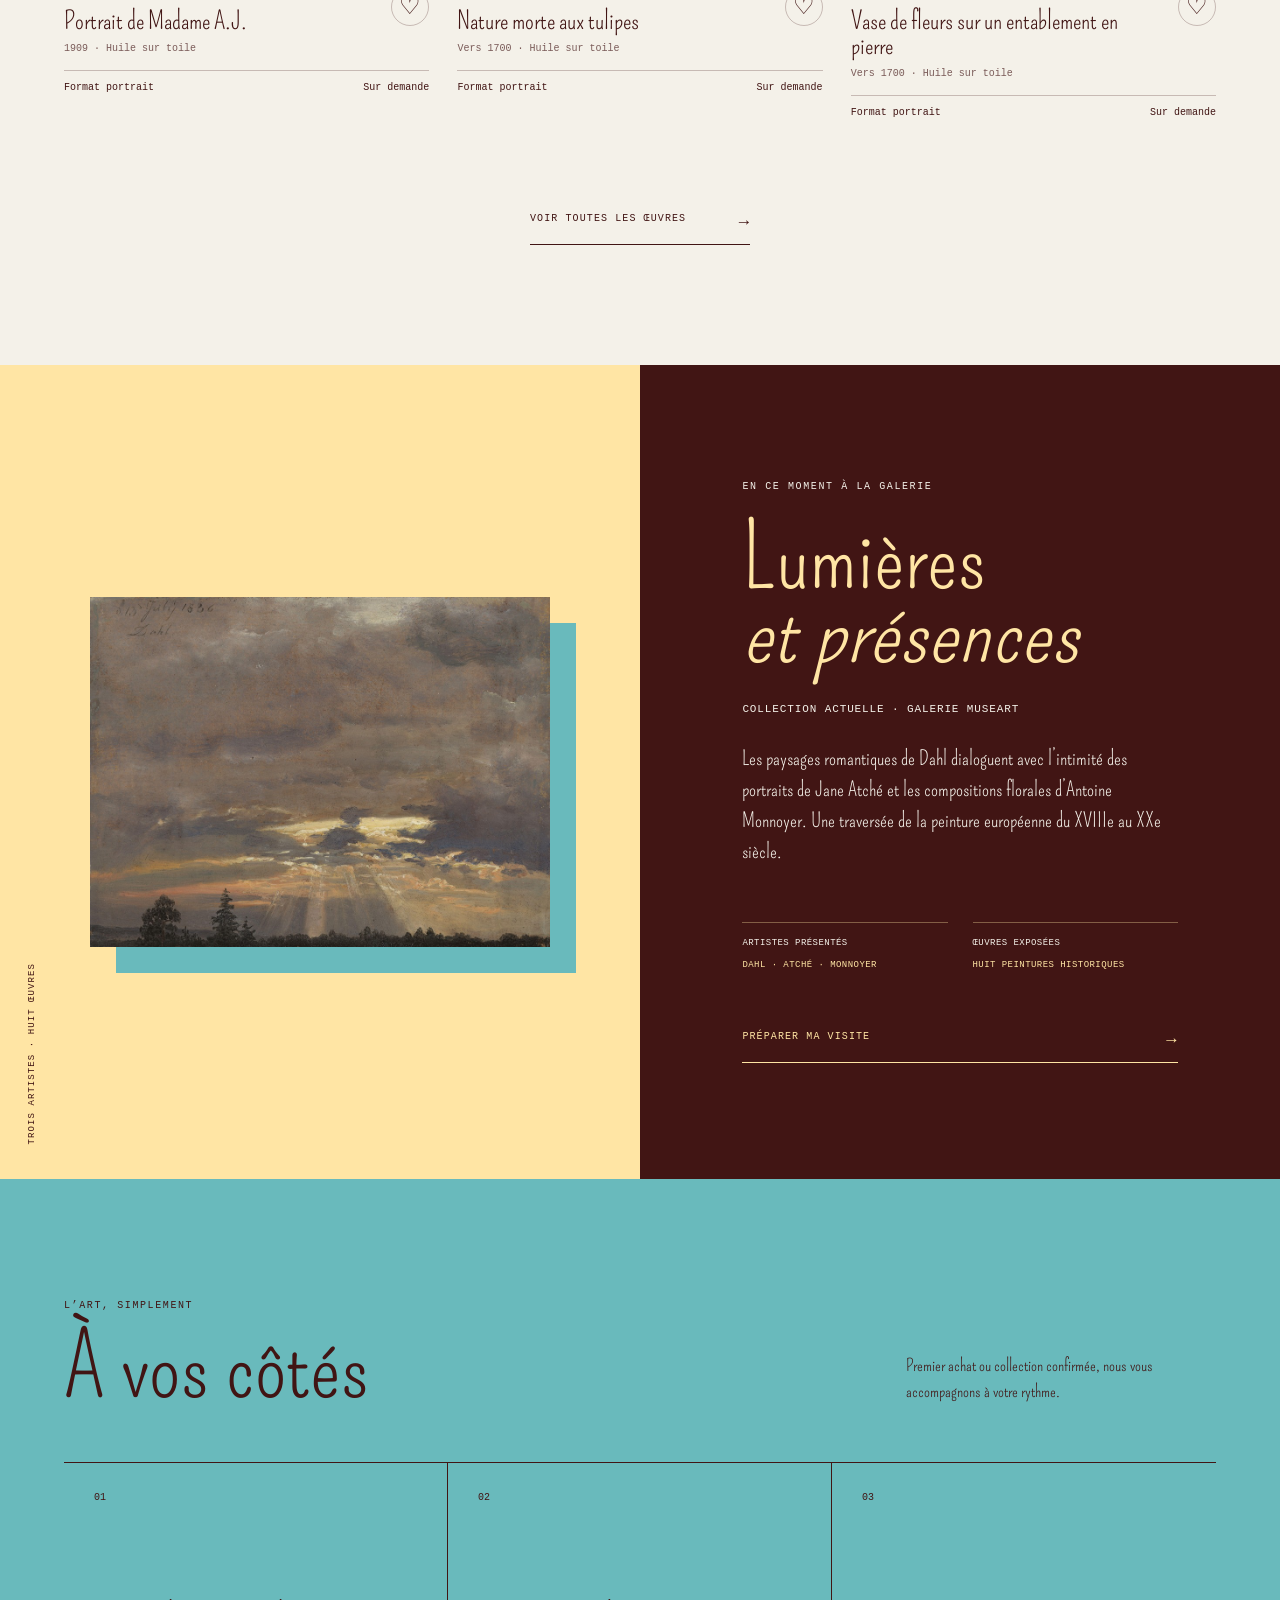
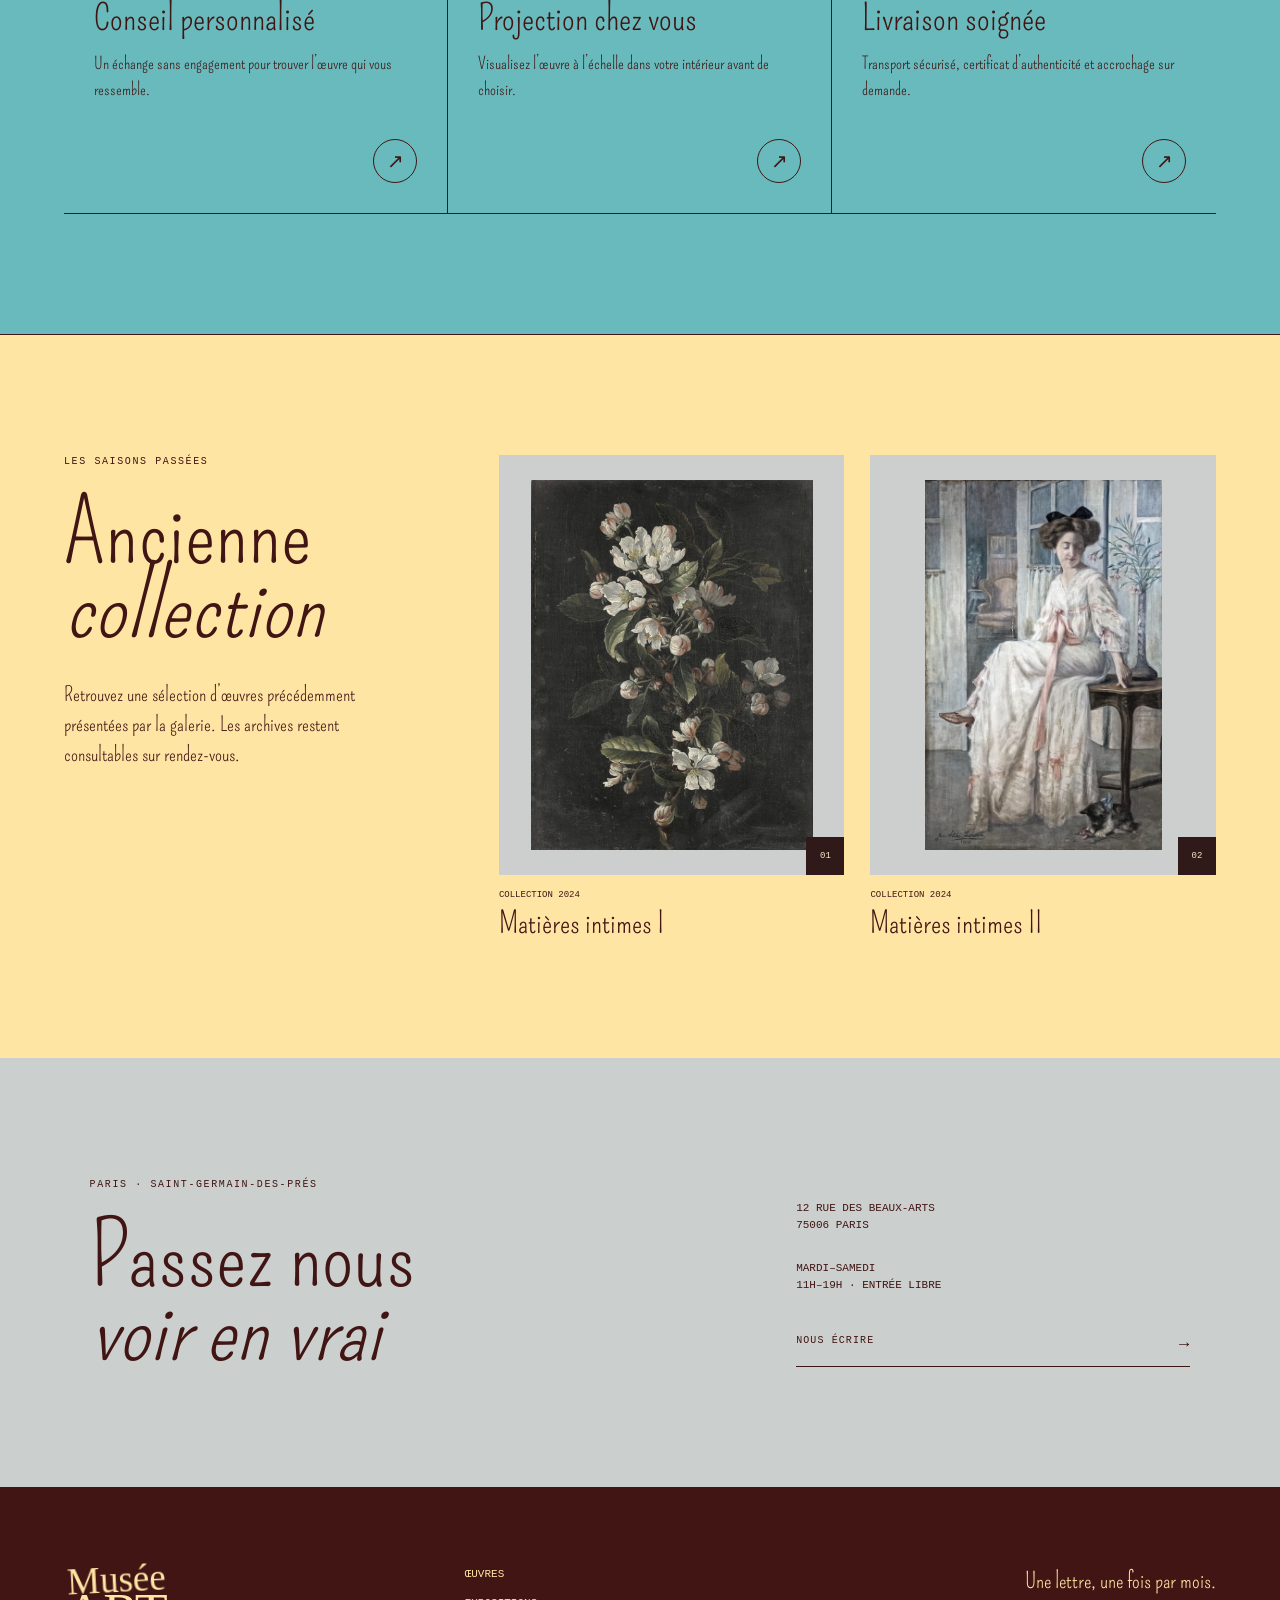
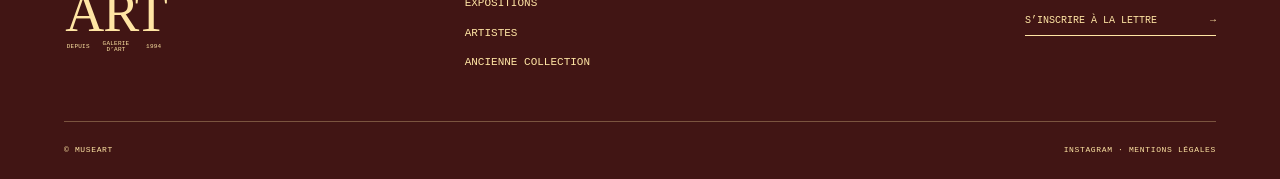
==== commit 36d7a578: "Refactor HTML structure for better readability" ====
--- a/index.html
+++ b/index.html
@@ -12,16 +12,26 @@
 <meta property="og:description" content="Découvrez les œuvres et les expositions de la galerie Museart à Paris.">
 <meta property="og:type" content="website">
 </head>
+  
 <body>
 <main id="accueil">
-<div class="announcement"><p>Entrée libre · Mardi-Samedi, 11h-19h</p><a href="#visiter">12 rue des Beaux-Arts, Paris 6e</a></div>
-
+<div class="announcement">
+  <p>Entrée libre · Mardi-Samedi, 11h-19h</p>
+  <a href="#visiter">12 rue des Beaux-Arts, Paris 6e</a>
+</div>
+  
 <header class="site-header">
-<a class="logo" href="#accueil" aria-label="Museart, accueil"><span class="logo-main">Musée</span><span class="logo-art">ART</span><span class="logo-signature"><small>Depuis</small><small>Galerie d’art</small><small>1994</small></span></a>
+<a class="logo" href="#accueil" aria-label="Museart, accueil">
+  <span class="logo-main">Musée</span><span class="logo-art">ART</span>
+  <span class="logo-signature"><small>Depuis</small><small>Galerie d’art</small><small>1994</small></span></a>
 <input type="checkbox" id="menu-toggle" aria-label="Afficher le menu de navigation" aria-controls="main-navigation">
 
 <nav class="nav" id="main-navigation" aria-label="Navigation principale">
-<a href="#oeuvres">Œuvres</a><a href="#exposition">Expositions</a><a href="#artistes">Artistes</a><a href="#archives">Ancienne collection</a><a href="#visiter">Visiter</a>
+  <a href="#oeuvres">Œuvres</a>
+  <a href="#exposition">Expositions</a>
+  <a href="#artistes">Artistes</a>
+  <a href="#archives">Ancienne collection</a>
+  <a href="#visiter">Visiter</a>
 </nav>
 <div class="header-actions">
 <a class="text-action" href="#oeuvres">Favoris</a>
@@ -36,6 +46,7 @@
 <p class="hero-intro">Du paysage romantique au portrait intime, trois artistes et huit œuvres racontent deux siècles de peinture européenne.</p>
 <a class="link-button" href="#exposition"><span>Découvrir l’exposition</span><span>→</span></a>
 </div>
+  
 <div class="hero-art">
 <div class="hero-image-wrap"><img src="images1/chapeau%20vert.jpg" alt="Autoportrait au chapeau vert de Jane Atché"></div>
 <div class="hero-caption"><span>01</span><p>Jane Atché<br><em>Auto-portrait au chapeau vert</em>, 1909</p></div>
@@ -50,8 +61,13 @@
 </div>
 
 <section class="artists" id="artistes">
-<div class="section-heading"><div><p class="eyebrow">Celles et ceux qui créent</p><h2>Les artistes</h2></div>
-<p class="artist-hint">Cliquez sur un nom pour découvrir son histoire</p></div>
+<div class="section-heading">
+  <div>
+    <p class="eyebrow">Celles et ceux qui créent</p><h2>Les artistes</h2>
+  </div>
+<p class="artist-hint">Cliquez sur un nom pour découvrir son histoire</p>
+</div>
+  
 <div class="artist-browser">
 <input type="radio" name="artist" id="a1" checked><input type="radio" name="artist" id="a2" ><input type="radio" name="artist" id="a3" >
 <div class="artist-list">
@@ -59,70 +75,178 @@
 <label for="a2"><span>02</span><strong>Jane Atché</strong><small>1872 – 1937</small><span>↗</span></label>
 <label for="a3"><span>03</span><strong>Antoine Monnoyer</strong><small>1670 – 1747</small><span>↗</span></label>
 </div>
+  
 <div class="stories">
-<article class="artist-story" id="s1"><div class="artist-portrait"><img src="images1/cascade.jpg" alt="Œuvre de Johan Christian Dahl"></div>
-<div><p class="eyebrow">Norvège · 1788 – 1857</p><h3>Johan Christian Dahl</h3><p>Figure fondatrice du romantisme norvégien, Dahl place le paysage au rang de sujet historique. Formé à Copenhague puis établi à Dresde, il peint une nature vécue : ciels changeants, roches, cascades et lumière deviennent les véritables protagonistes de ses tableaux.</p><a href="#oeuvres">Voir ses œuvres ↗</a></div></article>
-<article class="artist-story" id="s2"><div class="artist-portrait"><img src="images1/chapeau%20vert.jpg" alt="Œuvre de Jane Atché"></div>
-<div><p class="eyebrow">France · 1872 – 1937</p><h3>Jane Atché</h3><p>Peintre et affichiste née à Toulouse, Jane Atché se fait connaître dans le Paris de l’Art nouveau. Élève de Jean-Paul Laurens et proche de l’univers d’Alfons Mucha, elle développe un langage délicat où l’élégance graphique rencontre l’intimité du portrait.</p><a href="#oeuvres">Voir ses œuvres ↗</a></div></article>
-<article class="artist-story" id="s3"><div class="artist-portrait"><img src="images1/vase.jpg" alt="Œuvre de Antoine Monnoyer"></div>
-<div><p class="eyebrow">France · 1670 – 1747</p><h3>Antoine Monnoyer</h3><p>Héritier d’une grande tradition de peinture florale, Antoine Monnoyer compose des bouquets spectaculaires sur fonds sombres. Ses fleurs précises, presque théâtrales, témoignent des échanges artistiques entre la France et l’Angleterre au début du XVIIIe siècle.</p><a href="#oeuvres">Voir ses œuvres ↗</a></div></article>
+<article class="artist-story" id="s1">
+  <div class="artist-portrait">
+    <img src="images1/cascade.jpg" alt="Œuvre de Johan Christian Dahl">
+  </div>
+<div>
+  <p class="eyebrow">Norvège · 1788 – 1857</p>
+  <h3>Johan Christian Dahl</h3>
+  <p>Figure fondatrice du romantisme norvégien, Dahl place le paysage au rang de sujet historique. Formé à Copenhague puis établi à Dresde, il peint une nature vécue : ciels changeants, roches, cascades et lumière deviennent les véritables protagonistes de ses tableaux.</p>
+  <a href="#oeuvres">Voir ses œuvres ↗</a>
+</div>
+</article>
+  
+<article class="artist-story" id="s2">
+  <div class="artist-portrait">
+    <img src="images1/chapeau%20vert.jpg" alt="Œuvre de Jane Atché">
+  </div>
+<div>
+  <p class="eyebrow">France · 1872 – 1937</p>
+  <h3>Jane Atché</h3>
+  <p>Peintre et affichiste née à Toulouse, Jane Atché se fait connaître dans le Paris de l’Art nouveau. Élève de Jean-Paul Laurens et proche de l’univers d’Alfons Mucha, elle développe un langage délicat où l’élégance graphique rencontre l’intimité du portrait.</p>
+  <a href="#oeuvres">Voir ses œuvres ↗</a>
+</div>
+</article>
+
+<article class="artist-story" id="s3">
+  <div class="artist-portrait">
+    <img src="images1/vase.jpg" alt="Œuvre de Antoine Monnoyer">
+  </div>
+<div>
+  <p class="eyebrow">France · 1670 – 1747</p>
+  <h3>Antoine Monnoyer</h3>
+  <p>Héritier d’une grande tradition de peinture florale, Antoine Monnoyer compose des bouquets spectaculaires sur fonds sombres. Ses fleurs précises, presque théâtrales, témoignent des échanges artistiques entre la France et l’Angleterre au début du XVIIIe siècle.</p>
+  <a href="#oeuvres">Voir ses œuvres ↗</a>
+</div>
+</article>
 </div>
 </div>
 </section>
 
 <section class="collection" id="oeuvres">
-<<input type="radio" name="filtre" id="f-all" checked aria-label="Afficher toutes les œuvres">
-
+<input type="radio" name="filtre" id="f-all" checked aria-label="Afficher toutes les œuvres">
 <input type="radio" name="filtre" id="f-paysage" aria-label="Filtrer par paysage">
-
 <input type="radio" name="filtre" id="f-portrait" aria-label="Filtrer par portrait">
-
 <input type="radio" name="filtre" id="f-nature" aria-label="Filtrer par nature morte">
-<div class="section-heading"><div><p class="eyebrow">La sélection de la galerie</p><h2>Œuvres à découvrir</h2></div><p class="collection-count">08 œuvres</p></div>
+<div class="section-heading">
+  <div>
+  <p class="eyebrow">La sélection de la galerie</p>
+  <h2>Œuvres à découvrir</h2>
+  </div>
+  <p class="collection-count">08 œuvres</p>
+</div> 
 <div class="filters" role="group" aria-label="Filtrer les œuvres">
 <label for="f-all">Toutes</label><label for="f-paysage">Paysage</label><label for="f-portrait">Portrait</label><label for="f-nature">Nature morte</label>
 </div>
+  
 <div class="art-grid">
 <article class="art-card art-card--feature" data-cat="Paysage">
 <a class="art-card-image" href="#oeuvre-1" aria-label="Voir Vue d'une grotte près de Pausilippe"><img src="images1/grotte.jpg" alt="Vue d'une grotte près de Pausilippe, œuvre de Johan Christian Dahl"><span class="view-label">Voir l’œuvre ↗</span></a>
-<div class="art-card-info"><div><p class="eyebrow">Johan Christian Dahl</p><h3>Vue d'une grotte près de Pausilippe</h3><p class="art-meta">1820 · Huile sur toile</p></div>
-<label class="save-button"><input type="checkbox" aria-label="Ajouter aux favoris"><span></span></label></div>
-<div class="art-card-price"><span>Format paysage</span><strong>Sur demande</strong></div></article>
+<div class="art-card-info">
+  <div>
+    <p class="eyebrow">Johan Christian Dahl</p>
+    <h3>Vue d'une grotte près de Pausilippe</h3>
+    <p class="art-meta">1820 · Huile sur toile</p>
+  </div>
+<label class="save-button"><input type="checkbox" aria-label="Ajouter aux favoris"><span></span></label>
+</div>
+<div class="art-card-price"><span>Format paysage</span><strong>Sur demande</strong>
+</div>
+</article>
+  
 <article class="art-card" data-cat="Paysage">
 <a class="art-card-image" href="#oeuvre-2" aria-label="Voir Le château de Frederiksborg au clair de lune"><img src="images1/chateau.jpg" alt="Le château de Frederiksborg au clair de lune, œuvre de Johan Christian Dahl"><span class="view-label">Voir l’œuvre ↗</span></a>
-<div class="art-card-info"><div><p class="eyebrow">Johan Christian Dahl</p><h3>Le château de Frederiksborg au clair de lune</h3><p class="art-meta">1817 · Huile sur toile</p></div>
-<label class="save-button"><input type="checkbox" aria-label="Ajouter aux favoris"><span></span></label></div>
-<div class="art-card-price"><span>Format paysage</span><strong>Sur demande</strong></div></article>
+<div class="art-card-info">
+  <div>
+    <p class="eyebrow">Johan Christian Dahl</p>
+    <h3>Le château de Frederiksborg au clair de lune</h3>
+    <p class="art-meta">1817 · Huile sur toile</p>
+  </div>
+<label class="save-button"><input type="checkbox" aria-label="Ajouter aux favoris"><span></span></label>
+</div> 
+<div class="art-card-price">
+  <span>Format paysage</span><strong>Sur demande</strong>
+</div>
+</article>
+  
 <article class="art-card" data-cat="Paysage">
 <a class="art-card-image" href="#oeuvre-3" aria-label="Voir La chute supérieure du Labrofoss"><img src="images1/cascade.jpg" alt="La chute supérieure du Labrofoss, œuvre de Johan Christian Dahl"><span class="view-label">Voir l’œuvre ↗</span></a>
-<div class="art-card-info"><div><p class="eyebrow">Johan Christian Dahl</p><h3><em>La chute supérieure du Labrofoss</em></h3><p class="art-meta">1855–1856 · Huile sur toile</p></div>
-<label class="save-button"><input type="checkbox" aria-label="Ajouter aux favoris"><span></span></label></div>
-<div class="art-card-price"><span>Format portrait</span><strong>Sur demande</strong></div></article>
+<div class="art-card-info">
+  <div>
+    <p class="eyebrow">Johan Christian Dahl</p>
+    <h3><em>La chute supérieure du Labrofoss</em>
+    </h3><p class="art-meta">1855–1856 · Huile sur toile</p>
+  </div>
+<label class="save-button"><input type="checkbox" aria-label="Ajouter aux favoris"><span></span></label>
+</div>  
+<div class="art-card-price">
+  <span>Format portrait</span><strong>Sur demande</strong>
+</div>
+</article>
+  
 <article class="art-card" data-cat="Paysage">
 <a class="art-card-image" href="#oeuvre-4" aria-label="Voir Étude de nuages avec rayons de soleil"><img src="images1/nuages.jpg" alt="Étude de nuages avec rayons de soleil, œuvre de Johan Christian Dahl"><span class="view-label">Voir l’œuvre ↗</span></a>
-<div class="art-card-info"><div><p class="eyebrow">Johan Christian Dahl</p><h3>Étude de nuages avec rayons de soleil</h3><p class="art-meta">1836 · Étude à l’huile</p></div>
-<label class="save-button"><input type="checkbox" aria-label="Ajouter aux favoris"><span></span></label></div>
-<div class="art-card-price"><span>Format paysage</span><strong>Sur demande</strong></div></article>
+<div class="art-card-info"><div>
+  <p class="eyebrow">Johan Christian Dahl</p>
+  <h3>Étude de nuages avec rayons de soleil</h3>
+  <p class="art-meta">1836 · Étude à l’huile</p>
+</div>
+<label class="save-button"><input type="checkbox" aria-label="Ajouter aux favoris"><span></span></label>
+</div>
+<div class="art-card-price">
+  <span>Format paysage</span><strong>Sur demande</strong>
+</div>
+</article>
+  
 <article class="art-card" data-cat="Portrait">
 <a class="art-card-image" href="#oeuvre-5" aria-label="Voir Autoportrait au chapeau vert"><img src="images1/chapeau%20vert.jpg" alt="Autoportrait au chapeau vert, œuvre de Jane Atché"><span class="view-label">Voir l’œuvre ↗</span></a>
-<div class="art-card-info"><div><p class="eyebrow">Jane Atché</p><h3>Autoportrait au chapeau vert</h3><p class="art-meta">1909 · Huile sur toile</p></div>
-<label class="save-button"><input type="checkbox" aria-label="Ajouter aux favoris"><span></span></label></div>
-<div class="art-card-price"><span>Format portrait</span><strong>Sur demande</strong></div></article>
+<div class="art-card-info"><div>
+  <p class="eyebrow">Jane Atché</p>
+  <h3>Autoportrait au chapeau vert</h3>
+  <p class="art-meta">1909 · Huile sur toile</p>
+</div>
+<label class="save-button"><input type="checkbox" aria-label="Ajouter aux favoris"><span></span></label>
+</div>
+<div class="art-card-price">
+  <span>Format portrait</span><strong>Sur demande</strong>
+</div>
+</article>
+  
 <article class="art-card" data-cat="Portrait">
 <a class="art-card-image" href="#oeuvre-6" aria-label="Voir Portrait de Madame A.J."><img src="images1/portrait%20blanc.jpg" alt="Portrait de Madame A.J., œuvre de Jane Atché"><span class="view-label">Voir l’œuvre ↗</span></a>
-<div class="art-card-info"><div><p class="eyebrow">Jane Atché</p><h3>Portrait de Madame A.J.</h3><p class="art-meta">1909 · Huile sur toile</p></div>
-<label class="save-button"><input type="checkbox" aria-label="Ajouter aux favoris"><span></span></label></div>
-<div class="art-card-price"><span>Format portrait</span><strong>Sur demande</strong></div></article>
+<div class="art-card-info">
+  <div><p class="eyebrow">Jane Atché</p>
+    <h3>Portrait de Madame A.J.</h3>
+    <p class="art-meta">1909 · Huile sur toile</p>
+  </div>
+<label class="save-button"><input type="checkbox" aria-label="Ajouter aux favoris"><span></span></label>
+</div>
+<div class="art-card-price">
+  <span>Format portrait</span><strong>Sur demande</strong>
+</div>
+</article>
+  
 <article class="art-card" data-cat="Nature morte">
 <a class="art-card-image" href="#oeuvre-7" aria-label="Voir Nature morte aux tulipes"><img src="images1/tulipes.jpg" alt="Nature morte aux tulipes, œuvre de Antoine Monnoyer"><span class="view-label">Voir l’œuvre ↗</span></a>
-<div class="art-card-info"><div><p class="eyebrow">Antoine Monnoyer</p><h3>Nature morte aux tulipes</h3><p class="art-meta">Vers 1700 · Huile sur toile</p></div>
-<label class="save-button"><input type="checkbox" aria-label="Ajouter aux favoris"><span></span></label></div>
-<div class="art-card-price"><span>Format portrait</span><strong>Sur demande</strong></div></article>
+<div class="art-card-info">
+  <div>
+    <p class="eyebrow">Antoine Monnoyer</p>
+    <h3>Nature morte aux tulipes</h3>
+    <p class="art-meta">Vers 1700 · Huile sur toile</p>
+  </div>
+<label class="save-button"><input type="checkbox" aria-label="Ajouter aux favoris"><span></span></label>
+</div>
+<div class="art-card-price">
+  <span>Format portrait</span><strong>Sur demande</strong>
+</div>
+</article>
+  
 <article class="art-card" data-cat="Nature morte">
 <a class="art-card-image" href="#oeuvre-8" aria-label="Voir Vase de fleurs sur un entablement en pierre"><img src="images1/vase.jpg" alt="Vase de fleurs sur un entablement en pierre, œuvre de Antoine Monnoyer"><span class="view-label">Voir l’œuvre ↗</span></a>
-<div class="art-card-info"><div><p class="eyebrow">Antoine Monnoyer</p><h3>Vase de fleurs sur un entablement en pierre</h3><p class="art-meta">Vers 1700 · Huile sur toile</p></div>
+<div class="art-card-info">
+  <div>
+    <p class="eyebrow">Antoine Monnoyer</p>
+    <h3>Vase de fleurs sur un entablement en pierre</h3>
+    <p class="art-meta">Vers 1700 · Huile sur toile</p>
+  </div>
 <label class="save-button"><input type="checkbox" aria-label="Ajouter aux favoris"><span></span></label></div>
-<div class="art-card-price"><span>Format portrait</span><strong>Sur demande</strong></div></article>
+<div class="art-card-price">
+  <span>Format portrait</span><strong>Sur demande</strong>
+</div>
+</article>
 </div>
 <div class="center-action"><a class="link-button" href="#oeuvres"><span>Voir toutes les œuvres</span><span>→</span></a></div>
 </section>
@@ -149,18 +273,43 @@
 </section>
 
 <section class="archives" id="archives">
-<div class="archive-heading"><p class="eyebrow">Les saisons passées</p><h2>Ancienne<br><em>collection</em></h2><p>Retrouvez une sélection d’œuvres précédemment présentées par la galerie. Les archives restent consultables sur rendez-vous.</p></div>
+<div class="archive-heading">
+  <p class="eyebrow">Les saisons passées</p>
+  <h2>Ancienne<br><em>collection</em></h2>
+  <p>Retrouvez une sélection d’œuvres précédemment présentées par la galerie. Les archives restent consultables sur rendez-vous.</p>
+</div>
 <div class="archive-grid">
-<article><div><img src="images1/tulipes.jpg" alt="Composition florale avec des tulipes, œuvre d’Antoine Monnoyer"><span>01</span></div><p>Collection 2024</p><h3>Matières intimes I</h3></article>
-<article><div><<img src="images1/portrait%20blanc.jpg" alt="Portrait féminin peint par Jane Atché"><span>02</span></div><p>Collection 2024</p><h3>Matières intimes II</h3></article>
+<article>
+  <div>
+    <img src="images1/tulipes.jpg" alt="Composition florale avec des tulipes, œuvre d’Antoine Monnoyer"><span>01</span>
+  </div>
+  <p>Collection 2024</p>
+  <h3>Matières intimes I</h3>
+</article>
+<article>
+  <div>
+    <img src="images1/portrait%20blanc.jpg" alt="Portrait féminin peint par Jane Atché"><span>02</span>
+  </div>
+  <p>Collection 2024</p>
+  <h3>Matières intimes II</h3>
+</article>
 </div>
 </section>
 
 <section class="visit" id="visiter">
-<div><p class="eyebrow">Paris · Saint-Germain-des-Prés</p><h2>Passez nous<br><em>voir en vrai</em></h2></div>
+<div>
+  <p class="eyebrow">Paris · Saint-Germain-des-Prés</p>
+  <h2>Passez nous<br><em>voir en vrai</em></h2>
+</div>
 <div class="visit-details">
-<div><p>12 rue des Beaux-Arts</p><p>75006 Paris</p></div>
-<div><p>Mardi–Samedi</p><p>11h–19h · Entrée libre</p></div>
+<div>
+  <p>12 rue des Beaux-Arts</p>
+  <p>75006 Paris</p>
+</div>
+<div>
+  <p>Mardi–Samedi</p>
+  <p>11h–19h · Entrée libre</p>
+</div>
 <a class="link-button" href="mailto:bonjour@museart.fr"><span>Nous écrire</span><span>→</span></a>
 </div>
 </section>
--- a/CSS/style.css
+++ b/CSS/style.css
@@ -0,0 +1,270 @@
+@import url("https://fonts.googleapis.com/css2?family=Pompiere&display=swap");
+@font-face{font-family:"Stars Love";font-display:swap;src:url("fonts/StarsLove.ttf") format("truetype")}
+@font-face{font-family:"True Typewriter";font-display:swap;src:url("fonts/TrueTypewriter.ttf") format("truetype")}
+@font-face{font-family:"Perandory Condensed";font-display:swap;src:url("fonts/PerandoryCondensed.ttf") format("truetype")}
+:root{--turquoise:#69babc;--wine:#411514;--grey:#cbcfcd;--butter:#ffe5a4;--paper:#f4f1e9;--ink:#251d1b;--white:#fffdf8;--line:rgba(65,21,20,.25);
+--serif:"Pompiere",sans-serif;--display:"Pompiere",sans-serif;--mono:"True Typewriter",monospace;--script:"Stars Love",cursive;--logo:"Perandory Condensed","Times New Roman",serif}
+*{box-sizing:border-box}
+html{scroll-behavior:smooth}
+body{margin:0;background:var(--paper);color:var(--wine);font-family:var(--serif);font-size:17px}
+button,a{color:inherit}button{font:inherit}a{text-decoration:none}
+img{display:block;max-width:100%}
+h1,h2,h3,p{margin-top:0}
+input[hidden]{display:none}
+
+.announcement{min-height:36px;padding:8px 3.5vw;display:flex;align-items:center;justify-content:space-between;background:var(--wine);color:var(--butter);font:10px/1.4 var(--mono);letter-spacing:.11em;text-transform:uppercase}
+.announcement p{margin:0}.announcement a{border-bottom:1px solid currentColor}
+.site-header{height:100px;padding:0 3.5vw;display:grid;grid-template-columns:1fr auto 1fr;align-items:center;border-bottom:1px solid var(--line);position:sticky;top:0;z-index:30;background:color-mix(in srgb,var(--paper) 92%,transparent);backdrop-filter:blur(12px)}
+.logo{width:104px;display:flex;flex-direction:column;align-items:center;line-height:.65}
+.logo-main{height:25px;position:relative;z-index:1;font:37px/.7 var(--script);transform:rotate(-3deg)}
+.logo-art{font:54px/.8 var(--logo);letter-spacing:-.02em}
+.logo-signature{width:100%;margin-top:6px;display:grid;grid-template-columns:1fr 1.3fr 1fr;align-items:center;gap:5px;font:6px/1.05 var(--mono);letter-spacing:.04em;text-align:center;text-transform:uppercase}
+.logo-signature small{font:inherit}
+.nav{display:flex;align-items:center;gap:clamp(22px,3vw,48px);font:11px/1 var(--mono);letter-spacing:.08em;text-transform:uppercase}
+.nav a,.footer-links a{position:relative}
+.nav a::after,.footer-links a::after{content:"";position:absolute;left:0;right:100%;bottom:-6px;height:1px;background:currentColor;transition:right .22s ease}
+.nav a:hover::after,.footer-links a:hover::after{right:0}
+.header-actions{justify-self:end;display:flex;align-items:center;gap:24px}
+.text-action{padding:4px 0;font:10px/1 var(--mono);letter-spacing:.08em;text-transform:uppercase}
+.menu-button{width:34px;height:34px;border:1px solid var(--wine);display:none;place-content:center;gap:5px;cursor:pointer}
+.menu-button span{width:15px;height:1px;background:var(--wine);display:block;transition:transform .18s ease}
+
+.hero{min-height:calc(100svh - 136px);display:grid;grid-template-columns:1fr .82fr;border-bottom:1px solid var(--line)}
+.hero-copy{padding:clamp(70px,9vw,140px) 6vw 70px 7vw;display:flex;flex-direction:column;align-items:flex-start;justify-content:center}
+.eyebrow,.section-index{margin:0 0 28px;font:10px/1.4 var(--mono);letter-spacing:.16em;text-transform:uppercase}
+h1{margin-bottom:35px;font:500 clamp(72px,9.2vw,150px)/.72 var(--display);letter-spacing:-.025em}
+h1 em,h2 em,.large-statement em{font-family:var(--serif);font-weight:400}
+.hero-intro{max-width:500px;margin-bottom:38px;font-size:clamp(19px,1.7vw,25px);line-height:1.35}
+.link-button{min-width:220px;padding:16px 0 13px;display:flex;justify-content:space-between;gap:30px;border:0;border-bottom:1px solid currentColor;background:transparent;font:10px/1 var(--mono);letter-spacing:.11em;text-transform:uppercase;cursor:pointer}
+.link-button span:last-child{font-size:17px;transition:transform .18s ease}
+.link-button:hover span:last-child{transform:translateX(6px)}
+.link-button--light{color:var(--butter)}
+.hero-art{min-height:650px;padding:5vw 5vw 3vw 3vw;position:relative;overflow:hidden;background:var(--turquoise)}
+.hero-image-wrap{height:82%;max-height:720px;margin-left:auto;overflow:hidden;position:relative;z-index:1;box-shadow:18px 18px 0 var(--butter)}
+.hero-image-wrap img{width:100%;height:100%;object-fit:cover;transition:transform .7s cubic-bezier(.2,.7,.2,1)}
+.hero-image-wrap:hover img{transform:scale(1.025)}
+.hero-caption{width:75%;padding-top:28px;display:flex;gap:28px;position:relative;z-index:2;font:12px/1.5 var(--mono)}
+.hero-caption p{margin:0}.hero-caption em{font-family:var(--serif);font-size:15px}
+.hero-mark{position:absolute;right:-4vw;bottom:-5vw;color:color-mix(in srgb,var(--wine) 12%,transparent);font:35vw/.7 var(--display)}
+
+.intro-band{padding:120px 7vw;display:grid;grid-template-columns:1fr 4fr 1.2fr;align-items:start;gap:4vw;background:var(--grey)}
+.large-statement{max-width:980px;margin:0;font:400 clamp(40px,5vw,76px)/1.02 var(--display)}
+.intro-note{margin:0;font-size:17px;line-height:1.5}
+.section-index{margin:0}
+
+.artists{padding:120px 5vw;background:var(--paper);border-bottom:1px solid var(--line)}
+.section-heading{display:flex;align-items:flex-end;justify-content:space-between;gap:30px;margin-bottom:58px}
+.section-heading .eyebrow{margin-bottom:18px}
+h2{margin-bottom:0;font:400 clamp(58px,7vw,112px)/.82 var(--display)}
+.artist-hint{max-width:230px;margin:0;font:10px/1.5 var(--mono);letter-spacing:.06em;text-transform:uppercase}
+.artist-browser{display:grid;grid-template-columns:1fr 1.08fr;gap:5vw;align-items:stretch}
+.artist-list{border-top:1px solid var(--wine)}
+.artist-list label{width:100%;min-height:112px;padding:20px 4px;display:grid;grid-template-columns:38px 1fr auto 24px;gap:18px;align-items:center;border-bottom:1px solid var(--line);cursor:pointer;transition:padding .22s ease,background .22s ease}
+.artist-list label>span,.artist-list label>small{font:9px/1.4 var(--mono);letter-spacing:.06em;text-transform:uppercase}
+.artist-list label>strong{font:38px/1 var(--display)}
+.artist-list label>span:last-child{font:19px/1 var(--display);transition:transform .22s ease}
+.artist-list label:hover,#a1:checked~.artist-list label[for=a1],#a2:checked~.artist-list label[for=a2],#a3:checked~.artist-list label[for=a3]{padding-left:18px;padding-right:18px;background:var(--butter)}
+.artist-list label:hover>span:last-child,#a1:checked~.artist-list label[for=a1]>span:last-child,#a2:checked~.artist-list label[for=a2]>span:last-child,#a3:checked~.artist-list label[for=a3]>span:last-child{transform:rotate(45deg)}
+.artist-browser input{position:absolute;opacity:0;pointer-events:none}
+.artist-browser input:focus-visible~.artist-list label{outline:none}
+.artist-story{min-height:470px;padding:34px;display:none;grid-template-columns:.8fr 1fr;gap:36px;align-items:center;background:var(--grey)}
+#a1:checked~.stories #s1,#a2:checked~.stories #s2,#a3:checked~.stories #s3{display:grid}
+.stories{display:grid}
+.artist-portrait{height:395px;padding:20px;display:grid;place-items:center;background:var(--turquoise);overflow:hidden}
+.artist-portrait img{width:100%;height:100%;object-fit:contain;animation:artistReveal .38s ease both}
+.artist-story .eyebrow{margin-bottom:20px}
+.artist-story h3{margin-bottom:22px;font:48px/.95 var(--display)}
+.artist-story p:not(.eyebrow){font-size:19px;line-height:1.45}
+.artist-story a{width:fit-content;padding-bottom:6px;display:flex;gap:30px;border-bottom:1px solid currentColor;font:9px/1 var(--mono);letter-spacing:.06em;text-transform:uppercase}
+@keyframes artistReveal{from{opacity:0;transform:scale(.97)}}
+
+.collection{padding:120px 5vw}
+.collection-count{margin:0;font:10px/1 var(--mono);letter-spacing:.12em;text-transform:uppercase}
+.filters{margin-bottom:52px;padding:14px 0;display:flex;gap:10px;border-top:1px solid var(--line);border-bottom:1px solid var(--line)}
+.filters label{padding:10px 18px;border:1px solid transparent;border-radius:50px;font:10px/1 var(--mono);letter-spacing:.06em;text-transform:uppercase;cursor:pointer}
+.filters label:hover,#f-all:checked~.filters [for=f-all],#f-paysage:checked~.filters [for=f-paysage],#f-portrait:checked~.filters [for=f-portrait],#f-nature:checked~.filters [for=f-nature]{border-color:var(--wine);background:var(--wine);color:var(--paper)}
+#f-paysage:checked~.art-grid .art-card:not([data-cat=Paysage]),#f-portrait:checked~.art-grid .art-card:not([data-cat=Portrait]),#f-nature:checked~.art-grid .art-card:not([data-cat="Nature morte"]){display:none}
+#f-paysage:checked~.art-grid .art-card--feature,#f-portrait:checked~.art-grid .art-card--feature,#f-nature:checked~.art-grid .art-card--feature{grid-column:auto}
+.art-grid{display:grid;grid-template-columns:repeat(3,1fr);align-items:start;column-gap:2.2vw;row-gap:80px}
+.art-card--feature{grid-column:span 2}
+.art-card-image{width:100%;height:clamp(360px,38vw,620px);padding:28px;display:block;position:relative;overflow:hidden;background:#e3dfd5;cursor:zoom-in}
+.art-card--feature .art-card-image{height:clamp(460px,52vw,760px)}
+.art-card:nth-child(3n+2) .art-card-image{background:var(--butter)}
+.art-card:nth-child(3n) .art-card-image{background:var(--grey)}
+.art-card-image img{width:100%;height:100%;object-fit:contain;transition:transform .5s ease}
+.art-card-image:hover img{transform:scale(1.025)}
+.view-label{padding:10px 12px;position:absolute;right:0;bottom:0;display:flex;gap:22px;background:var(--wine);color:var(--paper);font:9px/1 var(--mono);letter-spacing:.08em;text-transform:uppercase;transform:translateY(100%);transition:transform .22s ease}
+.art-card-image:hover .view-label,.art-card-image:focus-visible .view-label{transform:translateY(0)}
+.art-card-info{padding:18px 0 14px;display:flex;justify-content:space-between;gap:20px;border-bottom:1px solid var(--line)}
+.art-card-info .eyebrow{margin-bottom:9px;font-size:9px}
+.art-card-info h3{margin:0 0 7px;font-size:25px;font-weight:500;line-height:1}
+.art-meta{margin:0;font:10px/1.5 var(--mono);color:color-mix(in srgb,var(--wine) 68%,transparent)}
+.save-button{width:38px;height:38px;flex:0 0 auto;display:grid;place-items:center;border:1px solid var(--line);border-radius:50%;cursor:pointer}
+.save-button input{position:absolute;opacity:0}
+.save-button span::before{content:"♡";font-size:24px;line-height:1}
+.save-button:has(input:checked){background:var(--wine);color:var(--butter)}
+.save-button:has(input:checked) span::before{content:"♥"}
+.save-button:has(input:focus-visible){outline:2px solid var(--wine);outline-offset:2px}
+.art-card-price{padding-top:12px;display:flex;justify-content:space-between;font:10px/1 var(--mono)}
+.art-card-price strong{font-weight:400}
+.center-action{margin-top:80px;display:flex;justify-content:center}
+
+.exhibition{min-height:780px;display:grid;grid-template-columns:1fr 1fr;background:var(--wine);color:var(--paper)}
+.exhibition>*{min-width:0}
+.exhibition-image{min-height:780px;padding:7vw;position:relative;display:grid;place-items:center;background:var(--butter)}
+.exhibition-image img{width:min(100%,650px);box-shadow:26px 26px 0 var(--turquoise)}
+.vertical-label{position:absolute;left:28px;bottom:34px;color:var(--wine);font:9px/1 var(--mono);letter-spacing:.12em;text-transform:uppercase;writing-mode:vertical-rl;transform:rotate(180deg)}
+.exhibition-copy{padding:clamp(70px,9vw,140px) 8vw;display:flex;flex-direction:column;justify-content:center}
+.exhibition-copy h2{margin-bottom:35px;color:var(--butter)}
+.date{margin-bottom:28px;font:11px/1 var(--mono);letter-spacing:.08em;text-transform:uppercase}
+.body-copy{max-width:540px;font-size:20px;line-height:1.55}
+.event-info{margin:35px 0 45px;display:grid;grid-template-columns:1fr 1fr;gap:25px}
+.event-info div{padding-top:14px;display:grid;gap:9px;border-top:1px solid rgba(255,229,164,.35)}
+.event-info span,.event-info strong{font:9px/1.4 var(--mono);letter-spacing:.05em;text-transform:uppercase}
+.event-info strong{color:var(--butter)}
+
+.services{padding:120px 5vw;background:var(--turquoise)}
+.services .section-heading .intro-note{max-width:310px}
+.service-grid{display:grid;grid-template-columns:repeat(3,1fr);border-top:1px solid var(--wine);border-bottom:1px solid var(--wine)}
+.service-card{min-height:350px;padding:30px;display:flex;flex-direction:column;border-right:1px solid var(--wine)}
+.service-card:last-child{border-right:0}
+.service-card>span{margin-bottom:auto;font:10px/1 var(--mono)}
+.service-card h3{margin:60px 0 15px;font:36px/1 var(--display)}
+.service-card p{max-width:330px;line-height:1.5}
+.service-card a{width:44px;height:44px;margin-top:20px;display:grid;place-items:center;align-self:flex-end;border:1px solid var(--wine);border-radius:50%;font-size:20px;transition:.18s ease}
+.service-card a:hover{transform:rotate(45deg);background:var(--wine);color:var(--turquoise)}
+
+.archives{padding:120px 5vw;display:grid;grid-template-columns:.65fr 1.35fr;gap:7vw;background:var(--butter);border-top:1px solid var(--wine)}
+.archive-heading{position:sticky;top:50px;align-self:start}
+.archive-heading h2{margin-bottom:35px}
+.archive-heading>p:last-child{max-width:390px;font-size:20px;line-height:1.5}
+.archive-grid{display:grid;grid-template-columns:minmax(0,1fr) minmax(0,1fr);gap:50px 26px}
+.archive-grid article{min-width:0}
+.archive-grid article>div{height:420px;width:100%;padding:25px;position:relative;display:flex;align-items:center;justify-content:center;overflow:hidden;background:var(--grey);filter:saturate(.5);transition:filter .25s ease}
+.archive-grid article:hover>div{filter:saturate(1)}
+.archive-grid img{max-width:100% !important;max-height:370px !important;width:auto !important;height:auto !important;object-fit:contain !important}
+.archive-grid article>div{height:420px !important;max-height:420px !important;overflow:hidden !important}
+.archive-grid article>div span{width:38px;height:38px;position:absolute;right:0;bottom:0;display:grid;place-items:center;background:var(--wine);color:var(--butter);font:9px/1 var(--mono)}
+.archive-grid article>p{margin:16px 0 8px;font:9px/1 var(--mono);text-transform:uppercase}
+.archive-grid h3{margin:0;font:30px/1 var(--display)}
+
+.visit{padding:120px 7vw;display:grid;grid-template-columns:1.5fr 1fr;gap:9vw;align-items:end;background:var(--grey)}
+.visit-details{display:grid;gap:25px;font:11px/1.6 var(--mono);text-transform:uppercase}
+.visit-details p{margin:0}
+
+footer{padding:80px 5vw 25px;display:grid;grid-template-columns:1fr 1fr 1fr;gap:50px;background:var(--wine);color:var(--butter)}
+.footer-links{display:grid;justify-items:start;gap:14px;font:11px/1.4 var(--mono);text-transform:uppercase}
+.newsletter{justify-self:end}
+.newsletter p{font-size:22px}
+.newsletter a{padding-bottom:9px;display:flex;justify-content:space-between;gap:40px;border-bottom:1px solid currentColor;font:10px/1 var(--mono);text-transform:uppercase}
+.footer-bottom{padding-top:24px;grid-column:1/-1;display:flex;justify-content:space-between;border-top:1px solid rgba(255,229,164,.3);font:8px/1 var(--mono);letter-spacing:.08em;text-transform:uppercase}
+
+.art-modal{position:fixed;inset:0;z-index:100;display:none;place-items:center;padding:3vw}
+.art-modal:target{display:grid}
+.modal-backdrop{position:absolute;inset:0;background:rgba(20,10,10,.78);backdrop-filter:blur(6px);cursor:zoom-out}
+.modal-panel{width:min(1050px,100%);max-height:90vh;display:grid;grid-template-columns:1.1fr .9fr;position:relative;z-index:1;overflow:auto;background:var(--paper);box-shadow:0 30px 80px rgba(0,0,0,.3)}
+.modal-close{width:42px;height:42px;position:absolute;top:18px;right:18px;z-index:2;display:grid;place-items:center;border:1px solid var(--wine);border-radius:50%;background:var(--paper);font-size:26px;line-height:1}
+.modal-visual{min-height:660px;padding:60px;display:grid;place-items:center;background:var(--grey)}
+.modal-visual img{max-height:540px;width:100%;height:100%;object-fit:contain}
+.modal-copy{padding:85px 55px 55px;display:flex;flex-direction:column;justify-content:center}
+.modal-copy h2{margin-bottom:18px;font-size:clamp(52px,5vw,78px)}
+.modal-specs{margin:35px 0;border-top:1px solid var(--line)}
+.modal-specs p{margin:0;padding:12px 0;display:flex;justify-content:space-between;border-bottom:1px solid var(--line);font:9px/1 var(--mono);text-transform:uppercase}
+.modal-specs strong{font-weight:400}
+
+a:focus-visible,label:focus-visible{outline:2px solid var(--wine);outline-offset:3px}
+
+@media (max-width:900px){
+.site-header{grid-template-columns:1fr auto;height:82px}
+.nav{position:absolute;top:82px;left:0;right:0;padding:45px 5vw;display:none;flex-direction:column;align-items:flex-start;background:var(--paper);border-bottom:1px solid var(--wine);font-size:17px}
+#menu-toggle:checked~.nav{display:flex}
+.menu-button{display:grid}
+#menu-toggle:checked~.header-actions .menu-button span:first-child{transform:translateY(3px) rotate(45deg)}
+#menu-toggle:checked~.header-actions .menu-button span:last-child{transform:translateY(-3px) rotate(-45deg)}
+.hero{grid-template-columns:1fr}
+.hero-copy{min-height:650px;padding:90px 7vw 70px}
+.hero-art{min-height:720px;padding:8vw}
+.intro-band{grid-template-columns:1fr;padding:90px 7vw}
+.artist-browser{grid-template-columns:1fr}
+.artist-story{min-height:430px}
+.art-grid{grid-template-columns:1fr 1fr}
+.art-card--feature{grid-column:span 2}
+.exhibition{grid-template-columns:1fr}
+.exhibition-copy{min-height:700px}
+.service-grid{grid-template-columns:1fr}
+.service-card{min-height:290px;border-right:0;border-bottom:1px solid var(--wine)}
+.service-card:last-child{border-bottom:0}
+.archives{grid-template-columns:1fr}
+.archive-heading{position:static}
+.visit{grid-template-columns:1fr}
+footer{grid-template-columns:1fr}
+.newsletter{justify-self:start}
+.modal-panel{grid-template-columns:1fr;max-height:94vh}
+.modal-visual{min-height:45vh;padding:40px}
+.modal-copy{padding:60px 28px 40px}
+}
+@media (max-width:600px){
+.announcement{justify-content:center}
+.announcement a,.text-action{display:none}
+.logo{width:90px}.logo-main{font-size:31px}.logo-art{font-size:46px}.logo-signature{display:none}
+.hero-copy{min-height:580px}
+h1{font-size:clamp(64px,22vw,95px)}
+.hero-art{min-height:590px;padding:10vw 7vw}
+.hero-image-wrap{height:78%;box-shadow:10px 10px 0 var(--butter)}
+.intro-band,.artists,.collection,.services,.archives,.visit{padding-top:80px;padding-bottom:80px}
+.section-heading{align-items:flex-start;flex-direction:column}
+.filters{overflow-x:auto}.filters label{white-space:nowrap}
+.artist-list label{min-height:92px;grid-template-columns:26px 1fr 20px}
+.artist-list label>strong{font-size:30px}
+.artist-list label>small{display:none}
+.artist-story{padding:24px;grid-template-columns:1fr}
+.artist-portrait{height:300px}
+.art-grid{grid-template-columns:1fr;row-gap:55px}
+.art-card--feature{grid-column:auto}
+.art-card-image,.art-card--feature .art-card-image{height:480px}
+.event-info{grid-template-columns:1fr}
+.exhibition-image{min-height:520px;padding:18vw 12vw}
+.exhibition-copy{min-height:650px;padding:90px 8vw}
+.exhibition-copy h2{font-size:clamp(56px,18vw,58px)}
+.archive-grid{grid-template-columns:1fr}
+.archive-grid article:nth-child(3){grid-column:auto;width:100%}
+.archive-grid article>div{height:430px}
+.modal-panel{max-height:94vh}
+.modal-visual{min-height:45vh;padding:40px}
+.modal-copy{padding:60px 28px 40px}
+}
+@media (prefers-reduced-motion:reduce){*,*::before,*::after{scroll-behavior:auto!important;transition-duration:.01ms!important;animation-duration:.01ms!important}}
+#menu-toggle,
+.collection > input[type="radio"] {
+  position: absolute;
+  width: 1px;
+  height: 1px;
+  padding: 0;
+  margin: -1px;
+  overflow: hidden;
+  clip: rect(0, 0, 0, 0);
+  white-space: nowrap;
+  clip-path: inset(50%);
+  border: 0;
+}
+#menu-toggle:focus-visible ~ .header-actions .menu-button {
+outline: 2px solid var(--wine);
+outline-offset: 4px;
+}
+#f-all:focus-visible ~ .filters label[for="f-all"],
+#f-paysage:focus-visible ~ .filters label[for="f-paysage"],
+#f-portrait:focus-visible ~ .filters label[for="f-portrait"],
+#f-nature:focus-visible ~ .filters label[for="f-nature"] {
+outline: 2px solid var(--wine);
+outline-offset: 3px;
+}
+.menu-button:focus-visible,
+.filters label:focus-visible,
+a:focus-visible {
+outline: 2px solid var(--wine);
+outline-offset: 3px;
+}
+section[id],
+main[id] {
+scroll-margin-top: 110px;
+}
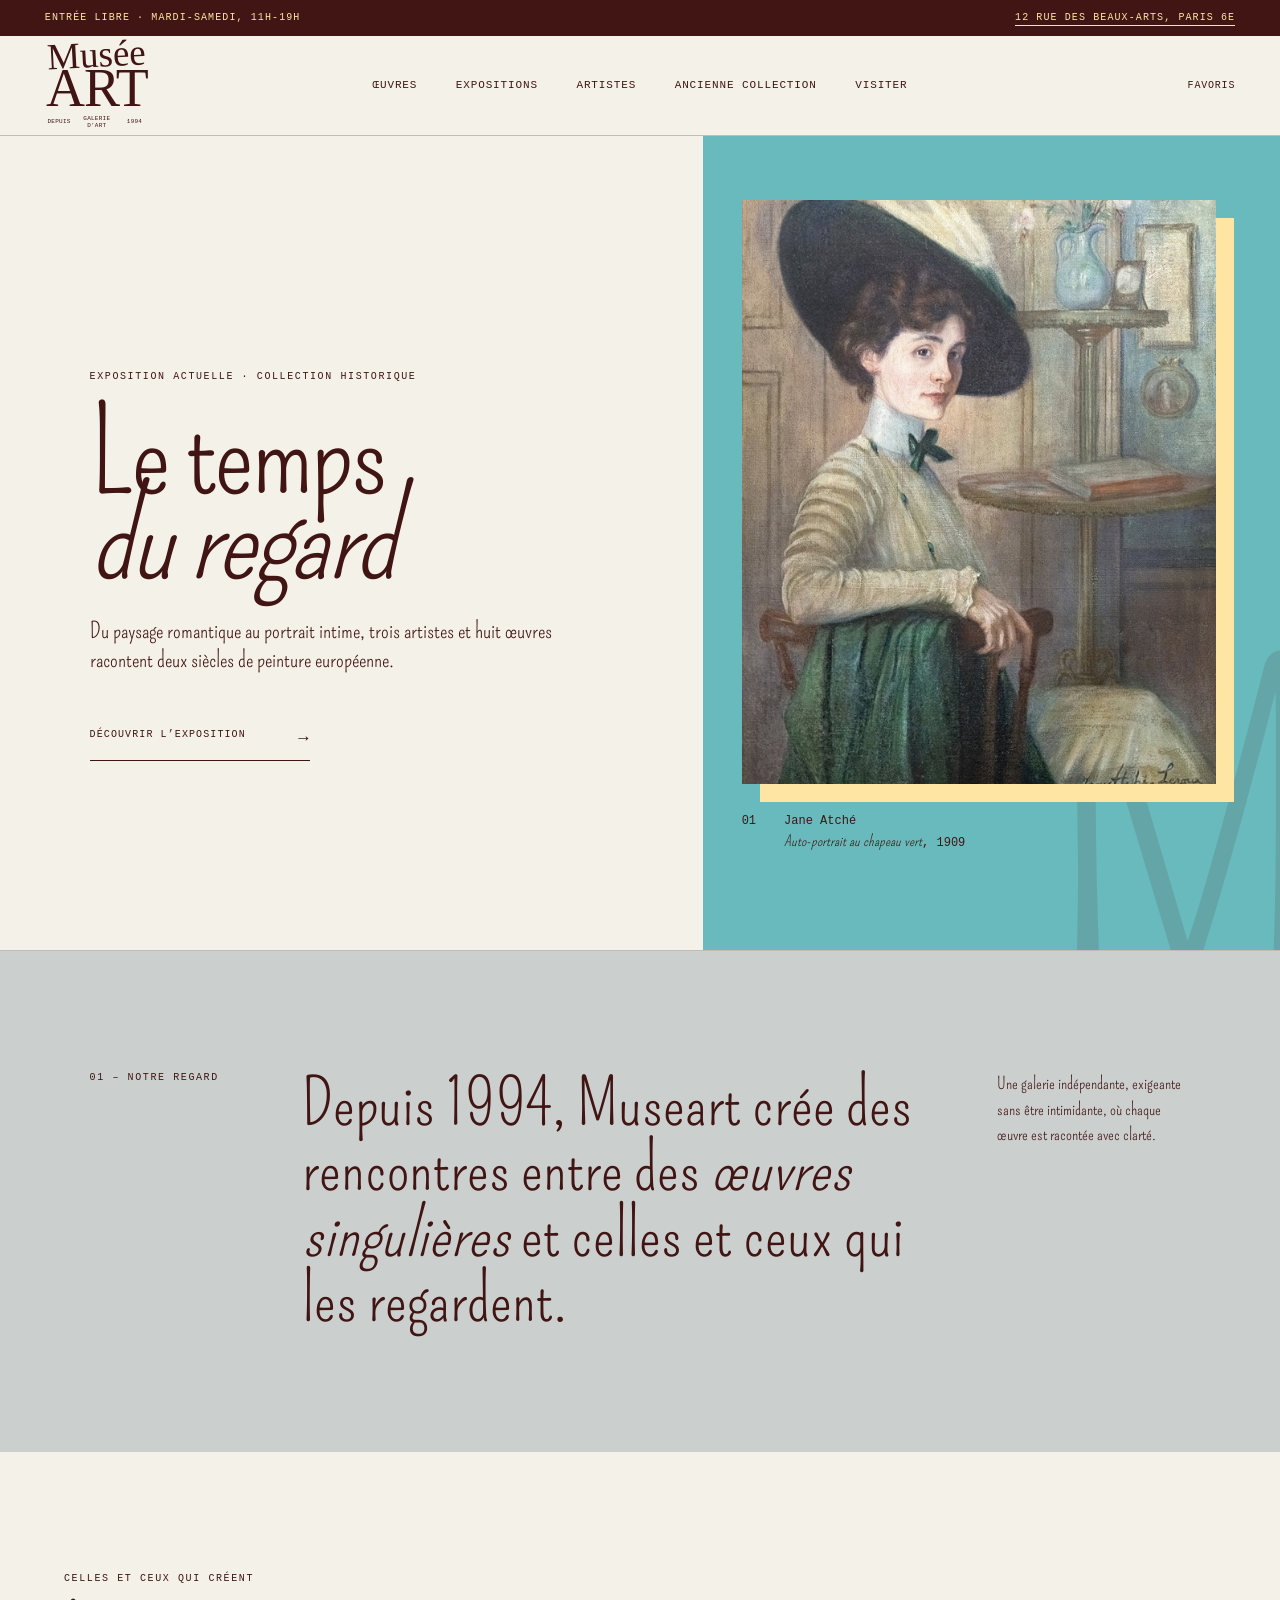
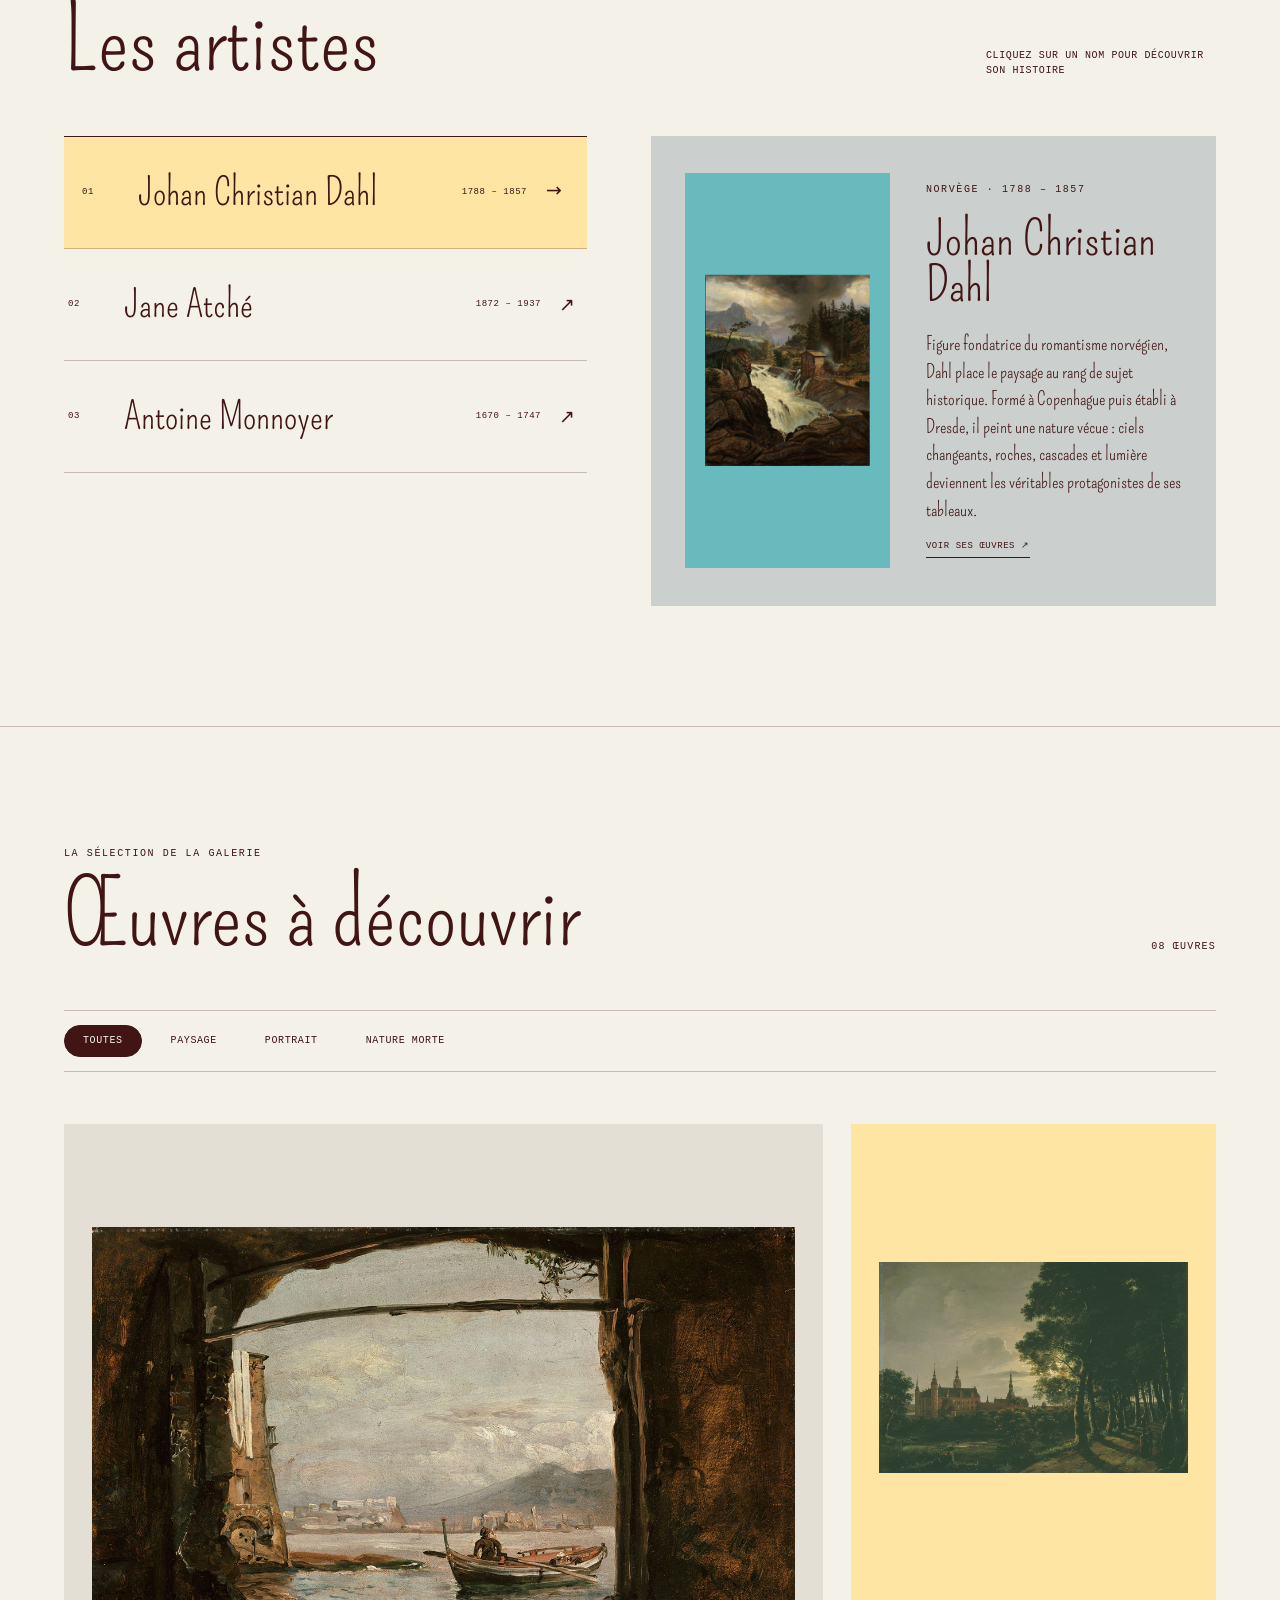
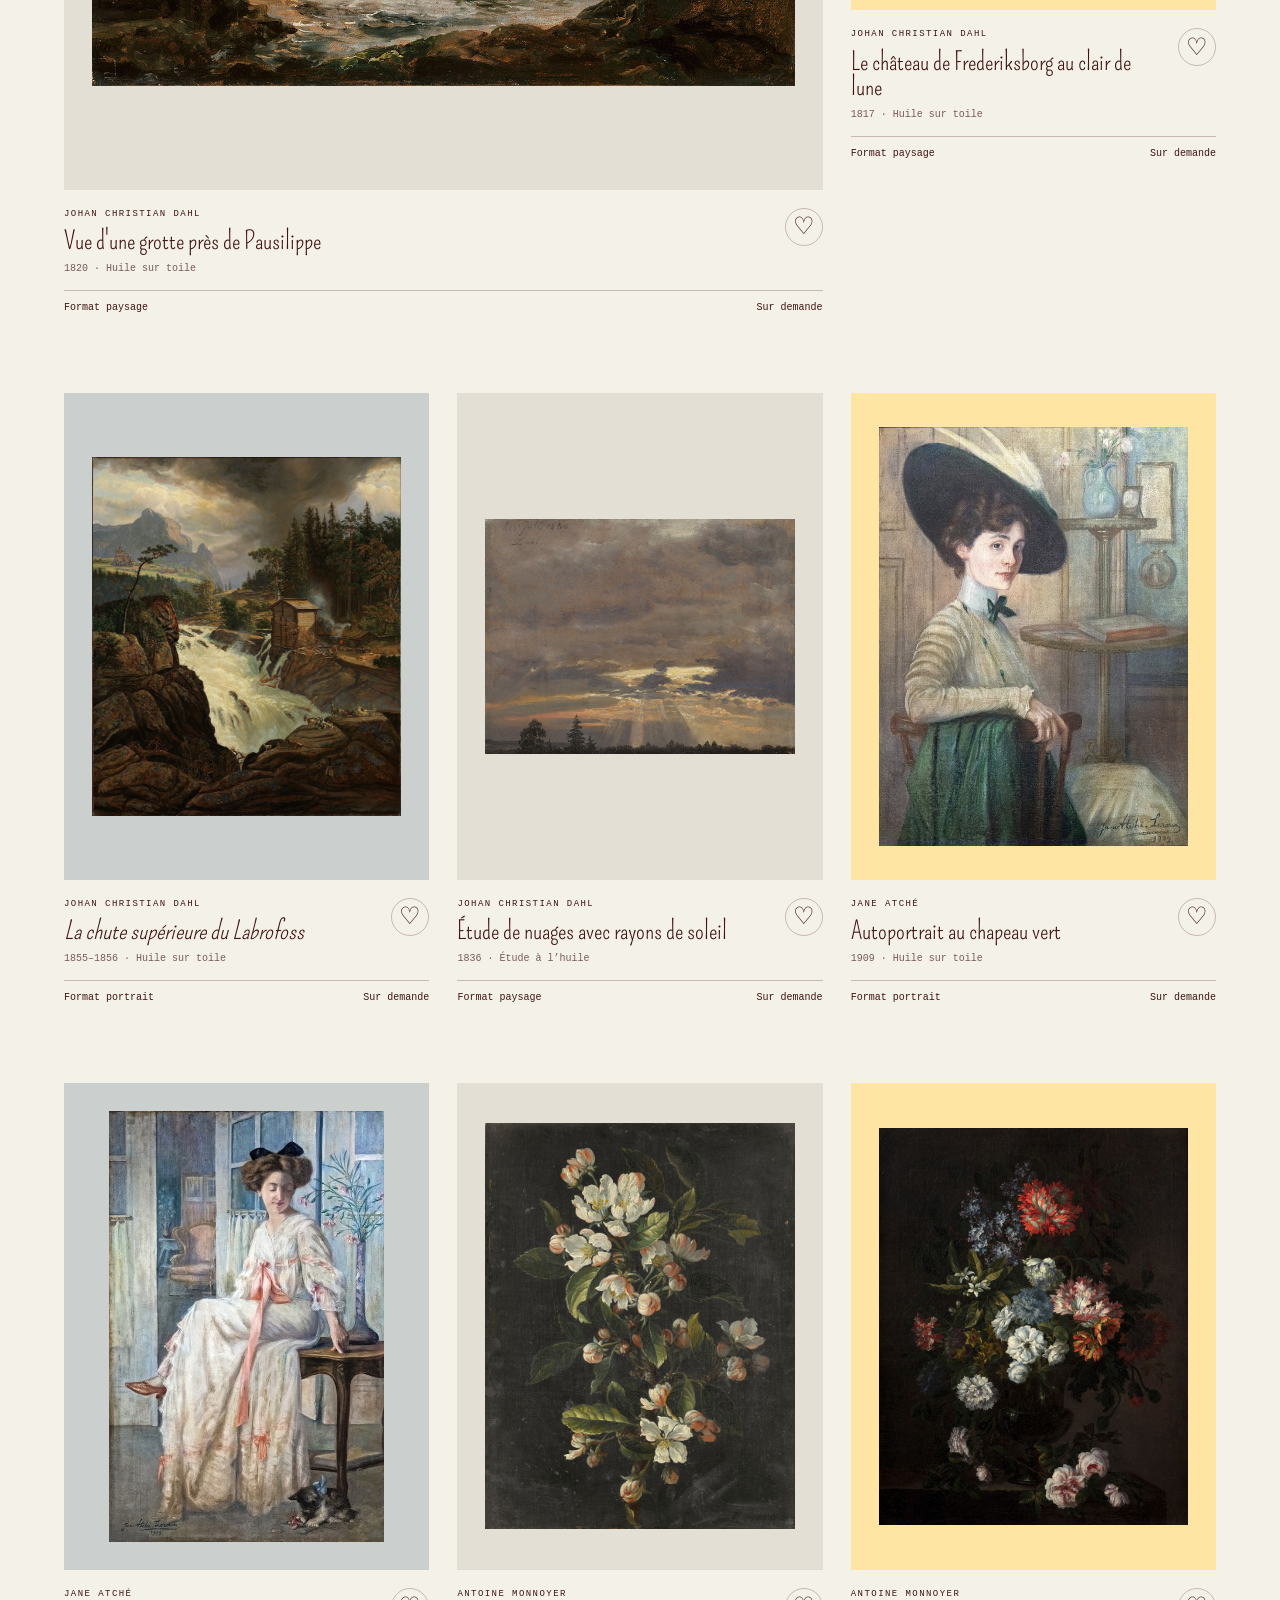
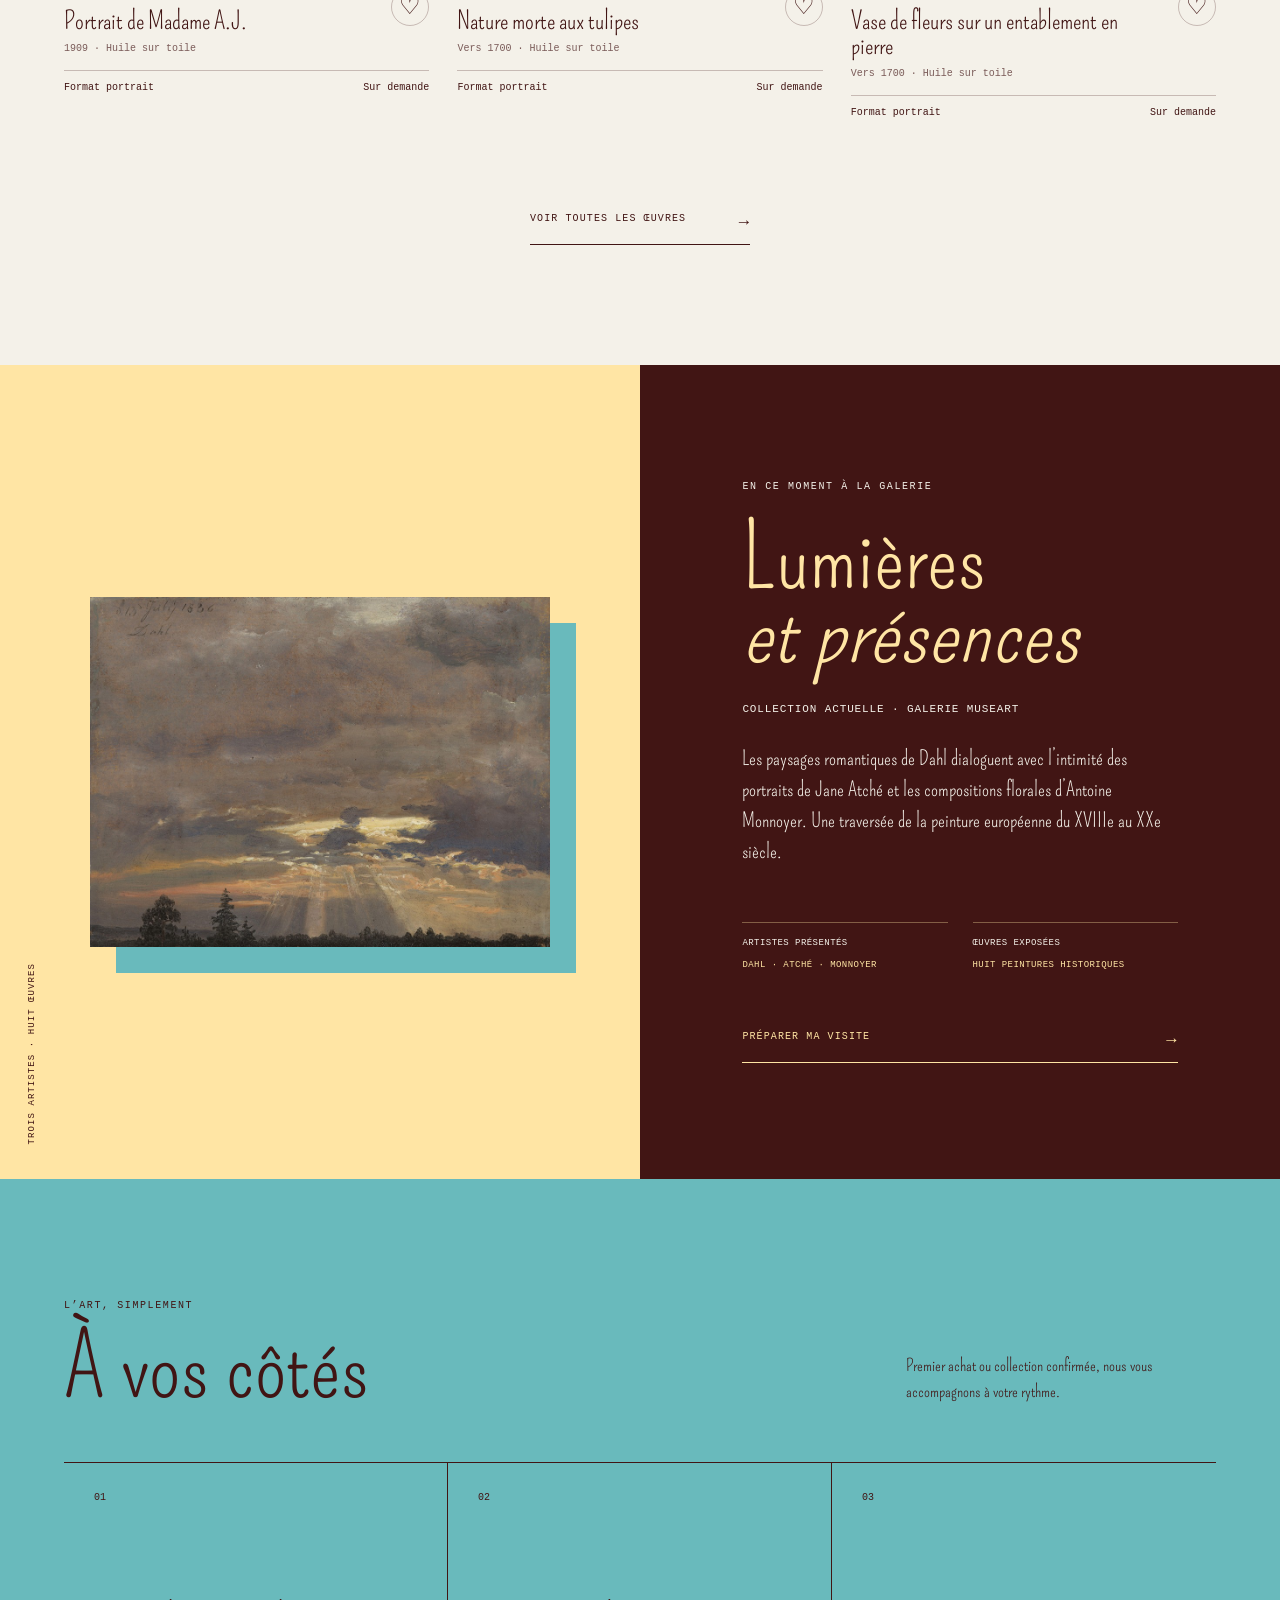
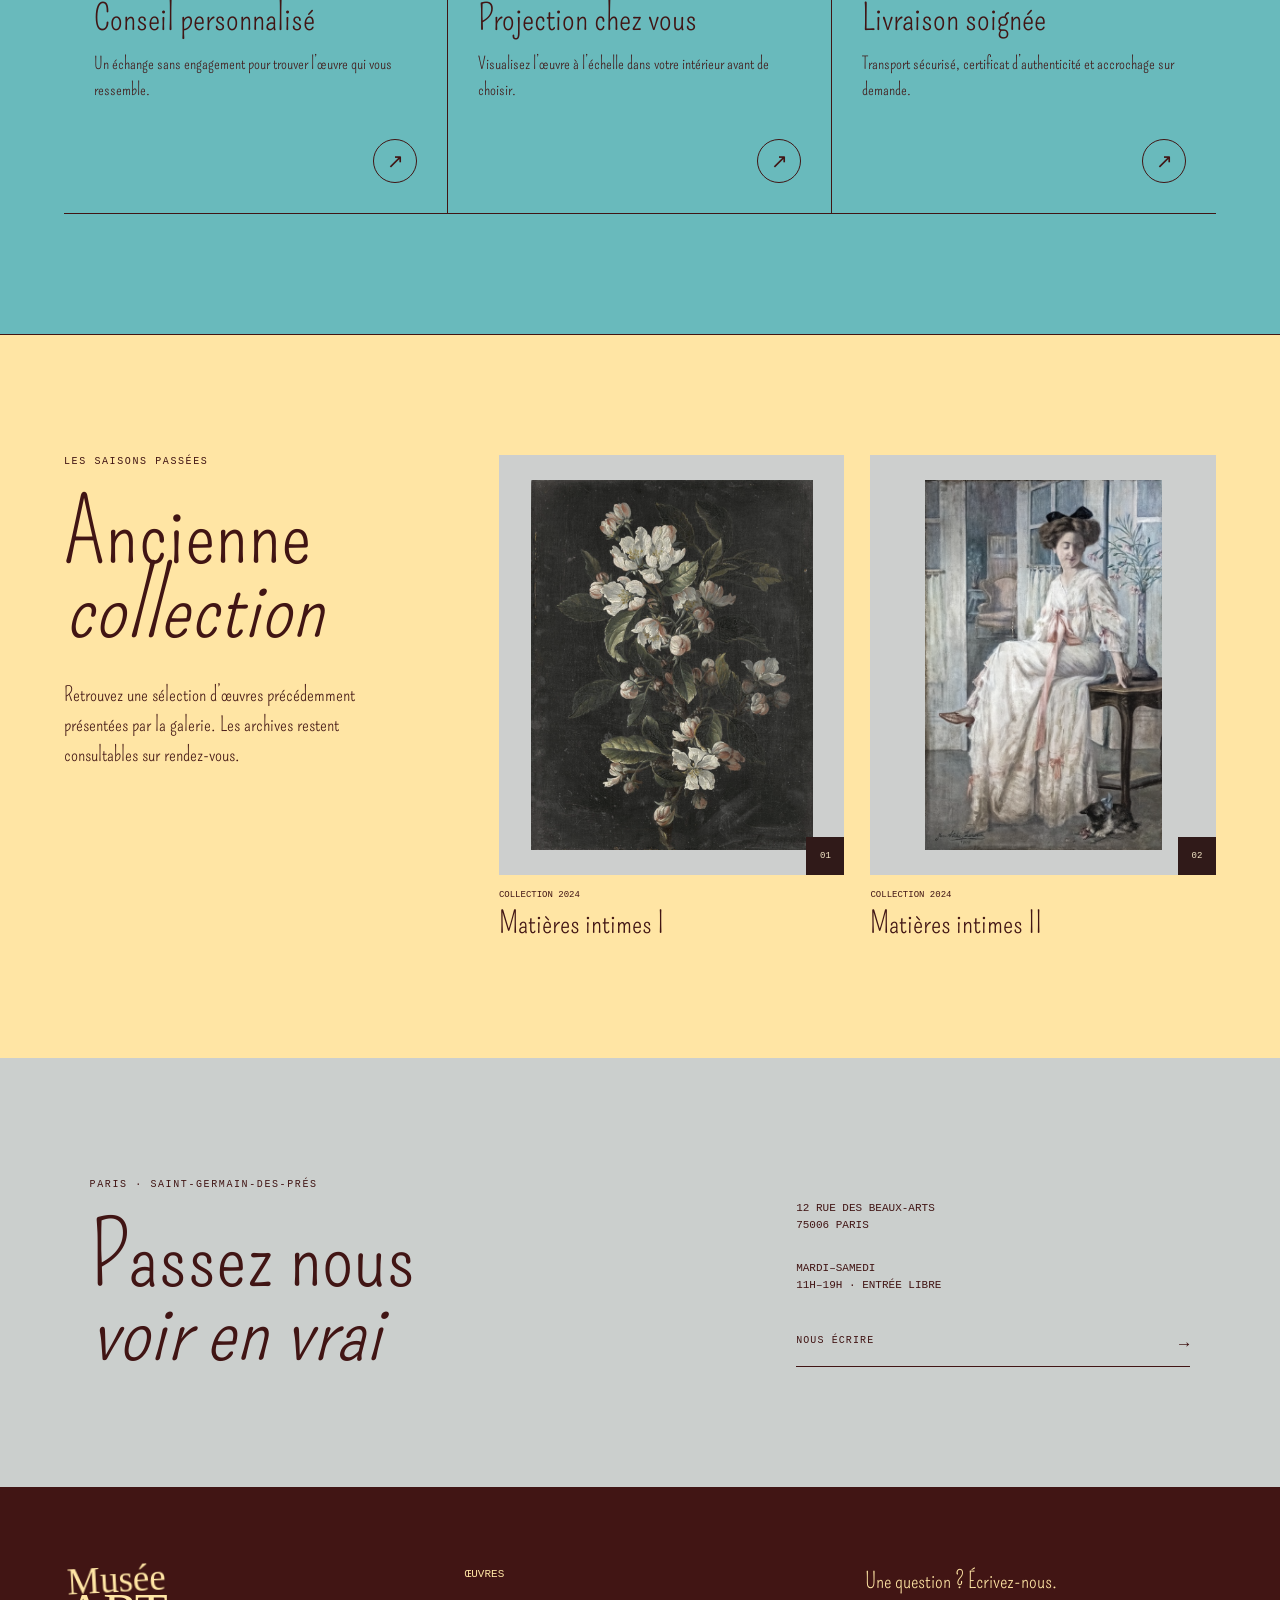
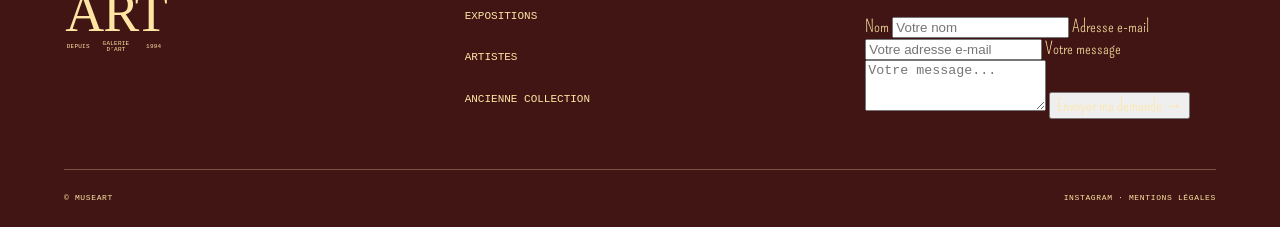
==== commit 6b6c0568: "index.html" ====
--- a/index.html
+++ b/index.html
@@ -310,145 +310,224 @@
   <p>Mardi–Samedi</p>
   <p>11h–19h · Entrée libre</p>
 </div>
-<a class="link-button" href="mailto:bonjour@museart.fr"><span>Nous écrire</span><span>→</span></a>
-</div>
+<a class="link-button" href="#contact-form"><span>Nous écrire</span><span>→</span></a>
 </section>
 
 <footer>
 <a class="logo" href="#accueil" aria-label="Museart, accueil"><span class="logo-main">Musée</span><span class="logo-art">ART</span><span class="logo-signature"><small>Depuis</small><small>Galerie d’art</small><small>1994</small></span></a>
-<div class="footer-links"><a href="#oeuvres">Œuvres</a><a href="#exposition">Expositions</a><a href="#artistes">Artistes</a><a href="#archives">Ancienne collection</a></div>
-<div class="newsletter"><p>Une lettre, une fois par mois.</p><a href="mailto:bonjour@museart.fr?subject=Inscription%20à%20la%20lettre"><span>S’inscrire à la lettre</span><span>→</span></a></div>
-<div class="footer-bottom"><span>© Museart</span><span>Instagram · Mentions légales</span></div>
+<div class="footer-links">
+  <a href="#oeuvres">Œuvres</a><a href="#exposition">Expositions</a><a href="#artistes">Artistes</a><a href="#archives">Ancienne collection</a>
+</div>
+<div class="newsletter">
+
+    <p>Une question ? Écrivez-nous.</p>
+
+    <form id="contact-form"
+          action="https://formsubmit.co/bonjour@museart.fr"
+          method="POST">
+
+        <input type="hidden"
+               name="_subject"
+               value="Nouveau message depuis Museart">
+
+        <label for="contact-name">Nom</label>
+        <input type="text"
+               id="contact-name"
+               name="name"
+               placeholder="Votre nom"
+               required>
+
+        <label for="contact-email">Adresse e-mail</label>
+        <input type="email"
+               id="contact-email"
+               name="email"
+               placeholder="Votre adresse e-mail"
+               required>
+
+        <label for="contact-message">Votre message</label>
+        <textarea id="contact-message"
+                  name="message"
+                  placeholder="Votre message..."
+                  rows="3"></textarea>
+
+        <button type="submit">
+            Envoyer ma demande →
+        </button>
+
+    </form>
+
+</div>
+<div class="footer-bottom">
+  <span>© Museart</span><span>Instagram · Mentions légales</span>
+</div>
 </footer>
 
 <div class="art-modal" id="oeuvre-1" role="dialog" aria-modal="true" aria-labelledby="modal-title-1">
 <a class="modal-backdrop" href="#oeuvres" aria-label="Fermer"></a>
-<div class="modal-panel"><a class="modal-close" href="#oeuvres" aria-label="Fermer">×</a>
-<div class="modal-visual"><img src="images1/grotte.jpg" alt="Vue d'une grotte près de Pausilippe"></div>
-<div class="modal-copy"><p class="eyebrow">Johan Christian Dahl</p><h2 id="modal-title-1">Vue d'une grotte près de Pausilippe</h2><p class="art-meta">1820 · Huile sur toile</p>
-<div class="modal-specs"><p><span>Dimensions</span><strong>Format paysage</strong></p><p><span>Dominante</span><strong>Terre</strong></p><p><span>Prix</span><strong>Sur demande</strong></p></div>
-<p class="body-copy">Œuvre originale signée, livrée avec son certificat d’authenticité. Livraison en France métropolitaine ou retrait gratuit à la galerie.</p>
-<a class="link-button" href="mailto:bonjour@museart.fr?subject=Demande%20-%20Vue%20d'une%20grotte%20près%20de%20Pausilippe"><span>Demander plus d’informations</span><span>→</span></a></div></div></div>
+<div class="modal-panel">
+  <a class="modal-close" href="#oeuvres" aria-label="Fermer">×</a>
+<div class="modal-visual">
+  <img src="images1/grotte.jpg" alt="Vue d'une grotte près de Pausilippe">
+</div>
+<div class="modal-copy">
+  <p class="eyebrow">Johan Christian Dahl</p>
+  <h2 id="modal-title-1">Vue d'une grotte près de Pausilippe</h2>
+  <p class="art-meta">1820 · Huile sur toile</p>
+<div class="modal-specs">
+  <p><span>Dimensions</span><strong>Format paysage</strong></p><p><span>Dominante</span><strong>Terre</strong></p>
+  <p><span>Prix</span><strong>Sur demande</strong></p>
+</div>
+<p class="body-copy">Œuvre originale signée, livrée avec son certificat d’authenticité. Livraison en France métropolitaine ou retrait gratuit à la galerie.</p>
+<a class="link-button" href="mailto:bonjour@museart.fr?subject=Demande%20-%20Vue%20d'une%20grotte%20près%20de%20Pausilippe"><span>Demander plus d’informations</span><span>→</span></a>
+</div>
+</div>
+</div>
+  
 <div class="art-modal" id="oeuvre-2" role="dialog" aria-modal="true" aria-labelledby="modal-title-2">
 <a class="modal-backdrop" href="#oeuvres" aria-label="Fermer"></a>
-<div class="modal-panel"><a class="modal-close" href="#oeuvres" aria-label="Fermer">×</a>
-<div class="modal-visual"><img src="images1/chateau.jpg" alt="Le château de Frederiksborg au clair de lune"></div>
-<div class="modal-copy"><p class="eyebrow">Johan Christian Dahl</p><h2 id="modal-title-2">Le château de Frederiksborg au clair de lune</h2><p class="art-meta">1817 · Huile sur toile</p>
-<div class="modal-specs"><p><span>Dimensions</span><strong>Format paysage</strong></p><p><span>Dominante</span><strong>Vert profond</strong></p><p><span>Prix</span><strong>Sur demande</strong></p></div>
-<p class="body-copy">Œuvre originale signée, livrée avec son certificat d’authenticité. Livraison en France métropolitaine ou retrait gratuit à la galerie.</p>
-<a class="link-button" href="mailto:bonjour@museart.fr?subject=Demande%20-%20Le%20château%20de%20Frederiksborg%20au%20clair%20de%20lune"><span>Demander plus d’informations</span><span>→</span></a></div></div></div>
+<div class="modal-panel">
+  <a class="modal-close" href="#oeuvres" aria-label="Fermer">×</a>
+<div class="modal-visual">
+  <img src="images1/chateau.jpg" alt="Le château de Frederiksborg au clair de lune">
+</div>
+<div class="modal-copy">
+  <p class="eyebrow">Johan Christian Dahl</p>
+  <h2 id="modal-title-2">Le château de Frederiksborg au clair de lune</h2>
+  <p class="art-meta">1817 · Huile sur toile</p>
+<div class="modal-specs">
+  <p><span>Dimensions</span><strong>Format paysage</strong></p>
+  <p><span>Dominante</span><strong>Vert profond</strong></p>
+  <p><span>Prix</span><strong>Sur demande</strong></p>
+</div>
+<p class="body-copy">Œuvre originale signée, livrée avec son certificat d’authenticité. Livraison en France métropolitaine ou retrait gratuit à la galerie.</p>
+<a class="link-button" href="mailto:bonjour@museart.fr?subject=Demande%20-%20Le%20château%20de%20Frederiksborg%20au%20clair%20de%20lune"><span>Demander plus d’informations</span><span>→</span></a>
+</div>
+</div>
+</div>
+  
 <div class="art-modal" id="oeuvre-3" role="dialog" aria-modal="true" aria-labelledby="modal-title-3">
 <a class="modal-backdrop" href="#oeuvres" aria-label="Fermer"></a>
-<div class="modal-panel"><a class="modal-close" href="#oeuvres" aria-label="Fermer">×</a>
-<div class="modal-visual"><img src="images1/cascade.jpg" alt="La chute supérieure du Labrofoss"></div>
-<div class="modal-copy"><p class="eyebrow">Johan Christian Dahl</p><h2 id="modal-title-3">La chute supérieure du Labrofoss</h2><p class="art-meta">1855–1856 · Huile sur toile</p>
-<div class="modal-specs"><p><span>Dimensions</span><strong>Format portrait</strong></p><p><span>Dominante</span><strong>Minéral</strong></p><p><span>Prix</span><strong>Sur demande</strong></p></div>
-<p class="body-copy">Œuvre originale signée, livrée avec son certificat d’authenticité. Livraison en France métropolitaine ou retrait gratuit à la galerie.</p>
-<a class="link-button" href="mailto:bonjour@museart.fr?subject=Demande%20-%20La%20chute%20supérieure%20du%20Labrofoss"><span>Demander plus d’informations</span><span>→</span></a></div></div></div>
+<div class="modal-panel">
+  <a class="modal-close" href="#oeuvres" aria-label="Fermer">×</a>
+<div class="modal-visual">
+  <img src="images1/cascade.jpg" alt="La chute supérieure du Labrofoss">
+</div>
+<div class="modal-copy">
+  <p class="eyebrow">Johan Christian Dahl</p>
+  <h2 id="modal-title-3">La chute supérieure du Labrofoss</h2>
+  <p class="art-meta">1855–1856 · Huile sur toile</p>
+<div class="modal-specs">
+  <p><span>Dimensions</span><strong>Format portrait</strong></p>
+  <p><span>Dominante</span><strong>Minéral</strong></p><p><span>Prix</span><strong>Sur demande</strong></p>
+</div>
+<p class="body-copy">Œuvre originale signée, livrée avec son certificat d’authenticité. Livraison en France métropolitaine ou retrait gratuit à la galerie.</p>
+<a class="link-button" href="mailto:bonjour@museart.fr?subject=Demande%20-%20La%20chute%20supérieure%20du%20Labrofoss"><span>Demander plus d’informations</span><span>→</span></a>
+</div>
+</div>
+</div>
+  
 <div class="art-modal" id="oeuvre-4" role="dialog" aria-modal="true" aria-labelledby="modal-title-4">
 <a class="modal-backdrop" href="#oeuvres" aria-label="Fermer"></a>
-<div class="modal-panel"><a class="modal-close" href="#oeuvres" aria-label="Fermer">×</a>
-<div class="modal-visual"><img src="images1/nuages.jpg" alt="Étude de nuages avec rayons de soleil"></div>
-<div class="modal-copy"><p class="eyebrow">Johan Christian Dahl</p><h2 id="modal-title-4">Étude de nuages avec rayons de soleil</h2><p class="art-meta">1836 · Étude à l’huile</p>
-<div class="modal-specs"><p><span>Dimensions</span><strong>Format paysage</strong></p><p><span>Dominante</span><strong>Gris bleuté</strong></p><p><span>Prix</span><strong>Sur demande</strong></p></div>
-<p class="body-copy">Œuvre originale signée, livrée avec son certificat d’authenticité. Livraison en France métropolitaine ou retrait gratuit à la galerie.</p>
-<a class="link-button" href="mailto:bonjour@museart.fr?subject=Demande%20-%20Étude%20de%20nuages%20avec%20rayons%20de%20soleil"><span>Demander plus d’informations</span><span>→</span></a></div></div></div>
+<div class="modal-panel">
+  <a class="modal-close" href="#oeuvres" aria-label="Fermer">×</a>
+<div class="modal-visual">
+  <img src="images1/nuages.jpg" alt="Étude de nuages avec rayons de soleil">
+</div>
+<div class="modal-copy">
+  <p class="eyebrow">Johan Christian Dahl</p>
+  <h2 id="modal-title-4">Étude de nuages avec rayons de soleil</h2>
+  <p class="art-meta">1836 · Étude à l’huile</p>
+<div class="modal-specs">
+  <p><span>Dimensions</span><strong>Format paysage</strong></p>
+  <p><span>Dominante</span><strong>Gris bleuté</strong></p><p><span>Prix</span><strong>Sur demande</strong></p>
+</div>
+<p class="body-copy">Œuvre originale signée, livrée avec son certificat d’authenticité. Livraison en France métropolitaine ou retrait gratuit à la galerie.</p>
+<a class="link-button" href="mailto:bonjour@museart.fr?subject=Demande%20-%20Étude%20de%20nuages%20avec%20rayons%20de%20soleil"><span>Demander plus d’informations</span><span>→</span></a>
+</div>
+</div>
+</div>
+  
 <div class="art-modal" id="oeuvre-5" role="dialog" aria-modal="true" aria-labelledby="modal-title-5">
 <a class="modal-backdrop" href="#oeuvres" aria-label="Fermer"></a>
-<div class="modal-panel"><a class="modal-close" href="#oeuvres" aria-label="Fermer">×</a>
-<div class="modal-visual"><img src="images1/chapeau%20vert.jpg" alt="Autoportrait au chapeau vert"></div>
+<div class="modal-panel">
+  <a class="modal-close" href="#oeuvres" aria-label="Fermer">×</a>
+<div class="modal-visual">
+  <img src="images1/chapeau%20vert.jpg" alt="Autoportrait au chapeau vert">
+</div>
 <div class="modal-copy"><p class="eyebrow">Jane Atché</p><h2 id="modal-title-5">Autoportrait au chapeau vert</h2><p class="art-meta">1909 · Huile sur toile</p>
-<div class="modal-specs"><p><span>Dimensions</span><strong>Format portrait</strong></p><p><span>Dominante</span><strong>Vert amande</strong></p><p><span>Prix</span><strong>Sur demande</strong></p></div>
-<p class="body-copy">Œuvre originale signée, livrée avec son certificat d’authenticité. Livraison en France métropolitaine ou retrait gratuit à la galerie.</p>
-<a class="link-button" href="mailto:bonjour@museart.fr?subject=Demande%20-%20Autoportrait%20au%20chapeau%20vert"><span>Demander plus d’informations</span><span>→</span></a></div></div></div>
+<div class="modal-specs">
+  <p><span>Dimensions</span><strong>Format portrait</strong></p>
+  <p><span>Dominante</span><strong>Vert amande</strong></p><p><span>Prix</span><strong>Sur demande</strong></p>
+</div>
+<p class="body-copy">Œuvre originale signée, livrée avec son certificat d’authenticité. Livraison en France métropolitaine ou retrait gratuit à la galerie.</p>
+<a class="link-button" href="mailto:bonjour@museart.fr?subject=Demande%20-%20Autoportrait%20au%20chapeau%20vert"><span>Demander plus d’informations</span><span>→</span></a>
+</div>
+</div>
+</div>
 <div class="art-modal" id="oeuvre-6" role="dialog" aria-modal="true" aria-labelledby="modal-title-6">
 <a class="modal-backdrop" href="#oeuvres" aria-label="Fermer"></a>
-<div class="modal-panel"><a class="modal-close" href="#oeuvres" aria-label="Fermer">×</a>
-<div class="modal-visual"><img src="images1/portrait%20blanc.jpg" alt="Portrait de Madame A.J."></div>
-<div class="modal-copy"><p class="eyebrow">Jane Atché</p><h2 id="modal-title-6">Portrait de Madame A.J.</h2><p class="art-meta">1909 · Huile sur toile</p>
-<div class="modal-specs"><p><span>Dimensions</span><strong>Format portrait</strong></p><p><span>Dominante</span><strong>Bleu pâle</strong></p><p><span>Prix</span><strong>Sur demande</strong></p></div>
-<p class="body-copy">Œuvre originale signée, livrée avec son certificat d’authenticité. Livraison en France métropolitaine ou retrait gratuit à la galerie.</p>
-<a class="link-button" href="mailto:bonjour@museart.fr?subject=Demande%20-%20Portrait%20de%20Madame%20A.J."><span>Demander plus d’informations</span><span>→</span></a></div></div></div>
+<div class="modal-panel">
+  <a class="modal-close" href="#oeuvres" aria-label="Fermer">×</a>
+<div class="modal-visual">
+  <img src="images1/portrait%20blanc.jpg" alt="Portrait de Madame A.J.">
+</div>
+<div class="modal-copy">
+  <p class="eyebrow">Jane Atché</p>
+  <h2 id="modal-title-6">Portrait de Madame A.J.</h2>
+  <p class="art-meta">1909 · Huile sur toile</p>
+<div class="modal-specs">
+  <p><span>Dimensions</span><strong>Format portrait</strong></p>
+  <p><span>Dominante</span><strong>Bleu pâle</strong></p><p><span>Prix</span><strong>Sur demande</strong></p>
+</div>
+<p class="body-copy">Œuvre originale signée, livrée avec son certificat d’authenticité. Livraison en France métropolitaine ou retrait gratuit à la galerie.</p>
+<a class="link-button" href="mailto:bonjour@museart.fr?subject=Demande%20-%20Portrait%20de%20Madame%20A.J."><span>Demander plus d’informations</span><span>→</span></a>
+</div>
+</div>
+</div>
+  
 <div class="art-modal" id="oeuvre-7" role="dialog" aria-modal="true" aria-labelledby="modal-title-7">
 <a class="modal-backdrop" href="#oeuvres" aria-label="Fermer"></a>
-<div class="modal-panel"><a class="modal-close" href="#oeuvres" aria-label="Fermer">×</a>
-<div class="modal-visual"><img src="images1/tulipes.jpg" alt="Nature morte aux tulipes"></div>
-<div class="modal-copy"><p class="eyebrow">Antoine Monnoyer</p><h2 id="modal-title-7">Nature morte aux tulipes</h2><p class="art-meta">Vers 1700 · Huile sur toile</p>
-<div class="modal-specs"><p><span>Dimensions</span><strong>Format portrait</strong></p><p><span>Dominante</span><strong>Noir et crème</strong></p><p><span>Prix</span><strong>Sur demande</strong></p></div>
-<p class="body-copy">Œuvre originale signée, livrée avec son certificat d’authenticité. Livraison en France métropolitaine ou retrait gratuit à la galerie.</p>
-<a class="link-button" href="mailto:bonjour@museart.fr?subject=Demande%20-%20Nature%20morte%20aux%20tulipes"><span>Demander plus d’informations</span><span>→</span></a></div></div></div>
+<div class="modal-panel">
+  <a class="modal-close" href="#oeuvres" aria-label="Fermer">×</a>
+<div class="modal-visual">
+  <img src="images1/tulipes.jpg" alt="Nature morte aux tulipes">
+</div>
+<div class="modal-copy">
+  <p class="eyebrow">Antoine Monnoyer</p>
+  <h2 id="modal-title-7">Nature morte aux tulipes</h2>
+  <p class="art-meta">Vers 1700 · Huile sur toile</p>
+<div class="modal-specs">
+  <p><span>Dimensions</span><strong>Format portrait</strong></p>
+  <p><span>Dominante</span><strong>Noir et crème</strong></p>
+  <p><span>Prix</span><strong>Sur demande</strong></p>
+</div>
+<p class="body-copy">Œuvre originale signée, livrée avec son certificat d’authenticité. Livraison en France métropolitaine ou retrait gratuit à la galerie.</p>
+<a class="link-button" href="mailto:bonjour@museart.fr?subject=Demande%20-%20Nature%20morte%20aux%20tulipes"><span>Demander plus d’informations</span><span>→</span></a>
+</div>
+</div>
+</div>
+  
 <div class="art-modal" id="oeuvre-8" role="dialog" aria-modal="true" aria-labelledby="modal-title-8">
 <a class="modal-backdrop" href="#oeuvres" aria-label="Fermer"></a>
-<div class="modal-panel"><a class="modal-close" href="#oeuvres" aria-label="Fermer">×</a>
-<div class="modal-visual"><img src="images1/vase.jpg" alt="Vase de fleurs sur un entablement en pierre"></div>
-<div class="modal-copy"><p class="eyebrow">Antoine Monnoyer</p><h2 id="modal-title-8">Vase de fleurs sur un entablement en pierre</h2><p class="art-meta">Vers 1700 · Huile sur toile</p>
-<div class="modal-specs"><p><span>Dimensions</span><strong>Format portrait</strong></p><p><span>Dominante</span><strong>Noir et rouge</strong></p><p><span>Prix</span><strong>Sur demande</strong></p></div>
-<p class="body-copy">Œuvre originale signée, livrée avec son certificat d’authenticité. Livraison en France métropolitaine ou retrait gratuit à la galerie.</p>
-<a class="link-button" href="mailto:bonjour@museart.fr?subject=Demande%20-%20Vase%20de%20fleurs%20sur%20un%20entablement%20en%20pierre"><span>Demander plus d’informations</span><span>→</span></a></div></div></div>
+<div class="modal-panel">
+  <a class="modal-close" href="#oeuvres" aria-label="Fermer">×</a>
+<div class="modal-visual">
+  <img src="images1/vase.jpg" alt="Vase de fleurs sur un entablement en pierre"></div>
+<div class="modal-copy">
+  <p class="eyebrow">Antoine Monnoyer</p>
+  <h2 id="modal-title-8">Vase de fleurs sur un entablement en pierre</h2>
+  <p class="art-meta">Vers 1700 · Huile sur toile</p>
+<div class="modal-specs">
+  <p><span>Dimensions</span><strong>Format portrait</strong></p>
+  <p><span>Dominante</span><strong>Noir et rouge</strong></p>
+  <p><span>Prix</span><strong>Sur demande</strong></p>
+</div>
+<p class="body-copy">Œuvre originale signée, livrée avec son certificat d’authenticité. Livraison en France métropolitaine ou retrait gratuit à la galerie.</p>
+<a class="link-button" href="mailto:bonjour@museart.fr?subject=Demande%20-%20Vase%20de%20fleurs%20sur%20un%20entablement%20en%20pierre"><span>Demander plus d’informations</span><span>→</span></a>
+</div>
+</div>
+</div>
 </main>
-<script>
-(() => {
-  let lastTrigger = null;
-
-  const getModal = () => document.querySelector('.art-modal:target');
-
-  const getFocusable = (container) =>
-    Array.from(container.querySelectorAll(
-      'a[href], button:not([disabled]), input:not([disabled]), [tabindex]:not([tabindex="-1"])'
-    )).filter(el => el.getClientRects().length > 0);
-
-  const focusModal = () => {
-    const modal = getModal();
-    if (modal) {
-      modal.querySelector('.modal-close').focus();
-    }
-  };
-
-  document.querySelectorAll('a[href^="#oeuvre-"]').forEach(trigger => {
-    trigger.addEventListener('click', () => {
-      lastTrigger = trigger;
-    });
-  });
-
-  window.addEventListener('hashchange', () => {
-    if (location.hash.startsWith('#oeuvre-')) {
-      requestAnimationFrame(focusModal);
-    } else if (lastTrigger) {
-      lastTrigger.focus();
-      lastTrigger = null;
-    }
-  });
-
-  document.addEventListener('keydown', event => {
-    const modal = getModal();
-    if (!modal) return;
-
-    if (event.key === 'Escape') {
-      location.hash = '#oeuvres';
-      return;
-    }
-
-    if (event.key === 'Tab') {
-      const elements = getFocusable(modal);
-      if (!elements.length) return;
-
-      const first = elements[0];
-      const last = elements[elements.length - 1];
-
-      if (event.shiftKey && document.activeElement === first) {
-        event.preventDefault();
-        last.focus();
-      } else if (!event.shiftKey && document.activeElement === last) {
-        event.preventDefault();
-        first.focus();
-      }
-    }
-  });
-
-  if (location.hash.startsWith('#oeuvre-')) {
-    requestAnimationFrame(focusModal);
-  }
-})();
-</script>
+<script src="JavaScript/script.js"></script>
 </body>
 </html>
--- a/CSS/style.css
+++ b/CSS/style.css
@@ -1,241 +1,1339 @@
 @import url("https://fonts.googleapis.com/css2?family=Pompiere&display=swap");
-@font-face{font-family:"Stars Love";font-display:swap;src:url("fonts/StarsLove.ttf") format("truetype")}
-@font-face{font-family:"True Typewriter";font-display:swap;src:url("fonts/TrueTypewriter.ttf") format("truetype")}
-@font-face{font-family:"Perandory Condensed";font-display:swap;src:url("fonts/PerandoryCondensed.ttf") format("truetype")}
-:root{--turquoise:#69babc;--wine:#411514;--grey:#cbcfcd;--butter:#ffe5a4;--paper:#f4f1e9;--ink:#251d1b;--white:#fffdf8;--line:rgba(65,21,20,.25);
---serif:"Pompiere",sans-serif;--display:"Pompiere",sans-serif;--mono:"True Typewriter",monospace;--script:"Stars Love",cursive;--logo:"Perandory Condensed","Times New Roman",serif}
-*{box-sizing:border-box}
-html{scroll-behavior:smooth}
-body{margin:0;background:var(--paper);color:var(--wine);font-family:var(--serif);font-size:17px}
-button,a{color:inherit}button{font:inherit}a{text-decoration:none}
-img{display:block;max-width:100%}
-h1,h2,h3,p{margin-top:0}
-input[hidden]{display:none}
-
-.announcement{min-height:36px;padding:8px 3.5vw;display:flex;align-items:center;justify-content:space-between;background:var(--wine);color:var(--butter);font:10px/1.4 var(--mono);letter-spacing:.11em;text-transform:uppercase}
-.announcement p{margin:0}.announcement a{border-bottom:1px solid currentColor}
-.site-header{height:100px;padding:0 3.5vw;display:grid;grid-template-columns:1fr auto 1fr;align-items:center;border-bottom:1px solid var(--line);position:sticky;top:0;z-index:30;background:color-mix(in srgb,var(--paper) 92%,transparent);backdrop-filter:blur(12px)}
-.logo{width:104px;display:flex;flex-direction:column;align-items:center;line-height:.65}
-.logo-main{height:25px;position:relative;z-index:1;font:37px/.7 var(--script);transform:rotate(-3deg)}
-.logo-art{font:54px/.8 var(--logo);letter-spacing:-.02em}
-.logo-signature{width:100%;margin-top:6px;display:grid;grid-template-columns:1fr 1.3fr 1fr;align-items:center;gap:5px;font:6px/1.05 var(--mono);letter-spacing:.04em;text-align:center;text-transform:uppercase}
-.logo-signature small{font:inherit}
-.nav{display:flex;align-items:center;gap:clamp(22px,3vw,48px);font:11px/1 var(--mono);letter-spacing:.08em;text-transform:uppercase}
-.nav a,.footer-links a{position:relative}
-.nav a::after,.footer-links a::after{content:"";position:absolute;left:0;right:100%;bottom:-6px;height:1px;background:currentColor;transition:right .22s ease}
-.nav a:hover::after,.footer-links a:hover::after{right:0}
-.header-actions{justify-self:end;display:flex;align-items:center;gap:24px}
-.text-action{padding:4px 0;font:10px/1 var(--mono);letter-spacing:.08em;text-transform:uppercase}
-.menu-button{width:34px;height:34px;border:1px solid var(--wine);display:none;place-content:center;gap:5px;cursor:pointer}
-.menu-button span{width:15px;height:1px;background:var(--wine);display:block;transition:transform .18s ease}
-
-.hero{min-height:calc(100svh - 136px);display:grid;grid-template-columns:1fr .82fr;border-bottom:1px solid var(--line)}
-.hero-copy{padding:clamp(70px,9vw,140px) 6vw 70px 7vw;display:flex;flex-direction:column;align-items:flex-start;justify-content:center}
-.eyebrow,.section-index{margin:0 0 28px;font:10px/1.4 var(--mono);letter-spacing:.16em;text-transform:uppercase}
-h1{margin-bottom:35px;font:500 clamp(72px,9.2vw,150px)/.72 var(--display);letter-spacing:-.025em}
-h1 em,h2 em,.large-statement em{font-family:var(--serif);font-weight:400}
-.hero-intro{max-width:500px;margin-bottom:38px;font-size:clamp(19px,1.7vw,25px);line-height:1.35}
-.link-button{min-width:220px;padding:16px 0 13px;display:flex;justify-content:space-between;gap:30px;border:0;border-bottom:1px solid currentColor;background:transparent;font:10px/1 var(--mono);letter-spacing:.11em;text-transform:uppercase;cursor:pointer}
-.link-button span:last-child{font-size:17px;transition:transform .18s ease}
-.link-button:hover span:last-child{transform:translateX(6px)}
-.link-button--light{color:var(--butter)}
-.hero-art{min-height:650px;padding:5vw 5vw 3vw 3vw;position:relative;overflow:hidden;background:var(--turquoise)}
-.hero-image-wrap{height:82%;max-height:720px;margin-left:auto;overflow:hidden;position:relative;z-index:1;box-shadow:18px 18px 0 var(--butter)}
-.hero-image-wrap img{width:100%;height:100%;object-fit:cover;transition:transform .7s cubic-bezier(.2,.7,.2,1)}
-.hero-image-wrap:hover img{transform:scale(1.025)}
-.hero-caption{width:75%;padding-top:28px;display:flex;gap:28px;position:relative;z-index:2;font:12px/1.5 var(--mono)}
-.hero-caption p{margin:0}.hero-caption em{font-family:var(--serif);font-size:15px}
-.hero-mark{position:absolute;right:-4vw;bottom:-5vw;color:color-mix(in srgb,var(--wine) 12%,transparent);font:35vw/.7 var(--display)}
-
-.intro-band{padding:120px 7vw;display:grid;grid-template-columns:1fr 4fr 1.2fr;align-items:start;gap:4vw;background:var(--grey)}
-.large-statement{max-width:980px;margin:0;font:400 clamp(40px,5vw,76px)/1.02 var(--display)}
-.intro-note{margin:0;font-size:17px;line-height:1.5}
-.section-index{margin:0}
-
-.artists{padding:120px 5vw;background:var(--paper);border-bottom:1px solid var(--line)}
-.section-heading{display:flex;align-items:flex-end;justify-content:space-between;gap:30px;margin-bottom:58px}
-.section-heading .eyebrow{margin-bottom:18px}
-h2{margin-bottom:0;font:400 clamp(58px,7vw,112px)/.82 var(--display)}
-.artist-hint{max-width:230px;margin:0;font:10px/1.5 var(--mono);letter-spacing:.06em;text-transform:uppercase}
-.artist-browser{display:grid;grid-template-columns:1fr 1.08fr;gap:5vw;align-items:stretch}
-.artist-list{border-top:1px solid var(--wine)}
-.artist-list label{width:100%;min-height:112px;padding:20px 4px;display:grid;grid-template-columns:38px 1fr auto 24px;gap:18px;align-items:center;border-bottom:1px solid var(--line);cursor:pointer;transition:padding .22s ease,background .22s ease}
-.artist-list label>span,.artist-list label>small{font:9px/1.4 var(--mono);letter-spacing:.06em;text-transform:uppercase}
-.artist-list label>strong{font:38px/1 var(--display)}
-.artist-list label>span:last-child{font:19px/1 var(--display);transition:transform .22s ease}
-.artist-list label:hover,#a1:checked~.artist-list label[for=a1],#a2:checked~.artist-list label[for=a2],#a3:checked~.artist-list label[for=a3]{padding-left:18px;padding-right:18px;background:var(--butter)}
-.artist-list label:hover>span:last-child,#a1:checked~.artist-list label[for=a1]>span:last-child,#a2:checked~.artist-list label[for=a2]>span:last-child,#a3:checked~.artist-list label[for=a3]>span:last-child{transform:rotate(45deg)}
-.artist-browser input{position:absolute;opacity:0;pointer-events:none}
-.artist-browser input:focus-visible~.artist-list label{outline:none}
-.artist-story{min-height:470px;padding:34px;display:none;grid-template-columns:.8fr 1fr;gap:36px;align-items:center;background:var(--grey)}
-#a1:checked~.stories #s1,#a2:checked~.stories #s2,#a3:checked~.stories #s3{display:grid}
-.stories{display:grid}
-.artist-portrait{height:395px;padding:20px;display:grid;place-items:center;background:var(--turquoise);overflow:hidden}
-.artist-portrait img{width:100%;height:100%;object-fit:contain;animation:artistReveal .38s ease both}
-.artist-story .eyebrow{margin-bottom:20px}
-.artist-story h3{margin-bottom:22px;font:48px/.95 var(--display)}
-.artist-story p:not(.eyebrow){font-size:19px;line-height:1.45}
-.artist-story a{width:fit-content;padding-bottom:6px;display:flex;gap:30px;border-bottom:1px solid currentColor;font:9px/1 var(--mono);letter-spacing:.06em;text-transform:uppercase}
+
+@font-face{
+  font-family:"Stars Love";
+  font-display:swap;
+  src:url("fonts/StarsLove.ttf") format("truetype")
+}
+
+@font-face{
+  font-family:"True Typewriter";
+  font-display:swap;
+  src:url("fonts/TrueTypewriter.ttf") format("truetype")
+}
+
+@font-face{
+  font-family:"Perandory Condensed";
+  font-display:swap;
+  src:url("fonts/PerandoryCondensed.ttf") format("truetype")
+}
+
+:root{
+  --turquoise:#69babc;
+  --wine:#411514;
+  --grey:#cbcfcd;
+  --butter:#ffe5a4;
+  --paper:#f4f1e9;
+  --ink:#251d1b;
+  --white:#fffdf8;
+  --line:rgba(65,21,20,.25);
+  --serif:"Pompiere",sans-serif;
+  --display:"Pompiere",sans-serif;
+  --mono:"True Typewriter",monospace;
+  --script:"Stars Love",cursive;
+  --logo:"Perandory Condensed","Times New Roman",serif
+}
+
+*{
+  box-sizing:border-box
+}
+
+html{
+  scroll-behavior:smooth
+}
+
+body{
+  margin:0;background:var(--paper);color:var(--wine);font-family:var(--serif);font-size:17px
+}
+
+button,a{
+  color:inherit}button{font:inherit}a{text-decoration:none
+}
+
+img{
+  display:block;max-width:100%
+}
+
+h1,h2,h3,p{
+  margin-top:0
+}
+
+input[hidden]{
+  display:none
+}
+
+.announcement{
+  min-height:36px;
+  padding:8px 3.5vw;
+  display:flex;
+  align-items:center;
+  justify-content:space-between;
+  background:var(--wine);
+  color:var(--butter);
+  font:10px/1.4 var(--mono);
+  letter-spacing:.11em;text-transform:uppercase
+}
+
+.announcement p{
+  margin:0
+}
+
+.announcement a{
+  border-bottom:1px solid currentColor
+}
+
+.site-header{
+  height:100px;
+  padding:0 3.5vw;
+  display:grid;
+  grid-template-columns:1fr auto 1fr;
+  align-items:center;
+  border-bottom:1px solid var(--line);
+  position:sticky;
+  top:0;z-index:30;
+  background:color-mix(in srgb,var(--paper) 92%,transparent);
+  backdrop-filter:blur(12px)
+}
+
+.logo{
+  width:104px;
+  display:flex;
+  flex-direction:column;
+  align-items:center;
+  line-height:.65
+}
+
+.logo-main{
+  height:25px;
+  position:relative;
+  z-index:1;
+  font:37px/.7 var(--script);transform:rotate(-3deg)
+}
+
+.logo-art{
+  font:54px/.8 var(--logo);
+  letter-spacing:-.02em
+}
+
+.logo-signature{
+  width:100%;
+  margin-top:6px;
+  display:grid;
+  grid-template-columns:1fr 1.3fr 1fr;
+  align-items:center;
+  gap:5px;font:6px/1.05 var(--mono);
+  letter-spacing:.04em;
+  text-align:center;
+  text-transform:uppercase
+}
+
+.logo-signature small{
+  font:inherit
+}
+
+.nav{
+  display:flex;
+  align-items:center;
+  gap:clamp(22px,3vw,48px);
+  font:11px/1 var(--mono);
+  letter-spacing:.08em;
+  text-transform:uppercase
+}
+
+.nav a,.footer-links a{
+  position:relative
+}
+
+.nav a::after,.footer-links a::after{
+  content:"";
+  position:absolute;
+  left:0;right:100%;
+  bottom:-6px;height:1px;background:currentColor;
+  transition:right .22s ease
+}
+
+.nav a:hover::after,.footer-links a:hover::after{
+  right:0
+}
+
+.header-actions{
+  justify-self:end;
+  display:flex;
+  align-items:center;gap:24px
+}
+
+.text-action{
+  padding:4px 0;
+  font:10px/1 var(--mono);
+  letter-spacing:.08em;text-transform:uppercase
+}
+
+.menu-button{
+  width:34px;
+  height:34px;
+  border:1px solid var(--wine);
+  display:none;
+  place-content:center;
+  gap:5px;
+  cursor:pointer
+}
+
+.menu-button span{
+  width:15px;
+  height:1px;
+  background:var(--wine);
+  display:block;
+  transition:transform .18s ease
+}
+
+.hero{
+  min-height:calc(100svh - 136px);
+  display:grid;
+  grid-template-columns:1fr .82fr;
+  border-bottom:1px solid var(--line)
+}
+
+.hero-copy{
+  padding:clamp(70px,9vw,140px) 6vw 70px 7vw;
+  display:flex;
+  flex-direction:column;
+  align-items:flex-start;
+  justify-content:center
+}
+
+.eyebrow,.section-index{
+  margin:0 0 28px;
+  font:10px/1.4 var(--mono);
+  letter-spacing:.16em;
+  text-transform:uppercase
+}
+
+h1{
+  margin-bottom:35px;
+  font:500 clamp(72px,9.2vw,150px)/.72 var(--display);
+  letter-spacing:-.025em
+}
+
+h1 em,h2 em,.large-statement em{
+  font-family:var(--serif);
+  font-weight:400
+}
+
+.hero-intro{
+  max-width:500px;
+  margin-bottom:38px;
+  font-size:clamp(19px,1.7vw,25px);
+  line-height:1.35
+}
+
+.link-button{
+  min-width:220px;
+  padding:16px 0 13px;
+  display:flex;
+  justify-content:space-between;gap:30px;
+  border:0;border-bottom:1px solid currentColor;
+  background:transparent;
+  font:10px/1 var(--mono);letter-spacing:.11em;text-transform:uppercase;cursor:pointer
+}
+
+.link-button span:last-child{
+  font-size:17px;
+  transition:transform .18s ease
+}
+
+.link-button:hover span:last-child{
+  transform:translateX(6px)
+}
+
+.link-button--light{
+  color:var(--butter)
+}
+
+.hero-art{
+  min-height:650px;
+  padding:5vw 5vw 3vw 3vw;
+  position:relative;
+  overflow:hidden;
+  background:var(--turquoise)
+}
+
+.hero-image-wrap{
+  height:82%;
+  max-height:720px;
+  margin-left:auto;
+  overflow:hidden;
+  position:relative;
+  z-index:1;box-shadow:18px 18px 0 var(--butter)
+}
+
+.hero-image-wrap img{
+  width:100%;
+  height:100%;
+  object-fit:cover;
+  transition:transform .7s cubic-bezier(.2,.7,.2,1)
+}
+
+.hero-image-wrap:hover img{
+  transform:scale(1.025)
+}
+
+.hero-caption{
+  width:75%;
+  padding-top:28px;
+  display:flex;
+  gap:28px;
+  position:relative;
+  z-index:2;
+  font:12px/1.5 var(--mono)
+}
+
+.hero-caption p{
+  margin:0
+}
+
+.hero-caption em{
+  font-family:var(--serif);font-size:15px
+}
+
+.hero-mark{
+  position:absolute;
+  right:-4vw;
+  bottom:-5vw;
+  color:color-mix(in srgb,var(--wine) 12%,transparent);
+  font:35vw/.7 var(--display)
+}
+
+.intro-band{
+  padding:120px 7vw;
+  display:grid;
+  grid-template-columns:1fr 4fr 1.2fr;
+  align-items:start;
+  gap:4vw;
+  background:var(--grey)
+}
+
+.large-statement{
+  max-width:980px;
+  margin:0;
+  font:400 clamp(40px,5vw,76px)/1.02 var(--display)
+}
+
+.intro-note{
+  margin:0;
+  font-size:17px;
+  line-height:1.5
+}
+
+.section-index{
+  margin:0
+}
+
+.artists{
+  padding:120px 5vw;
+  background:var(--paper);
+  border-bottom:1px solid var(--line)
+}
+
+.section-heading{
+  display:flex;
+  align-items:flex-end;
+  justify-content:space-between;
+  gap:30px;margin-bottom:58px
+}
+
+.section-heading .eyebrow{
+  margin-bottom:18px
+}
+
+h2{
+  margin-bottom:0;
+  font:400 clamp(58px,7vw,112px)/.82 var(--display)
+}
+
+.artist-hint{
+  max-width:230px;
+  margin:0;
+  font:10px/1.5 var(--mono);
+  letter-spacing:.06em;
+  text-transform:uppercase
+}
+
+.artist-browser{
+  display:grid;
+  grid-template-columns:1fr 1.08fr;
+  gap:5vw;
+  align-items:stretch
+}
+
+.artist-list{
+  border-top:1px solid var(--wine)
+}
+
+.artist-list label{
+  width:100%;
+  min-height:112px;
+  padding:20px 4px;
+  display:grid;
+  grid-template-columns:38px 1fr auto 24px;
+  gap:18px;
+  align-items:center;
+  border-bottom:1px solid var(--line);
+  cursor:pointer;
+  transition:padding .22s ease,background .22s ease
+}
+
+.artist-list label>span,.artist-list label>small{
+  font:9px/1.4 var(--mono);
+  letter-spacing:.06em;
+  text-transform:uppercase
+}
+
+.artist-list label>strong{
+  font:38px/1 var(--display)
+}
+
+.artist-list label>span:last-child{
+  font:19px/1 var(--display);
+  transition:transform .22s ease
+}
+
+.artist-list label:hover,#a1:checked~.artist-list label[for=a1],#a2:checked~.artist-list label[for=a2],#a3:checked~.artist-list label[for=a3]{
+  padding-left:18px;
+  padding-right:18px;
+  background:var(--butter)
+}
+
+.artist-list label:hover>span:last-child,#a1:checked~.artist-list label[for=a1]>span:last-child,#a2:checked~.artist-list label[for=a2]>span:last-child,#a3:checked~.artist-list label[for=a3]>span:last-child{
+  transform:rotate(45deg)
+}
+
+.artist-browser input{
+  position:absolute;
+  opacity:0;
+  pointer-events:none
+}
+
+.artist-browser input:focus-visible~.artist-list label{
+  outline:none
+}
+
+.artist-story{
+  min-height:470px;
+  padding:34px;
+  display:none;
+  grid-template-columns:.8fr 1fr;
+  gap:36px;
+  align-items:center;
+  background:var(--grey)
+}
+
+#a1:checked~.stories #s1,#a2:checked~.stories #s2,#a3:checked~.stories #s3{
+  display:grid
+}
+
+.stories{
+  display:grid
+}
+
+.artist-portrait{
+  height:395px;
+  padding:20px;
+  display:grid;
+  place-items:center;
+  background:var(--turquoise);
+  overflow:hidden
+}
+
+.artist-portrait img{
+  width:100%;
+  height:100%;
+  object-fit:contain;
+  animation:artistReveal .38s ease both
+}
+
+.artist-story .eyebrow{
+  margin-bottom:20px
+}
+
+.artist-story h3{
+  margin-bottom:22px;
+  font:48px/.95 var(--display)
+}
+
+.artist-story p:not(.eyebrow){
+  font-size:19px;
+  line-height:1.45
+}
+
+.artist-story a{
+  width:fit-content;
+  padding-bottom:6px;
+  display:flex;gap:30px;
+  border-bottom:1px solid currentColor;
+  font:9px/1 var(--mono);
+  letter-spacing:.06em;
+  text-transform:uppercase
+}
+
 @keyframes artistReveal{from{opacity:0;transform:scale(.97)}}
 
-.collection{padding:120px 5vw}
-.collection-count{margin:0;font:10px/1 var(--mono);letter-spacing:.12em;text-transform:uppercase}
-.filters{margin-bottom:52px;padding:14px 0;display:flex;gap:10px;border-top:1px solid var(--line);border-bottom:1px solid var(--line)}
-.filters label{padding:10px 18px;border:1px solid transparent;border-radius:50px;font:10px/1 var(--mono);letter-spacing:.06em;text-transform:uppercase;cursor:pointer}
-.filters label:hover,#f-all:checked~.filters [for=f-all],#f-paysage:checked~.filters [for=f-paysage],#f-portrait:checked~.filters [for=f-portrait],#f-nature:checked~.filters [for=f-nature]{border-color:var(--wine);background:var(--wine);color:var(--paper)}
-#f-paysage:checked~.art-grid .art-card:not([data-cat=Paysage]),#f-portrait:checked~.art-grid .art-card:not([data-cat=Portrait]),#f-nature:checked~.art-grid .art-card:not([data-cat="Nature morte"]){display:none}
-#f-paysage:checked~.art-grid .art-card--feature,#f-portrait:checked~.art-grid .art-card--feature,#f-nature:checked~.art-grid .art-card--feature{grid-column:auto}
-.art-grid{display:grid;grid-template-columns:repeat(3,1fr);align-items:start;column-gap:2.2vw;row-gap:80px}
-.art-card--feature{grid-column:span 2}
-.art-card-image{width:100%;height:clamp(360px,38vw,620px);padding:28px;display:block;position:relative;overflow:hidden;background:#e3dfd5;cursor:zoom-in}
-.art-card--feature .art-card-image{height:clamp(460px,52vw,760px)}
-.art-card:nth-child(3n+2) .art-card-image{background:var(--butter)}
-.art-card:nth-child(3n) .art-card-image{background:var(--grey)}
-.art-card-image img{width:100%;height:100%;object-fit:contain;transition:transform .5s ease}
-.art-card-image:hover img{transform:scale(1.025)}
-.view-label{padding:10px 12px;position:absolute;right:0;bottom:0;display:flex;gap:22px;background:var(--wine);color:var(--paper);font:9px/1 var(--mono);letter-spacing:.08em;text-transform:uppercase;transform:translateY(100%);transition:transform .22s ease}
-.art-card-image:hover .view-label,.art-card-image:focus-visible .view-label{transform:translateY(0)}
-.art-card-info{padding:18px 0 14px;display:flex;justify-content:space-between;gap:20px;border-bottom:1px solid var(--line)}
-.art-card-info .eyebrow{margin-bottom:9px;font-size:9px}
-.art-card-info h3{margin:0 0 7px;font-size:25px;font-weight:500;line-height:1}
-.art-meta{margin:0;font:10px/1.5 var(--mono);color:color-mix(in srgb,var(--wine) 68%,transparent)}
-.save-button{width:38px;height:38px;flex:0 0 auto;display:grid;place-items:center;border:1px solid var(--line);border-radius:50%;cursor:pointer}
-.save-button input{position:absolute;opacity:0}
-.save-button span::before{content:"♡";font-size:24px;line-height:1}
-.save-button:has(input:checked){background:var(--wine);color:var(--butter)}
-.save-button:has(input:checked) span::before{content:"♥"}
-.save-button:has(input:focus-visible){outline:2px solid var(--wine);outline-offset:2px}
-.art-card-price{padding-top:12px;display:flex;justify-content:space-between;font:10px/1 var(--mono)}
-.art-card-price strong{font-weight:400}
-.center-action{margin-top:80px;display:flex;justify-content:center}
-
-.exhibition{min-height:780px;display:grid;grid-template-columns:1fr 1fr;background:var(--wine);color:var(--paper)}
-.exhibition>*{min-width:0}
-.exhibition-image{min-height:780px;padding:7vw;position:relative;display:grid;place-items:center;background:var(--butter)}
-.exhibition-image img{width:min(100%,650px);box-shadow:26px 26px 0 var(--turquoise)}
-.vertical-label{position:absolute;left:28px;bottom:34px;color:var(--wine);font:9px/1 var(--mono);letter-spacing:.12em;text-transform:uppercase;writing-mode:vertical-rl;transform:rotate(180deg)}
-.exhibition-copy{padding:clamp(70px,9vw,140px) 8vw;display:flex;flex-direction:column;justify-content:center}
-.exhibition-copy h2{margin-bottom:35px;color:var(--butter)}
-.date{margin-bottom:28px;font:11px/1 var(--mono);letter-spacing:.08em;text-transform:uppercase}
-.body-copy{max-width:540px;font-size:20px;line-height:1.55}
-.event-info{margin:35px 0 45px;display:grid;grid-template-columns:1fr 1fr;gap:25px}
-.event-info div{padding-top:14px;display:grid;gap:9px;border-top:1px solid rgba(255,229,164,.35)}
-.event-info span,.event-info strong{font:9px/1.4 var(--mono);letter-spacing:.05em;text-transform:uppercase}
-.event-info strong{color:var(--butter)}
-
-.services{padding:120px 5vw;background:var(--turquoise)}
-.services .section-heading .intro-note{max-width:310px}
-.service-grid{display:grid;grid-template-columns:repeat(3,1fr);border-top:1px solid var(--wine);border-bottom:1px solid var(--wine)}
-.service-card{min-height:350px;padding:30px;display:flex;flex-direction:column;border-right:1px solid var(--wine)}
-.service-card:last-child{border-right:0}
-.service-card>span{margin-bottom:auto;font:10px/1 var(--mono)}
-.service-card h3{margin:60px 0 15px;font:36px/1 var(--display)}
-.service-card p{max-width:330px;line-height:1.5}
-.service-card a{width:44px;height:44px;margin-top:20px;display:grid;place-items:center;align-self:flex-end;border:1px solid var(--wine);border-radius:50%;font-size:20px;transition:.18s ease}
-.service-card a:hover{transform:rotate(45deg);background:var(--wine);color:var(--turquoise)}
-
-.archives{padding:120px 5vw;display:grid;grid-template-columns:.65fr 1.35fr;gap:7vw;background:var(--butter);border-top:1px solid var(--wine)}
-.archive-heading{position:sticky;top:50px;align-self:start}
-.archive-heading h2{margin-bottom:35px}
-.archive-heading>p:last-child{max-width:390px;font-size:20px;line-height:1.5}
-.archive-grid{display:grid;grid-template-columns:minmax(0,1fr) minmax(0,1fr);gap:50px 26px}
-.archive-grid article{min-width:0}
-.archive-grid article>div{height:420px;width:100%;padding:25px;position:relative;display:flex;align-items:center;justify-content:center;overflow:hidden;background:var(--grey);filter:saturate(.5);transition:filter .25s ease}
-.archive-grid article:hover>div{filter:saturate(1)}
-.archive-grid img{max-width:100% !important;max-height:370px !important;width:auto !important;height:auto !important;object-fit:contain !important}
-.archive-grid article>div{height:420px !important;max-height:420px !important;overflow:hidden !important}
-.archive-grid article>div span{width:38px;height:38px;position:absolute;right:0;bottom:0;display:grid;place-items:center;background:var(--wine);color:var(--butter);font:9px/1 var(--mono)}
-.archive-grid article>p{margin:16px 0 8px;font:9px/1 var(--mono);text-transform:uppercase}
-.archive-grid h3{margin:0;font:30px/1 var(--display)}
-
-.visit{padding:120px 7vw;display:grid;grid-template-columns:1.5fr 1fr;gap:9vw;align-items:end;background:var(--grey)}
-.visit-details{display:grid;gap:25px;font:11px/1.6 var(--mono);text-transform:uppercase}
-.visit-details p{margin:0}
-
-footer{padding:80px 5vw 25px;display:grid;grid-template-columns:1fr 1fr 1fr;gap:50px;background:var(--wine);color:var(--butter)}
-.footer-links{display:grid;justify-items:start;gap:14px;font:11px/1.4 var(--mono);text-transform:uppercase}
-.newsletter{justify-self:end}
-.newsletter p{font-size:22px}
-.newsletter a{padding-bottom:9px;display:flex;justify-content:space-between;gap:40px;border-bottom:1px solid currentColor;font:10px/1 var(--mono);text-transform:uppercase}
-.footer-bottom{padding-top:24px;grid-column:1/-1;display:flex;justify-content:space-between;border-top:1px solid rgba(255,229,164,.3);font:8px/1 var(--mono);letter-spacing:.08em;text-transform:uppercase}
-
-.art-modal{position:fixed;inset:0;z-index:100;display:none;place-items:center;padding:3vw}
-.art-modal:target{display:grid}
-.modal-backdrop{position:absolute;inset:0;background:rgba(20,10,10,.78);backdrop-filter:blur(6px);cursor:zoom-out}
-.modal-panel{width:min(1050px,100%);max-height:90vh;display:grid;grid-template-columns:1.1fr .9fr;position:relative;z-index:1;overflow:auto;background:var(--paper);box-shadow:0 30px 80px rgba(0,0,0,.3)}
-.modal-close{width:42px;height:42px;position:absolute;top:18px;right:18px;z-index:2;display:grid;place-items:center;border:1px solid var(--wine);border-radius:50%;background:var(--paper);font-size:26px;line-height:1}
-.modal-visual{min-height:660px;padding:60px;display:grid;place-items:center;background:var(--grey)}
-.modal-visual img{max-height:540px;width:100%;height:100%;object-fit:contain}
-.modal-copy{padding:85px 55px 55px;display:flex;flex-direction:column;justify-content:center}
-.modal-copy h2{margin-bottom:18px;font-size:clamp(52px,5vw,78px)}
-.modal-specs{margin:35px 0;border-top:1px solid var(--line)}
-.modal-specs p{margin:0;padding:12px 0;display:flex;justify-content:space-between;border-bottom:1px solid var(--line);font:9px/1 var(--mono);text-transform:uppercase}
-.modal-specs strong{font-weight:400}
-
-a:focus-visible,label:focus-visible{outline:2px solid var(--wine);outline-offset:3px}
+.collection{
+  padding:120px 5vw
+}
+
+.collection-count{
+  margin:0;
+  font:10px/1 var(--mono);
+  letter-spacing:.12em;
+  text-transform:uppercase
+}
+
+.filters{
+  margin-bottom:52px;
+  padding:14px 0;
+  display:flex;gap:10px;
+  border-top:1px solid var(--line);
+  border-bottom:1px solid var(--line)
+}
+
+.filters label{
+  padding:10px 18px;
+  border:1px solid transparent;
+  border-radius:50px;
+  font:10px/1 var(--mono);
+  letter-spacing:.06em;
+  text-transform:uppercase;cursor:pointer
+}
+
+.filters label:hover,#f-all:checked~.filters [for=f-all],#f-paysage:checked~.filters [for=f-paysage],#f-portrait:checked~.filters [for=f-portrait],#f-nature:checked~.filters [for=f-nature]{
+  border-color:var(--wine);
+  background:var(--wine);color:var(--paper)
+}
+
+#f-paysage:checked~.art-grid .art-card:not([data-cat=Paysage]),#f-portrait:checked~.art-grid .art-card:not([data-cat=Portrait]),#f-nature:checked~.art-grid .art-card:not([data-cat="Nature morte"]){
+  display:none
+}
+
+#f-paysage:checked~.art-grid .art-card--feature,#f-portrait:checked~.art-grid .art-card--feature,#f-nature:checked~.art-grid .art-card--feature{
+  grid-column:auto
+}
+
+.art-grid{
+  display:grid;
+  grid-template-columns:repeat(3,1fr);
+  align-items:start;
+  column-gap:2.2vw;
+  row-gap:80px
+}
+
+.art-card--feature{
+  grid-column:span 2
+}
+
+.art-card-image{
+  width:100%;
+  height:clamp(360px,38vw,620px);
+  padding:28px;
+  display:block;
+  position:relative;
+  overflow:hidden;
+  background:#e3dfd5;
+  cursor:zoom-in
+}
+
+.art-card--feature .art-card-image{
+  height:clamp(460px,52vw,760px)
+}
+
+.art-card:nth-child(3n+2) .art-card-image{
+  background:var(--butter)
+}
+
+.art-card:nth-child(3n) .art-card-image{
+  background:var(--grey)
+}
+
+.art-card-image img{
+  width:100%;
+  height:100%;
+  object-fit:contain;
+  transition:transform .5s ease
+}
+
+.art-card-image:hover img{
+  transform:scale(1.025)
+}
+
+.view-label{
+  padding:10px 12px;
+  position:absolute;
+  right:0;
+  bottom:0;
+  display:flex;
+  gap:22px;
+  background:var(--wine);
+  color:var(--paper);
+  font:9px/1 var(--mono);
+  letter-spacing:.08em;
+  text-transform:uppercase;
+  transform:translateY(100%);
+  transition:transform .22s ease
+}
+
+.art-card-image:hover .view-label,.art-card-image:focus-visible .view-label{
+  transform:translateY(0)
+}
+
+.art-card-info{
+  padding:18px 0 14px;
+  display:flex;justify-content:space-between;
+  gap:20px;
+  border-bottom:1px solid var(--line)
+}
+
+.art-card-info .eyebrow{
+  margin-bottom:9px;
+  font-size:9px
+}
+
+.art-card-info h3{
+  margin:0 0 7px;
+  font-size:25px;
+  font-weight:500;
+  line-height:1
+}
+
+.art-meta{
+  margin:0;
+  font:10px/1.5 var(--mono);
+  color:color-mix(in srgb,var(--wine) 68%,transparent)
+}
+
+.save-button{
+  width:38px;
+  height:38px;
+  flex:0 0 auto;
+  display:grid;
+  place-items:center;
+  border:1px solid var(--line);
+  border-radius:50%;
+  cursor:pointer
+}
+
+.save-button input{
+  position:absolute;
+  opacity:0
+}
+
+.save-button span::before{
+  content:"♡";
+  font-size:24px;
+  line-height:1
+}
+
+.save-button:has(input:checked){
+  background:var(--wine);
+  color:var(--butter)
+}
+
+.save-button:has(input:checked) span::before{
+  content:"♥"
+}
+
+.save-button:has(input:focus-visible){
+  outline:2px solid var(--wine);
+  outline-offset:2px
+}
+
+.art-card-price{
+  padding-top:12px;
+  display:flex;
+  justify-content:space-between;
+  font:10px/1 var(--mono)
+}
+
+.art-card-price strong{
+  font-weight:400
+}
+
+.center-action{
+  margin-top:80px;
+  display:flex;
+  justify-content:center
+}
+
+.exhibition{
+  min-height:780px;
+  display:grid;
+  grid-template-columns:1fr 1fr;
+  background:var(--wine);
+  color:var(--paper)
+}
+
+.exhibition>*{
+  min-width:0
+}
+
+.exhibition-image{
+  min-height:780px;
+  padding:7vw;
+  position:relative;
+  display:grid;
+  place-items:center;
+  background:var(--butter)
+}
+
+.exhibition-image img{
+  width:min(100%,650px);
+  box-shadow:26px 26px 0 var(--turquoise)
+}
+
+.vertical-label{
+  position:absolute;
+  left:28px;bottom:34px;
+  color:var(--wine);
+  font:9px/1 var(--mono);
+  letter-spacing:.12em;
+  text-transform:uppercase;
+  writing-mode:vertical-rl;
+  transform:rotate(180deg)
+}
+
+.exhibition-copy{
+  padding:clamp(70px,9vw,140px) 8vw;
+  display:flex;
+  flex-direction:column;
+  justify-content:center
+}
+
+.exhibition-copy h2{
+  margin-bottom:35px;
+  color:var(--butter)
+}
+
+.date{
+  margin-bottom:28px;
+  font:11px/1 var(--mono);
+  letter-spacing:.08em;
+  text-transform:uppercase
+}
+
+.body-copy{
+  max-width:540px;
+  font-size:20px;
+  line-height:1.55
+}
+
+.event-info{
+  margin:35px 0 45px;
+  display:grid;
+  grid-template-columns:1fr 1fr;
+  gap:25px
+}
+
+.event-info div{
+  padding-top:14px;
+  display:grid;
+  gap:9px;
+  border-top:1px solid rgba(255,229,164,.35)
+}
+
+.event-info span,.event-info strong{
+  font:9px/1.4 var(--mono);
+  letter-spacing:.05em;
+  text-transform:uppercase
+}
+
+.event-info strong{
+  color:var(--butter)
+}
+
+.services{
+  padding:120px 5vw;
+  background:var(--turquoise)
+}
+
+.services .section-heading .intro-note{
+  max-width:310px
+}
+
+.service-grid{
+  display:grid;
+  grid-template-columns:repeat(3,1fr);
+  border-top:1px solid var(--wine);
+  border-bottom:1px solid var(--wine)
+}
+
+.service-card{
+  min-height:350px;
+  padding:30px;
+  display:flex;
+  flex-direction:column;
+  border-right:1px solid var(--wine)
+}
+
+.service-card:last-child{
+  border-right:0
+}
+
+.service-card>span{
+  margin-bottom:auto;
+  font:10px/1 var(--mono)
+}
+
+.service-card h3{
+  margin:60px 0 15px;
+  font:36px/1 var(--display)
+}
+
+.service-card p{
+  max-width:330px;
+  line-height:1.5
+}
+
+.service-card a{
+  width:44px;
+  height:44px;
+  margin-top:20px;
+  display:grid;
+  place-items:center;
+  align-self:flex-end;
+  border:1px solid var(--wine);
+  border-radius:50%;
+  font-size:20px;
+  transition:.18s ease
+}
+
+.service-card a:hover{
+  transform:rotate(45deg);
+  background:var(--wine);
+  color:var(--turquoise)
+}
+
+.archives{
+  padding:120px 5vw;
+  display:grid;
+  grid-template-columns:.65fr 1.35fr;
+  gap:7vw;
+  background:var(--butter);
+  border-top:1px solid var(--wine)
+}
+
+.archive-heading{
+  position:sticky;
+  top:50px;
+  align-self:start
+}
+
+.archive-heading h2{
+  margin-bottom:35px
+}
+
+.archive-heading>p:last-child{
+  max-width:390px;
+  font-size:20px;
+  line-height:1.5
+}
+
+.archive-grid{
+  display:grid;
+  grid-template-columns:minmax(0,1fr) minmax(0,1fr);
+  gap:50px 26px
+}
+
+.archive-grid article{
+  min-width:0
+}
+
+.archive-grid article>div{
+  height:420px;
+  width:100%;
+  padding:25px;
+  position:relative;
+  display:flex;
+  align-items:center;
+  justify-content:center;
+  overflow:hidden;background:var(--grey);
+  filter:saturate(.5);
+  transition:filter .25s ease
+}
+
+.archive-grid article:hover>div{
+  filter:saturate(1)
+}
+
+.archive-grid img{
+  max-width:100% !important;
+  max-height:370px !important;
+  width:auto !important;
+  height:auto !important;
+  object-fit:contain !important
+}
+
+.archive-grid article>div{
+  height:420px !important;
+  max-height:420px !important;
+  overflow:hidden !important
+}
+
+.archive-grid article>div span{
+  width:38px;
+  height:38px;
+  position:absolute;
+  right:0;bottom:0;
+  display:grid;
+  place-items:center;
+  background:var(--wine);
+  color:var(--butter);
+  font:9px/1 var(--mono)
+}
+
+.archive-grid article>p{
+  margin:16px 0 8px;
+  font:9px/1 var(--mono);
+  text-transform:uppercase
+}
+
+.archive-grid h3{
+  margin:0;
+  font:30px/1 var(--display)
+}
+
+.visit{
+  padding:120px 7vw;
+  display:grid;
+  grid-template-columns:1.5fr 1fr;
+  gap:9vw;align-items:end;
+  background:var(--grey)
+}
+
+.visit-details{
+  display:grid;
+  gap:25px;
+  font:11px/1.6 var(--mono);
+  text-transform:uppercase
+}
+
+.visit-details p{
+  margin:0
+}
+
+footer{
+  padding:80px 5vw 25px;
+  display:grid;
+  grid-template-columns:1fr 1fr 1fr;
+  gap:50px;
+  background:var(--wine);
+  color:var(--butter)
+}
+
+.footer-links{
+  display:grid;
+  justify-items:start;
+  gap:14px;
+  font:11px/1.4 var(--mono);
+  text-transform:uppercase
+}
+
+.newsletter{
+  justify-self:end
+}
+
+.newsletter p{
+  font-size:22px
+}
+
+.newsletter a{
+  padding-bottom:9px;
+  display:flex;
+  justify-content:space-between;
+  gap:40px;
+  border-bottom:1px solid currentColor;
+  font:10px/1 var(--mono);
+  text-transform:uppercase
+}
+
+.footer-bottom{
+  padding-top:24px;
+  grid-column:1/-1;
+  display:flex;
+  justify-content:space-between;
+  border-top:1px solid rgba(255,229,164,.3);
+  font:8px/1 var(--mono);
+  letter-spacing:.08em;
+  text-transform:uppercase
+}
+
+.art-modal{
+  position:fixed;
+  inset:0;z-index:100;
+  display:none;
+  place-items:center;
+  padding:3vw
+}
+
+.art-modal:target{
+  display:grid
+}
+
+.modal-backdrop{
+  position:absolute;
+  inset:0;
+  background:rgba(20,10,10,.78);
+  backdrop-filter:blur(6px);
+  cursor:zoom-out
+}
+
+.modal-panel{
+  width:min(1050px,100%);
+  max-height:90vh;
+  display:grid;
+  grid-template-columns:1.1fr .9fr;
+  position:relative;
+  z-index:1;overflow:auto;
+  background:var(--paper);
+  box-shadow:0 30px 80px rgba(0,0,0,.3)
+}
+
+.modal-close{
+  width:42px;
+  height:42px;
+  position:absolute;
+  top:18px;
+  right:18px;
+  z-index:2;
+  display:grid;
+  place-items:center;
+  border:1px solid var(--wine);
+  border-radius:50%;
+  background:var(--paper);
+  font-size:26px;
+  line-height:1
+}
+
+.modal-visual{
+  min-height:660px;
+  padding:60px;
+  display:grid;
+  place-items:center;
+  background:var(--grey)
+}
+
+.modal-visual img{
+  max-height:540px;
+  width:100%;
+  height:100%;
+  object-fit:contain
+}
+
+.modal-copy{
+  padding:85px 55px 55px;
+  display:flex;
+  flex-direction:column;
+  justify-content:center
+}
+
+.modal-copy h2{
+  margin-bottom:18px;
+  font-size:clamp(52px,5vw,78px)
+}
+
+.modal-specs{
+  margin:35px 0;
+  border-top:1px solid var(--line)
+}
+
+.modal-specs p{
+  margin:0;
+  padding:12px 0;
+  display:flex;
+  justify-content:space-between;
+  border-bottom:1px solid var(--line);
+  font:9px/1 var(--mono);
+  text-transform:uppercase
+}
+
+.modal-specs strong{
+  font-weight:400
+}
+
+a:focus-visible,label:focus-visible{
+  outline:2px solid var(--wine);
+  outline-offset:3px
+}
 
 @media (max-width:900px){
-.site-header{grid-template-columns:1fr auto;height:82px}
-.nav{position:absolute;top:82px;left:0;right:0;padding:45px 5vw;display:none;flex-direction:column;align-items:flex-start;background:var(--paper);border-bottom:1px solid var(--wine);font-size:17px}
-#menu-toggle:checked~.nav{display:flex}
-.menu-button{display:grid}
-#menu-toggle:checked~.header-actions .menu-button span:first-child{transform:translateY(3px) rotate(45deg)}
-#menu-toggle:checked~.header-actions .menu-button span:last-child{transform:translateY(-3px) rotate(-45deg)}
-.hero{grid-template-columns:1fr}
-.hero-copy{min-height:650px;padding:90px 7vw 70px}
-.hero-art{min-height:720px;padding:8vw}
-.intro-band{grid-template-columns:1fr;padding:90px 7vw}
-.artist-browser{grid-template-columns:1fr}
-.artist-story{min-height:430px}
-.art-grid{grid-template-columns:1fr 1fr}
-.art-card--feature{grid-column:span 2}
-.exhibition{grid-template-columns:1fr}
-.exhibition-copy{min-height:700px}
-.service-grid{grid-template-columns:1fr}
-.service-card{min-height:290px;border-right:0;border-bottom:1px solid var(--wine)}
-.service-card:last-child{border-bottom:0}
-.archives{grid-template-columns:1fr}
-.archive-heading{position:static}
-.visit{grid-template-columns:1fr}
-footer{grid-template-columns:1fr}
-.newsletter{justify-self:start}
-.modal-panel{grid-template-columns:1fr;max-height:94vh}
-.modal-visual{min-height:45vh;padding:40px}
-.modal-copy{padding:60px 28px 40px}
+.site-header{
+  grid-template-columns:1fr auto;height:82px
+}
+  
+.nav{
+  position:absolute;
+  top:82px;
+  left:0;
+  right:0;
+  padding:45px 5vw;
+  display:none;
+  flex-direction:column;
+  align-items:flex-start;
+  background:var(--paper);
+  border-bottom:1px solid var(--wine);
+  font-size:17px
+}
+  
+#menu-toggle:checked~.nav{
+  display:flex
+}
+  
+.menu-button{
+  display:grid
+}
+  
+#menu-toggle:checked~.header-actions .menu-button span:first-child{
+  transform:translateY(3px) rotate(45deg)
+}
+  
+#menu-toggle:checked~.header-actions .menu-button span:last-child{
+  transform:translateY(-3px) rotate(-45deg)
+}
+  
+.hero{
+  grid-template-columns:1fr
+}
+  
+.hero-copy{
+  min-height:650px;
+  padding:90px 7vw 70px
+}
+  
+.hero-art{
+  min-height:720px;
+  padding:8vw
+}
+  
+.intro-band{
+  grid-template-columns:1fr;
+  padding:90px 7vw
+}
+  
+.artist-browser{
+  grid-template-columns:1fr
+}
+  
+.artist-story{
+  min-height:430px
+}
+  
+.art-grid{
+  grid-template-columns:1fr 1fr
+}
+  
+.art-card--feature{
+  grid-column:span 2
+}
+  
+.exhibition{
+  grid-template-columns:1fr
+}
+  
+.exhibition-copy{
+  min-height:700px
+}
+  
+.service-grid{
+  grid-template-columns:1fr
+}
+  
+.service-card{
+  min-height:290px;
+  border-right:0;
+  border-bottom:1px solid var(--wine)
+}
+  
+.service-card:last-child{
+  border-bottom:0
+}
+  
+.archives{
+  grid-template-columns:1fr
+}
+  
+.archive-heading{
+  position:static
+}
+  
+.visit{
+  grid-template-columns:1fr
+}
+  
+footer{
+  grid-template-columns:1fr
+}
+  
+.newsletter{
+  justify-self:start
+}
+  
+.modal-panel{
+  grid-template-columns:1fr;max-height:94vh
+}
+  
+.modal-visual{
+  min-height:45vh;padding:40px
+}
+  
+.modal-copy{
+  padding:60px 28px 40px
+}
 }
 @media (max-width:600px){
-.announcement{justify-content:center}
-.announcement a,.text-action{display:none}
-.logo{width:90px}.logo-main{font-size:31px}.logo-art{font-size:46px}.logo-signature{display:none}
-.hero-copy{min-height:580px}
-h1{font-size:clamp(64px,22vw,95px)}
-.hero-art{min-height:590px;padding:10vw 7vw}
-.hero-image-wrap{height:78%;box-shadow:10px 10px 0 var(--butter)}
-.intro-band,.artists,.collection,.services,.archives,.visit{padding-top:80px;padding-bottom:80px}
-.section-heading{align-items:flex-start;flex-direction:column}
-.filters{overflow-x:auto}.filters label{white-space:nowrap}
-.artist-list label{min-height:92px;grid-template-columns:26px 1fr 20px}
-.artist-list label>strong{font-size:30px}
-.artist-list label>small{display:none}
-.artist-story{padding:24px;grid-template-columns:1fr}
-.artist-portrait{height:300px}
-.art-grid{grid-template-columns:1fr;row-gap:55px}
-.art-card--feature{grid-column:auto}
-.art-card-image,.art-card--feature .art-card-image{height:480px}
-.event-info{grid-template-columns:1fr}
-.exhibition-image{min-height:520px;padding:18vw 12vw}
-.exhibition-copy{min-height:650px;padding:90px 8vw}
-.exhibition-copy h2{font-size:clamp(56px,18vw,58px)}
-.archive-grid{grid-template-columns:1fr}
-.archive-grid article:nth-child(3){grid-column:auto;width:100%}
-.archive-grid article>div{height:430px}
-.modal-panel{max-height:94vh}
-.modal-visual{min-height:45vh;padding:40px}
-.modal-copy{padding:60px 28px 40px}
-}
-@media (prefers-reduced-motion:reduce){*,*::before,*::after{scroll-behavior:auto!important;transition-duration:.01ms!important;animation-duration:.01ms!important}}
+.announcement{
+  justify-content:center
+}
+  
+.announcement a,.text-action{
+  display:none
+}
+  
+.logo{
+  width:90px
+}
+  
+.logo-main{
+  font-size:31px
+}
+
+.logo-art{
+  font-size:46px
+}
+  
+.logo-signature{
+  display:none
+}
+  
+.hero-copy{
+  min-height:580px
+}
+  
+h1{
+  font-size:clamp(64px,22vw,95px)
+}
+  
+.hero-art{
+  min-height:590px;
+  padding:10vw 7vw
+}
+  
+.hero-image-wrap{
+  height:78%;
+  box-shadow:10px 10px 0 var(--butter)
+}
+  
+.intro-band,.artists,.collection,.services,.archives,.visit{
+  padding-top:80px;
+  padding-bottom:80px
+}
+  
+.section-heading{
+  align-items:flex-start;
+  flex-direction:column
+}
+  
+.filters{
+  overflow-x:auto
+}
+  
+.filters label{
+  white-space:nowrap
+}
+  
+.artist-list label{
+  min-height:92px;
+  grid-template-columns:26px 1fr 20px
+}
+  
+.artist-list label>strong{
+  font-size:30px
+}
+  
+.artist-list label>small{
+  display:none
+}
+  
+.artist-story{
+  padding:24px;
+  grid-template-columns:1fr
+}
+  
+.artist-portrait{
+  height:300px
+}
+  
+.art-grid{
+  grid-template-columns:1fr;
+  row-gap:55px
+}
+  
+.art-card--feature{
+  grid-column:auto
+}
+  
+.art-card-image,.art-card--feature .art-card-image{
+  height:480px
+}
+  
+.event-info{
+  grid-template-columns:1fr
+}
+  
+.exhibition-image{
+  min-height:520px;
+  padding:18vw 12vw
+}
+  
+.exhibition-copy{
+  min-height:650px;
+  padding:90px 8vw
+}
+  
+.exhibition-copy h2{
+  font-size:clamp(56px,18vw,58px)
+}
+  
+.archive-grid{
+  grid-template-columns:1fr
+}
+  
+.archive-grid article:nth-child(3){
+  grid-column:auto;
+  width:100%
+}
+  
+.archive-grid article>div{
+  height:430px
+}
+  
+.modal-panel{
+  max-height:94vh
+}
+  
+.modal-visual{
+  min-height:45vh;padding:40px
+}
+  
+.modal-copy{
+  padding:60px 28px 40px
+}
+}
+
+@media (prefers-reduced-motion:reduce){*,*::before,*::after{
+  scroll-behavior:auto!important;
+  transition-duration:.01ms!important;
+  animation-duration:.01ms!important
+}}
+
 #menu-toggle,
-.collection > input[type="radio"] {
+.collection > input[type="radio"]{
   position: absolute;
   width: 1px;
   height: 1px;
@@ -247,10 +1345,12 @@
   clip-path: inset(50%);
   border: 0;
 }
-#menu-toggle:focus-visible ~ .header-actions .menu-button {
+
+#menu-toggle:focus-visible ~ .header-actions .menu-button{
 outline: 2px solid var(--wine);
 outline-offset: 4px;
 }
+
 #f-all:focus-visible ~ .filters label[for="f-all"],
 #f-paysage:focus-visible ~ .filters label[for="f-paysage"],
 #f-portrait:focus-visible ~ .filters label[for="f-portrait"],
@@ -258,12 +1358,14 @@
 outline: 2px solid var(--wine);
 outline-offset: 3px;
 }
+
 .menu-button:focus-visible,
 .filters label:focus-visible,
 a:focus-visible {
 outline: 2px solid var(--wine);
 outline-offset: 3px;
 }
+
 section[id],
 main[id] {
 scroll-margin-top: 110px;
